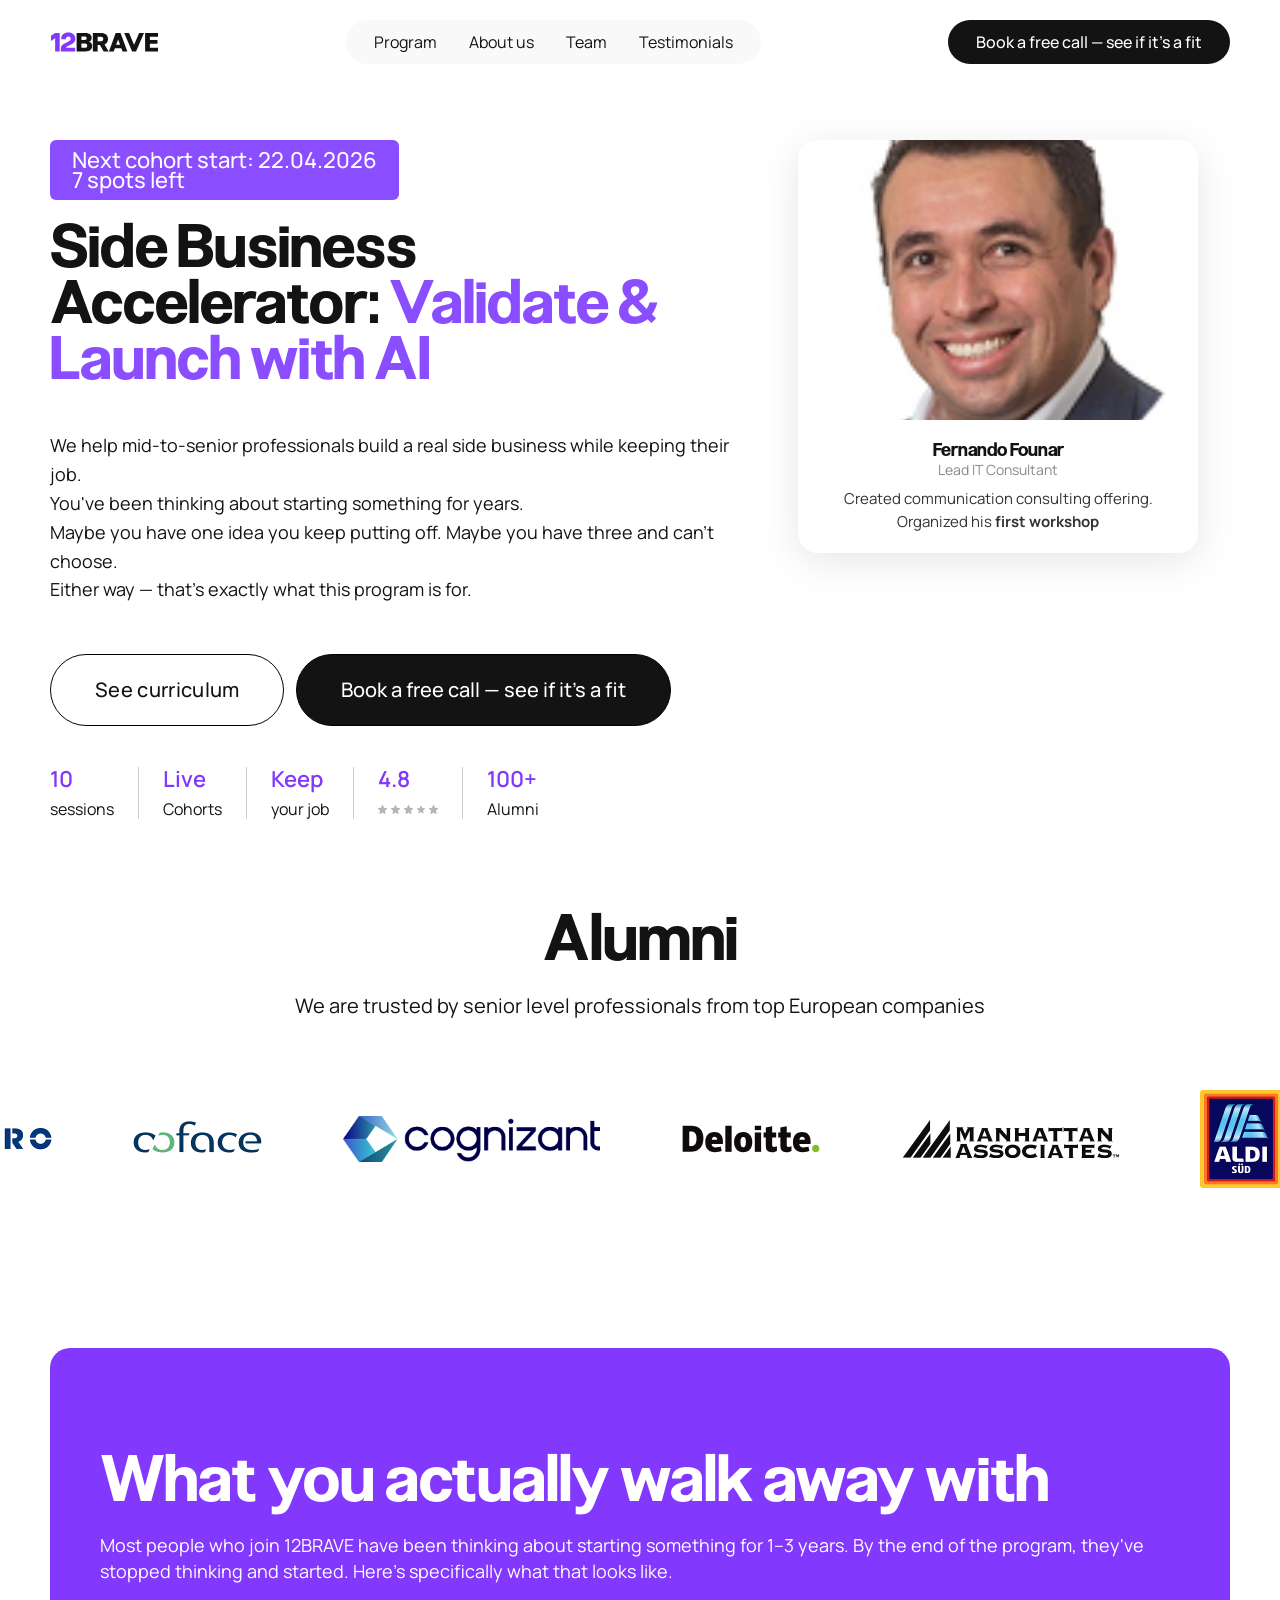
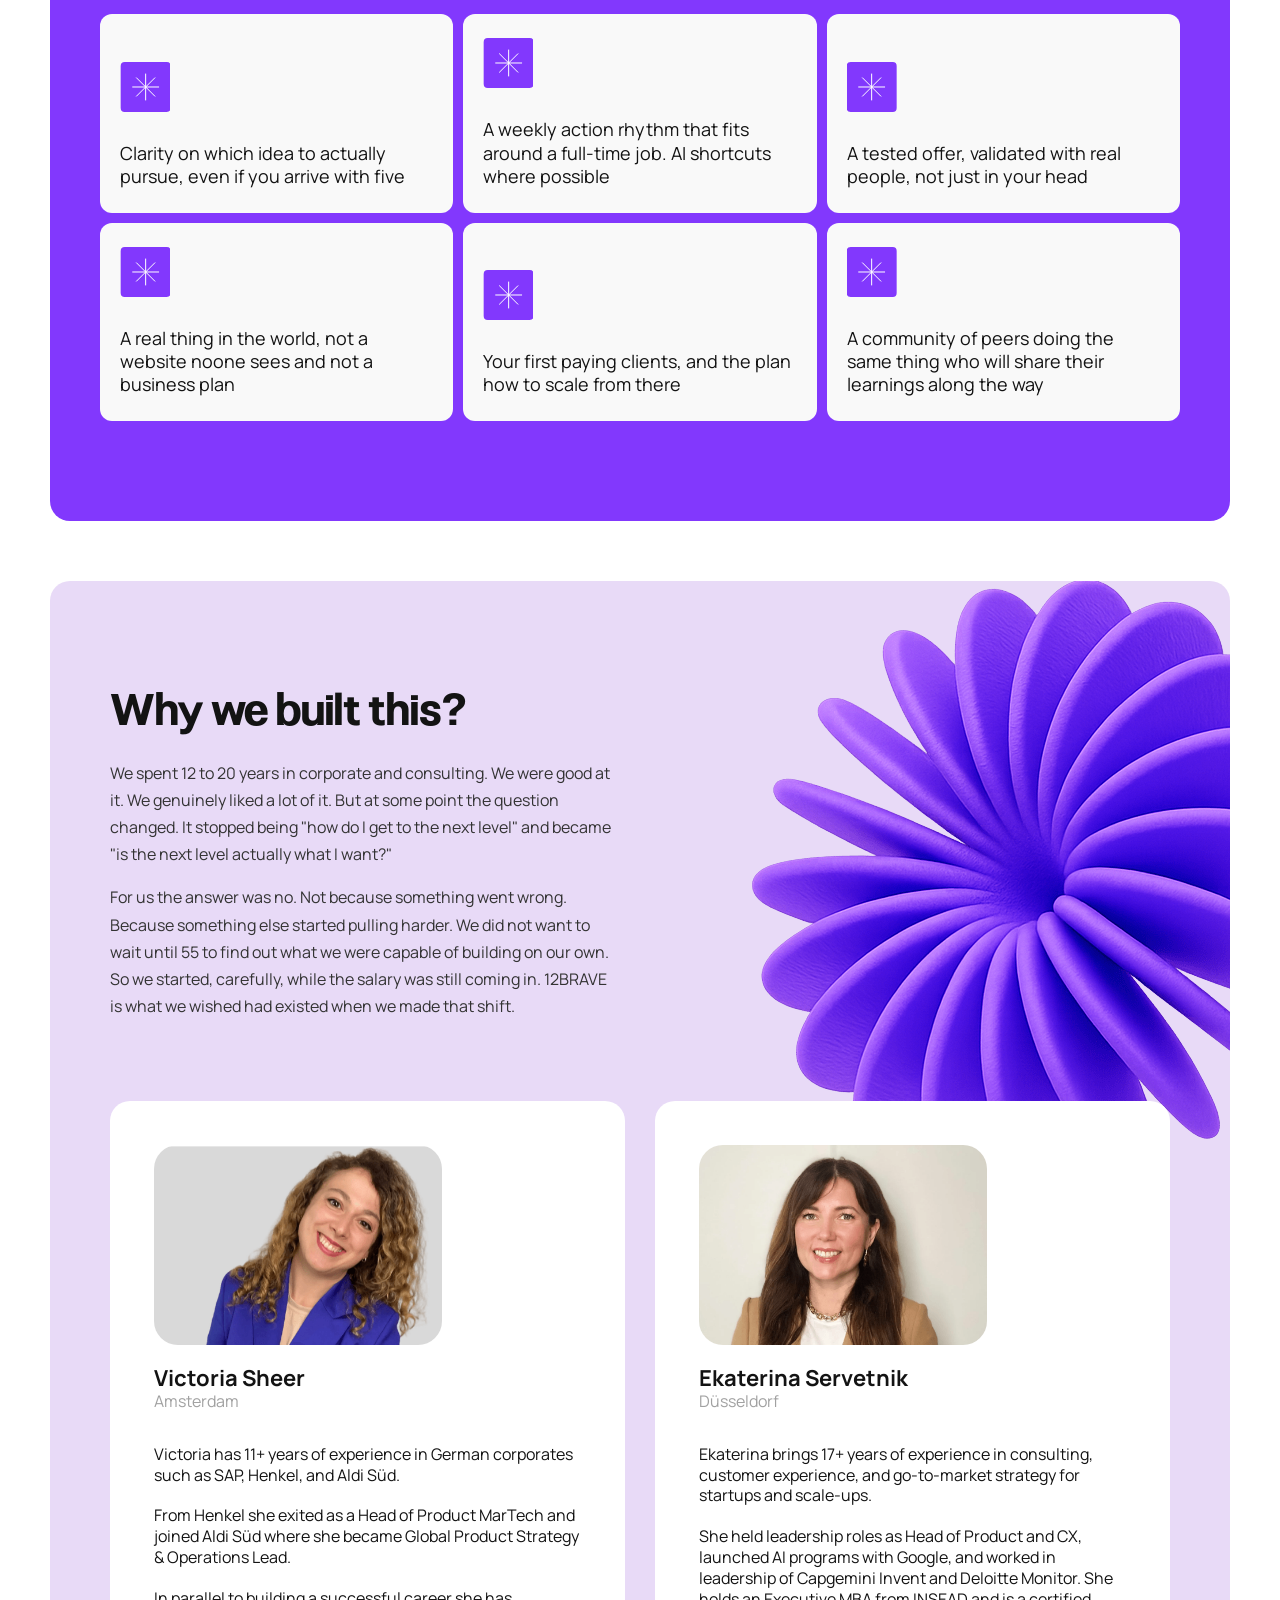
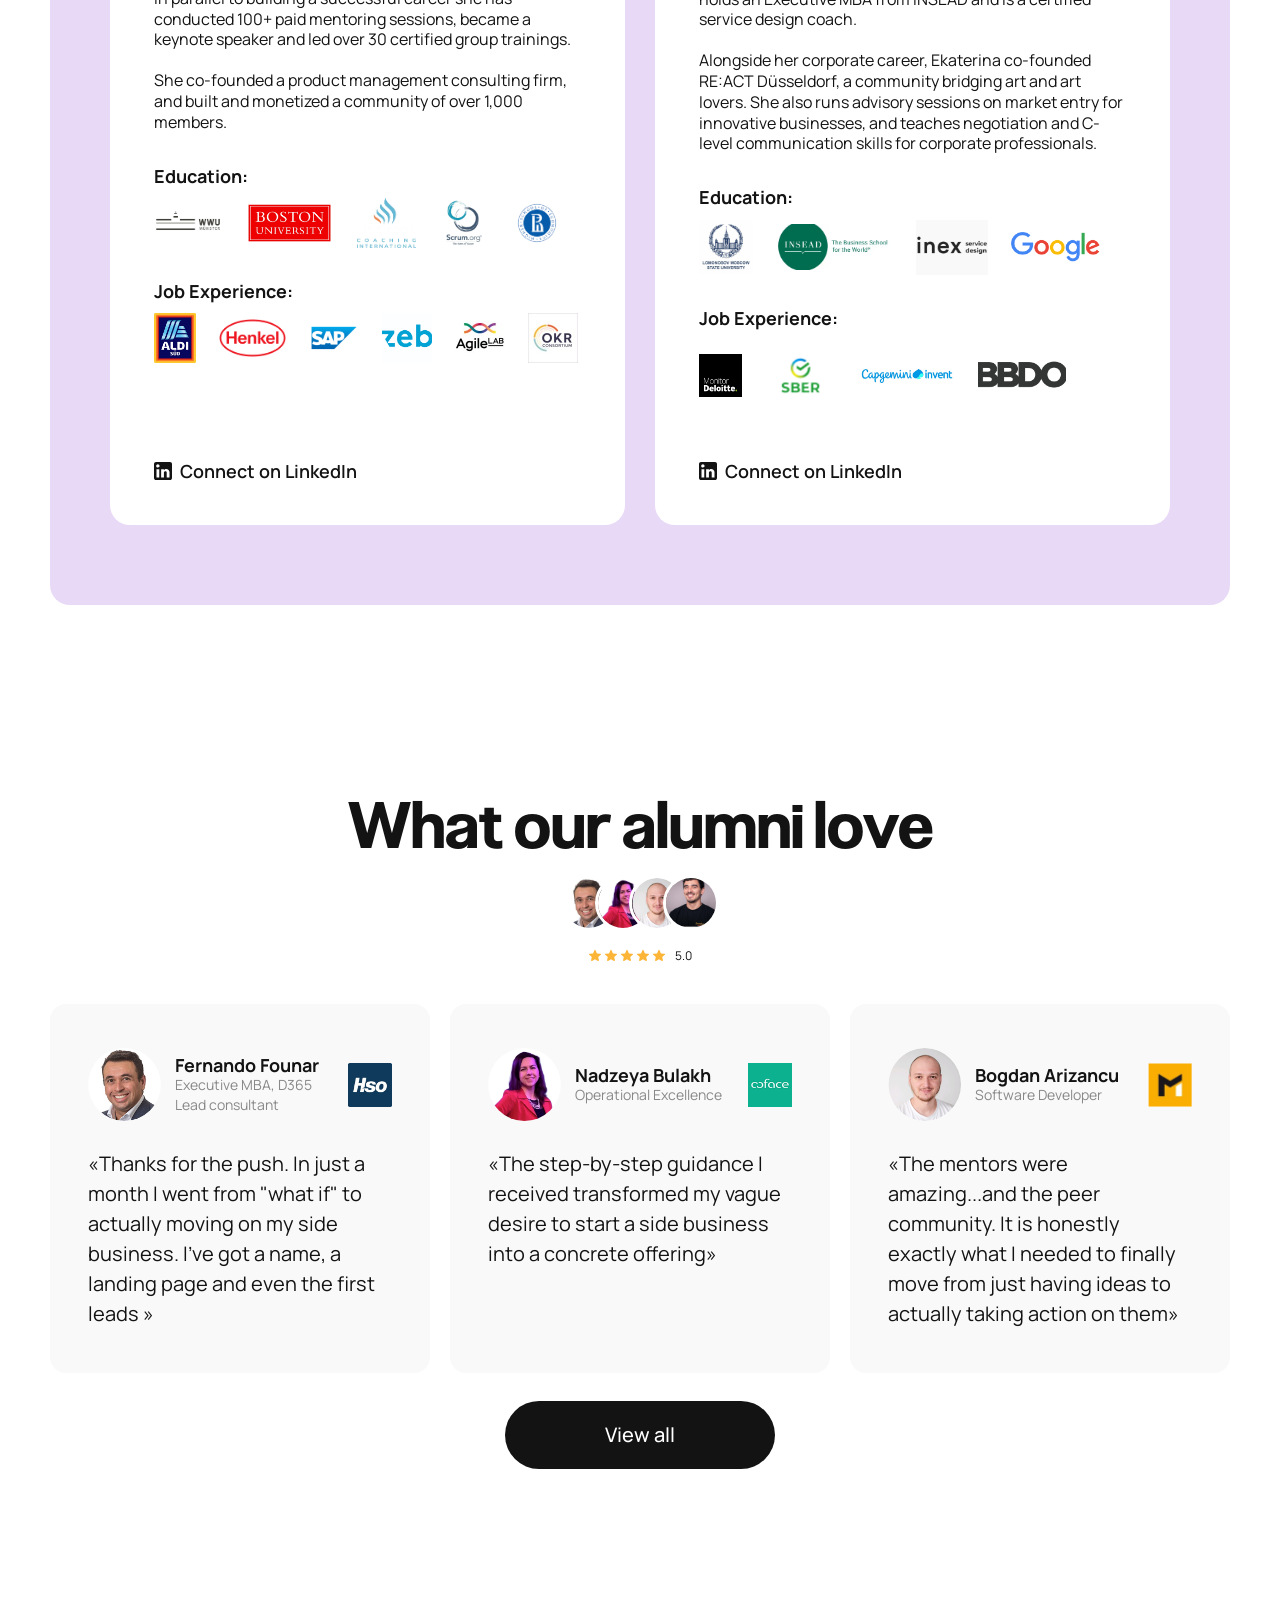
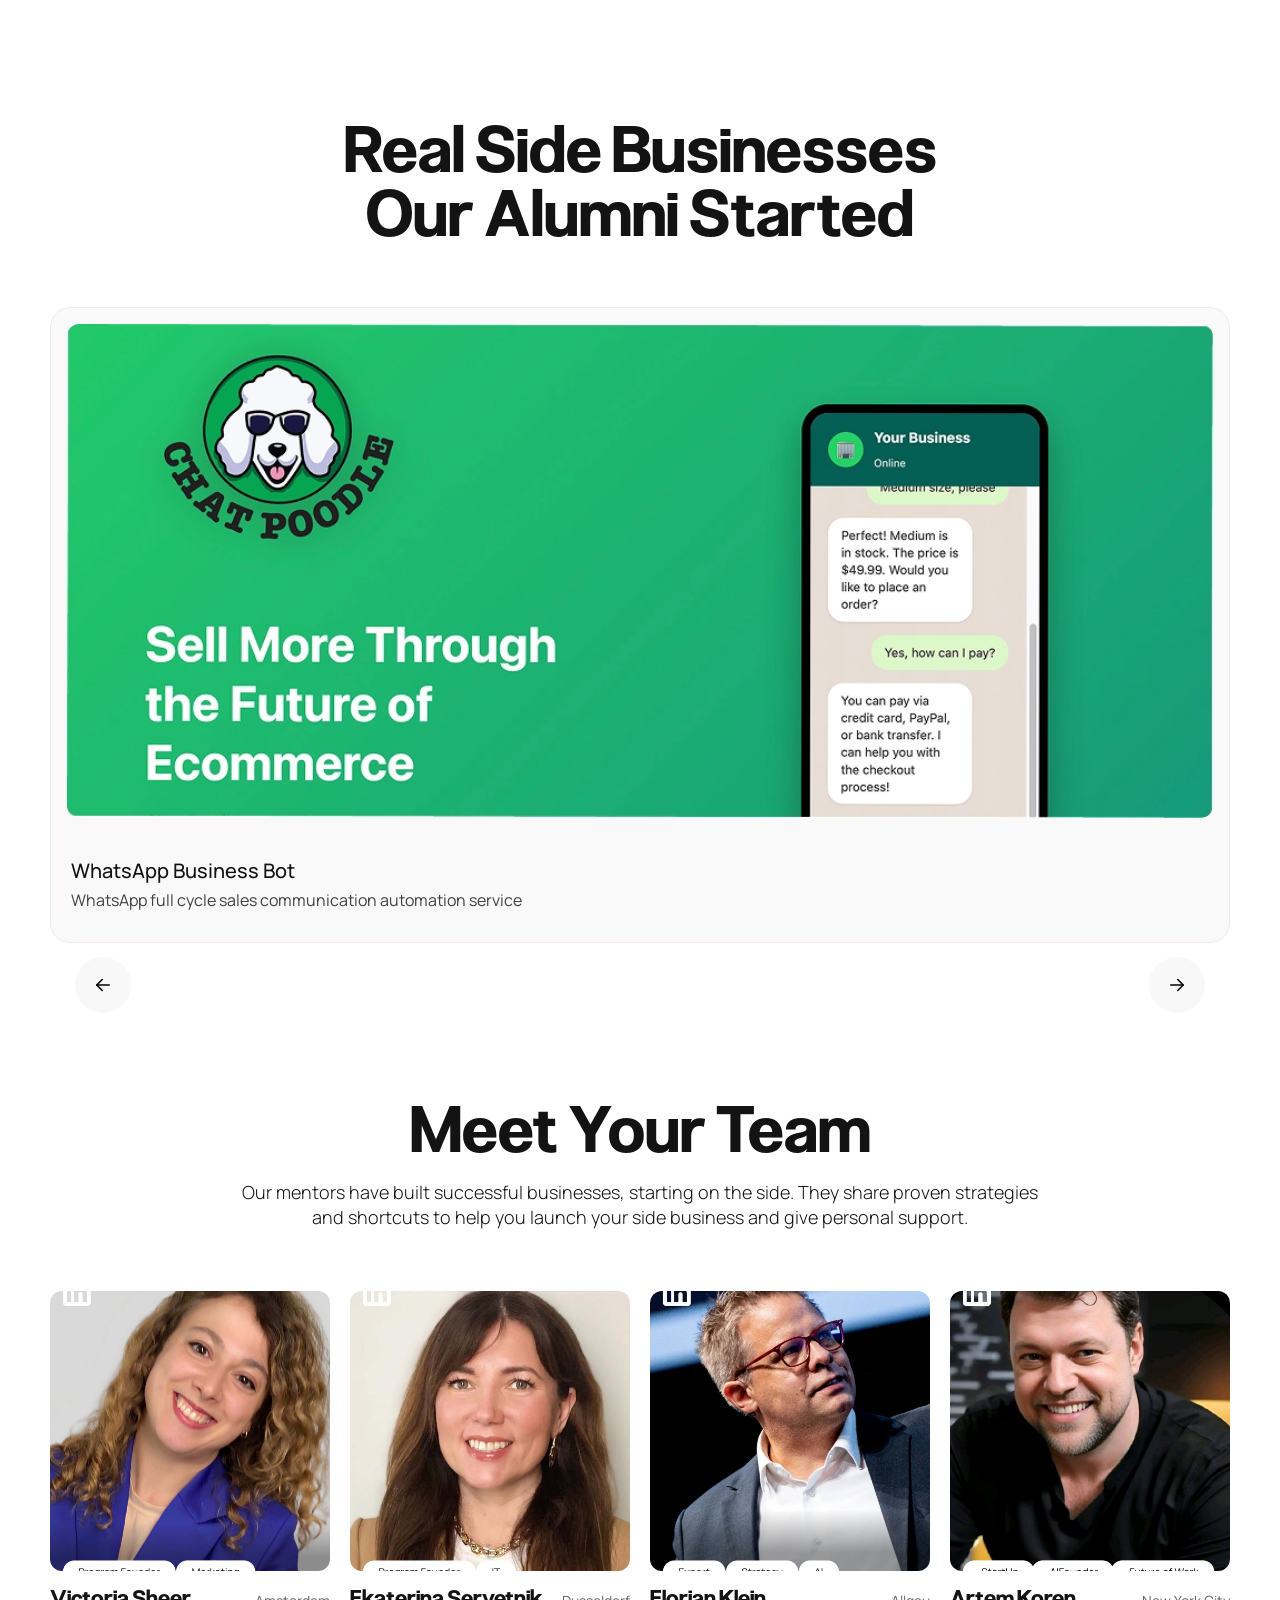
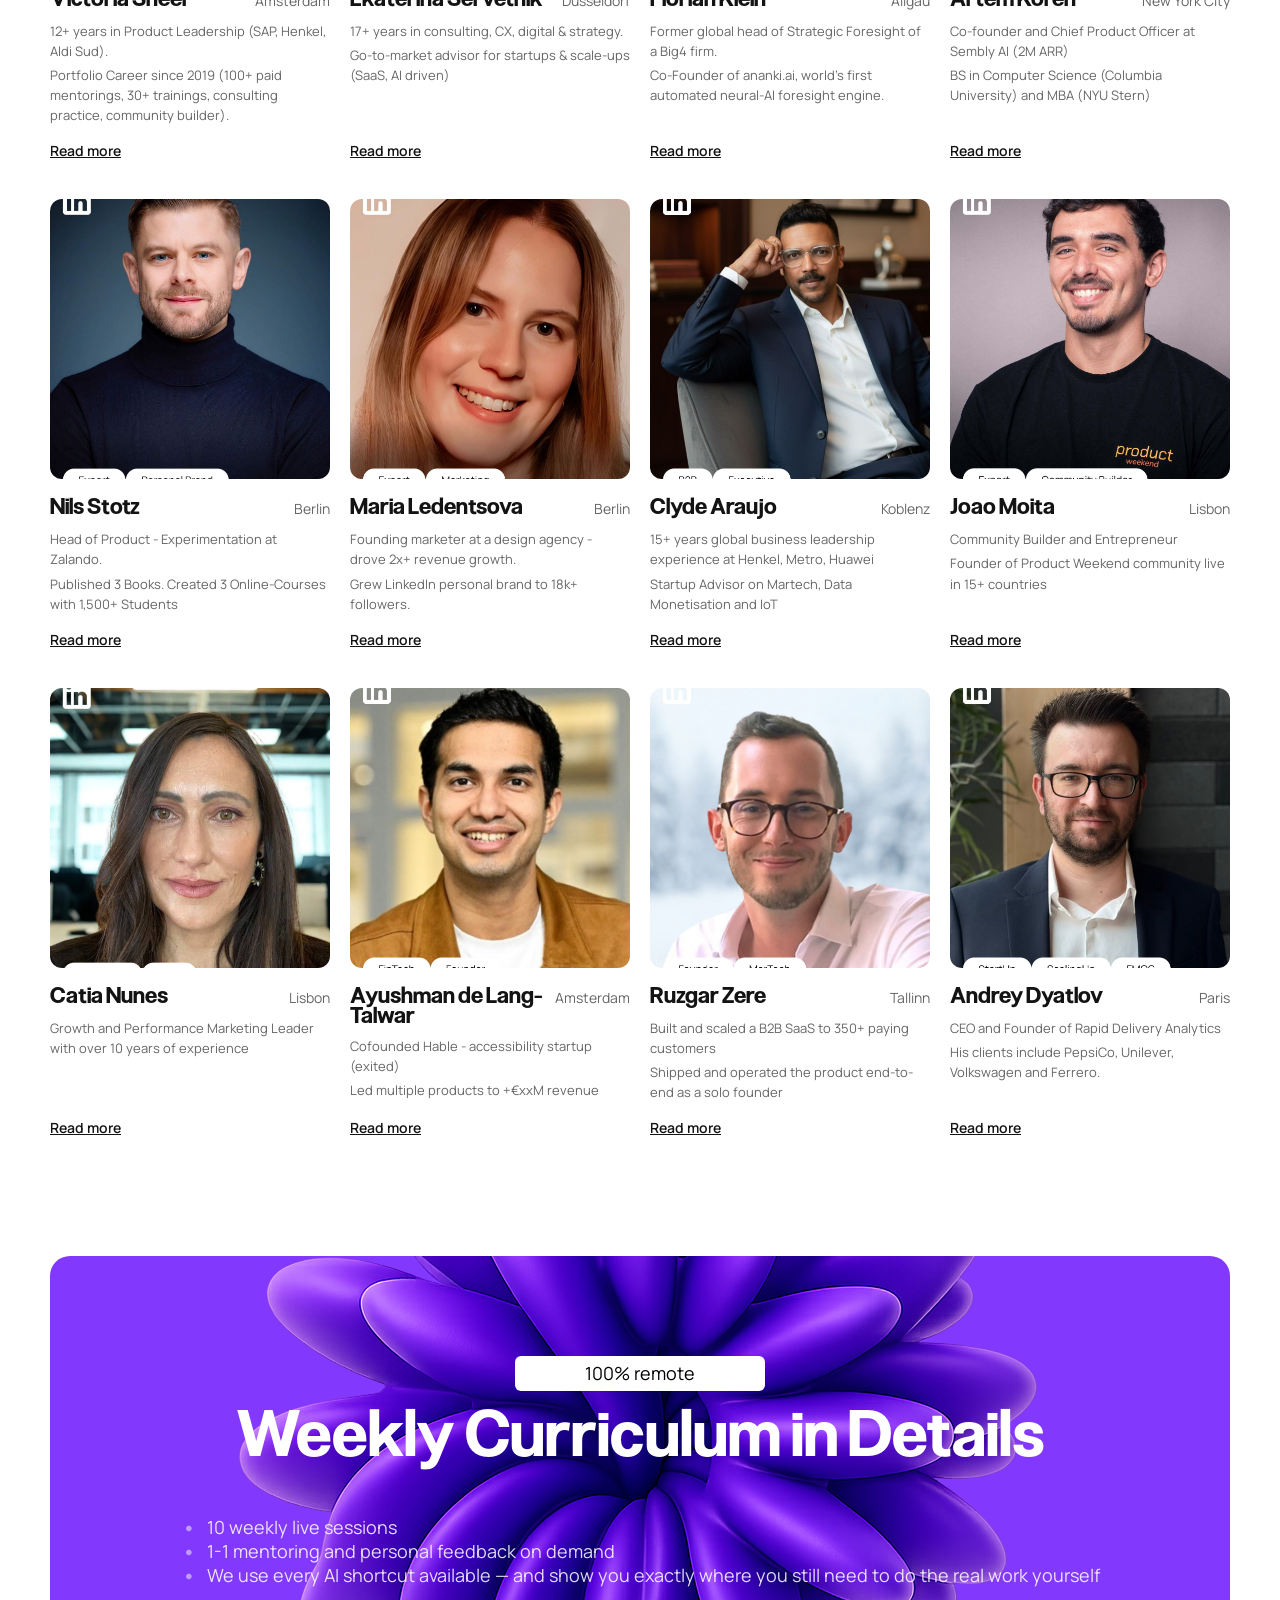
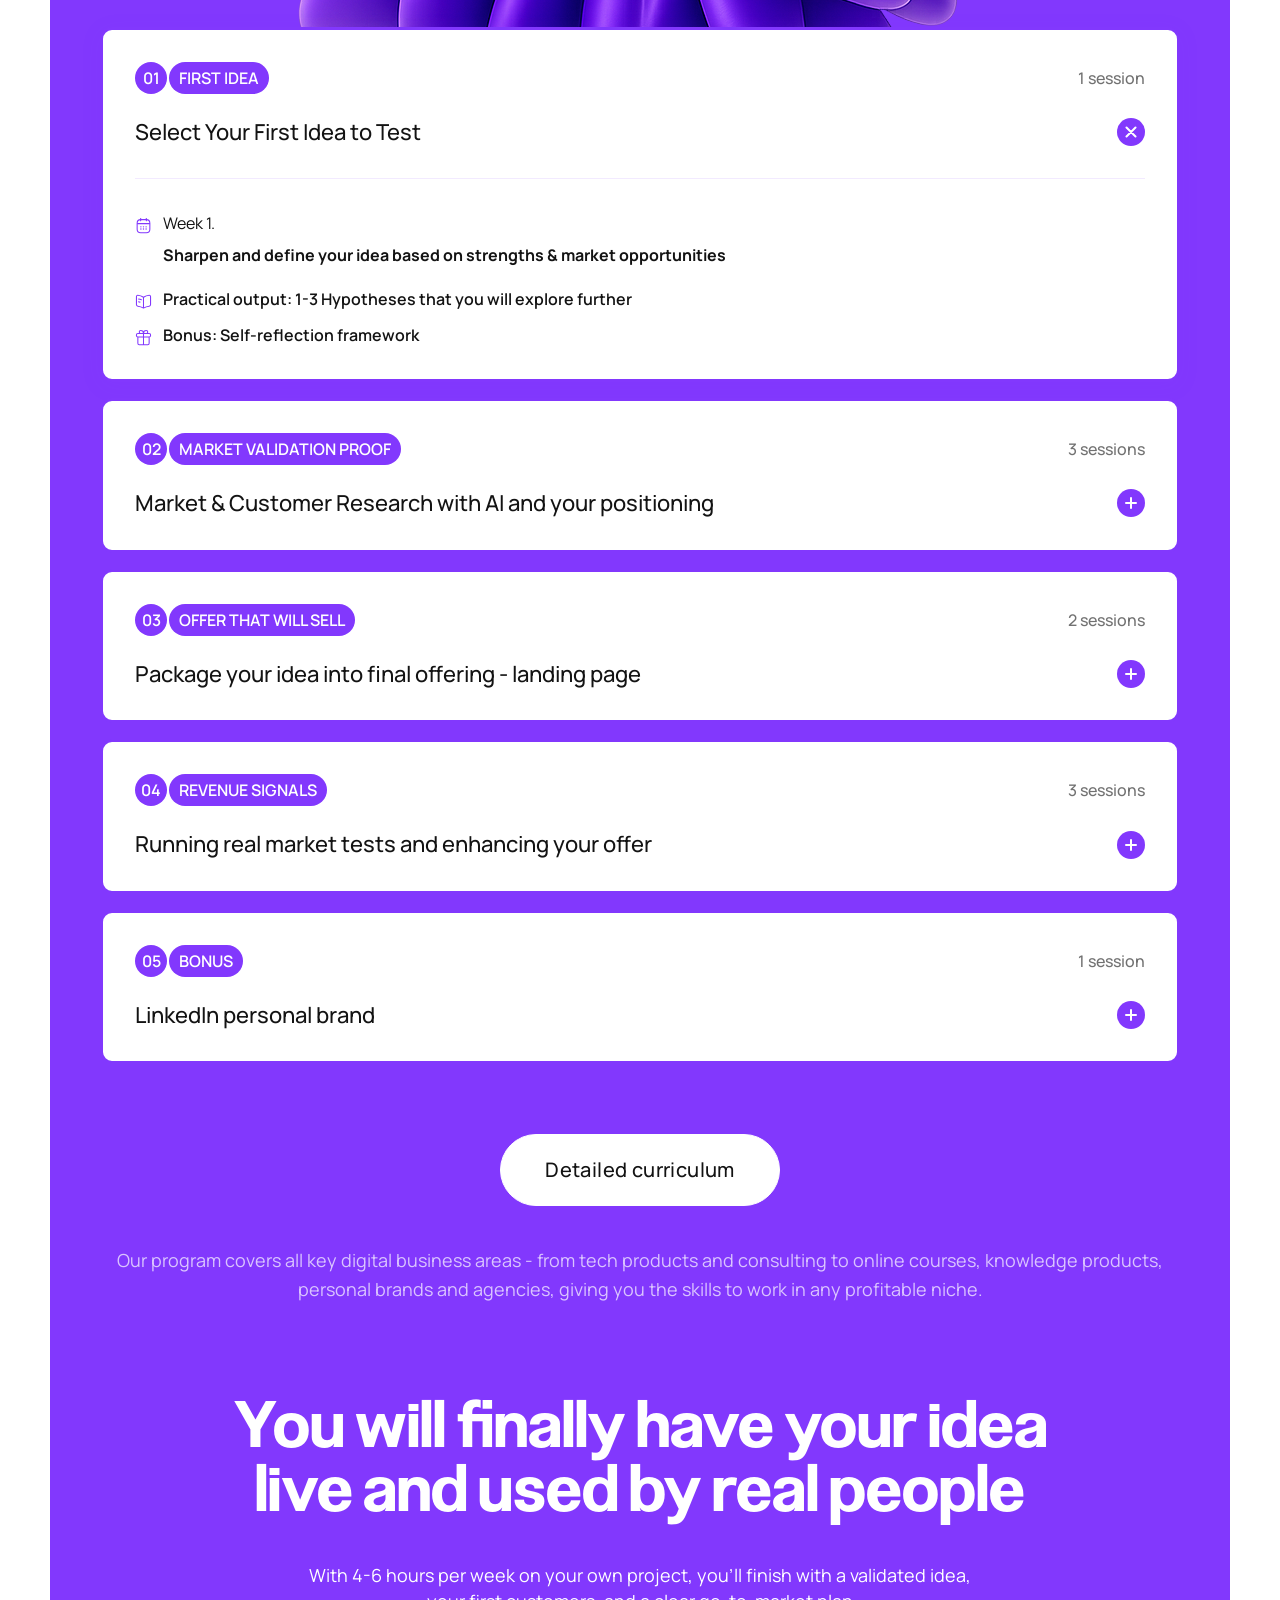
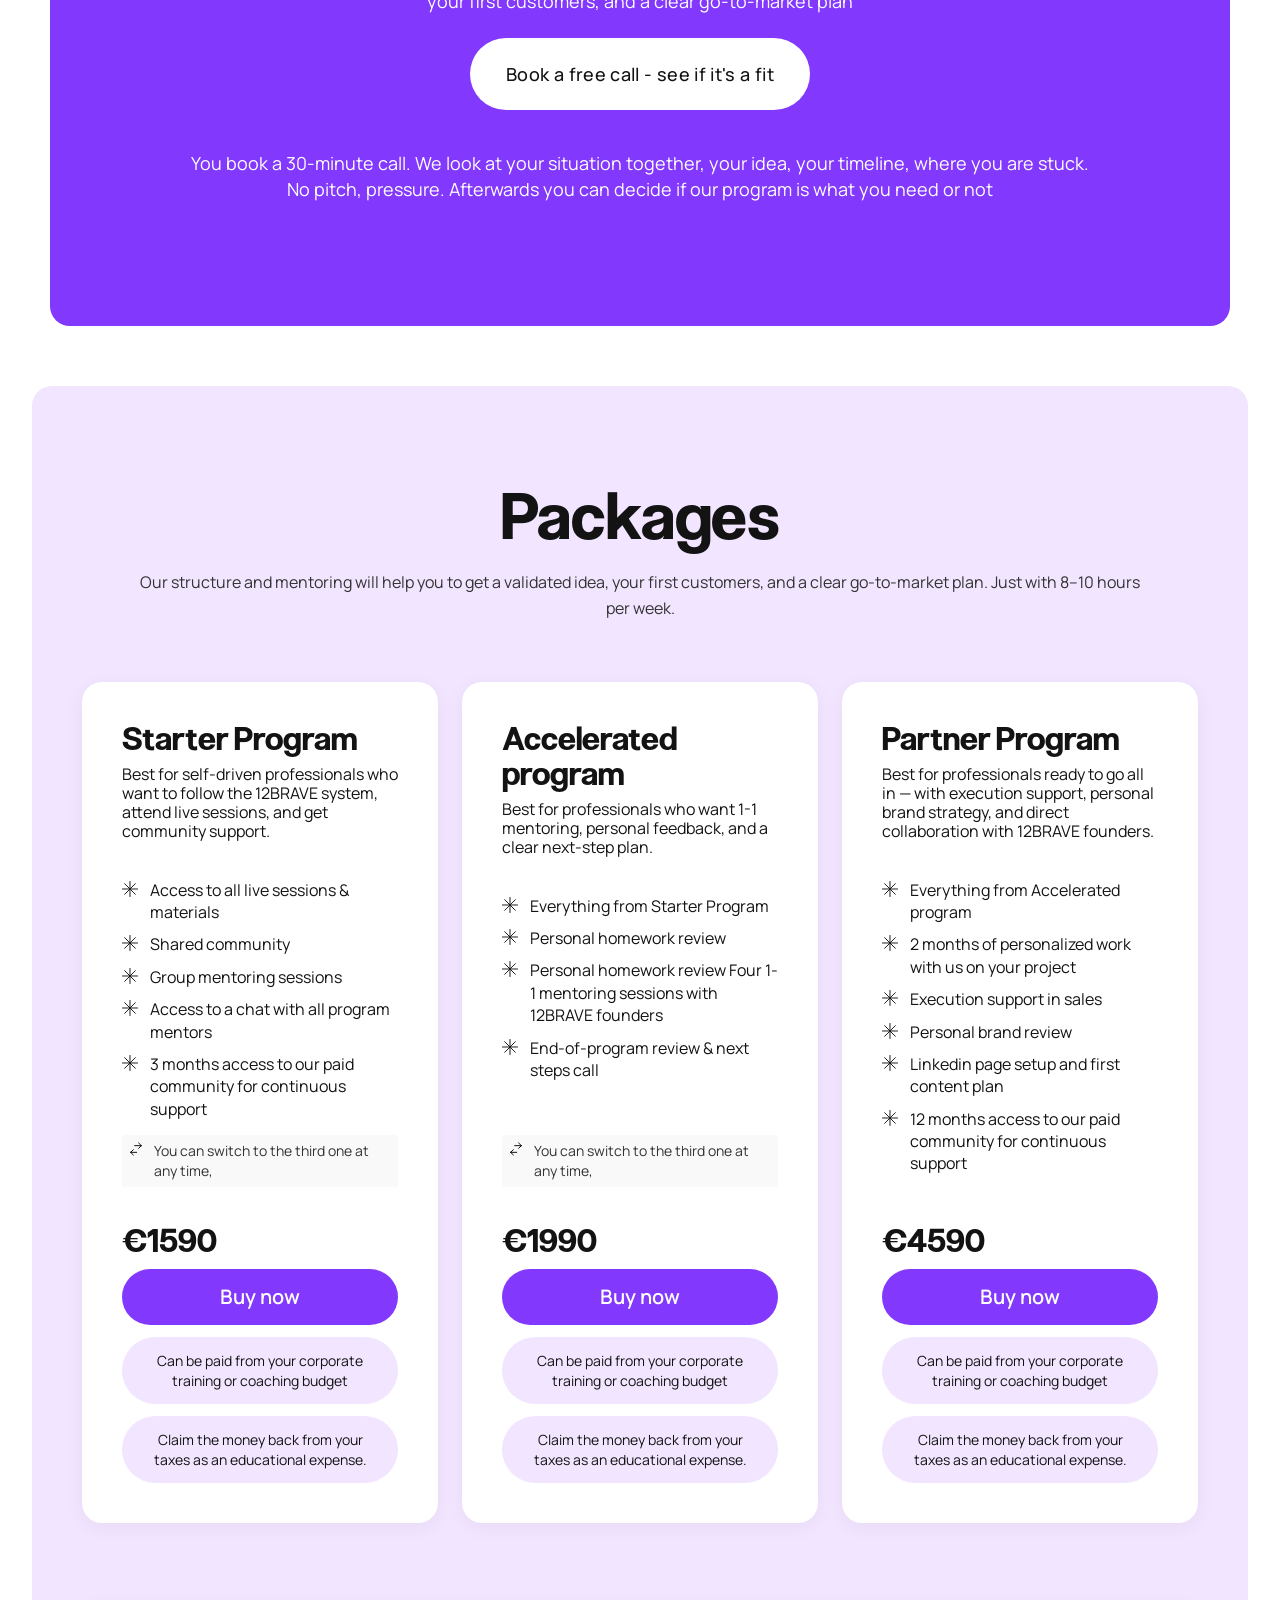
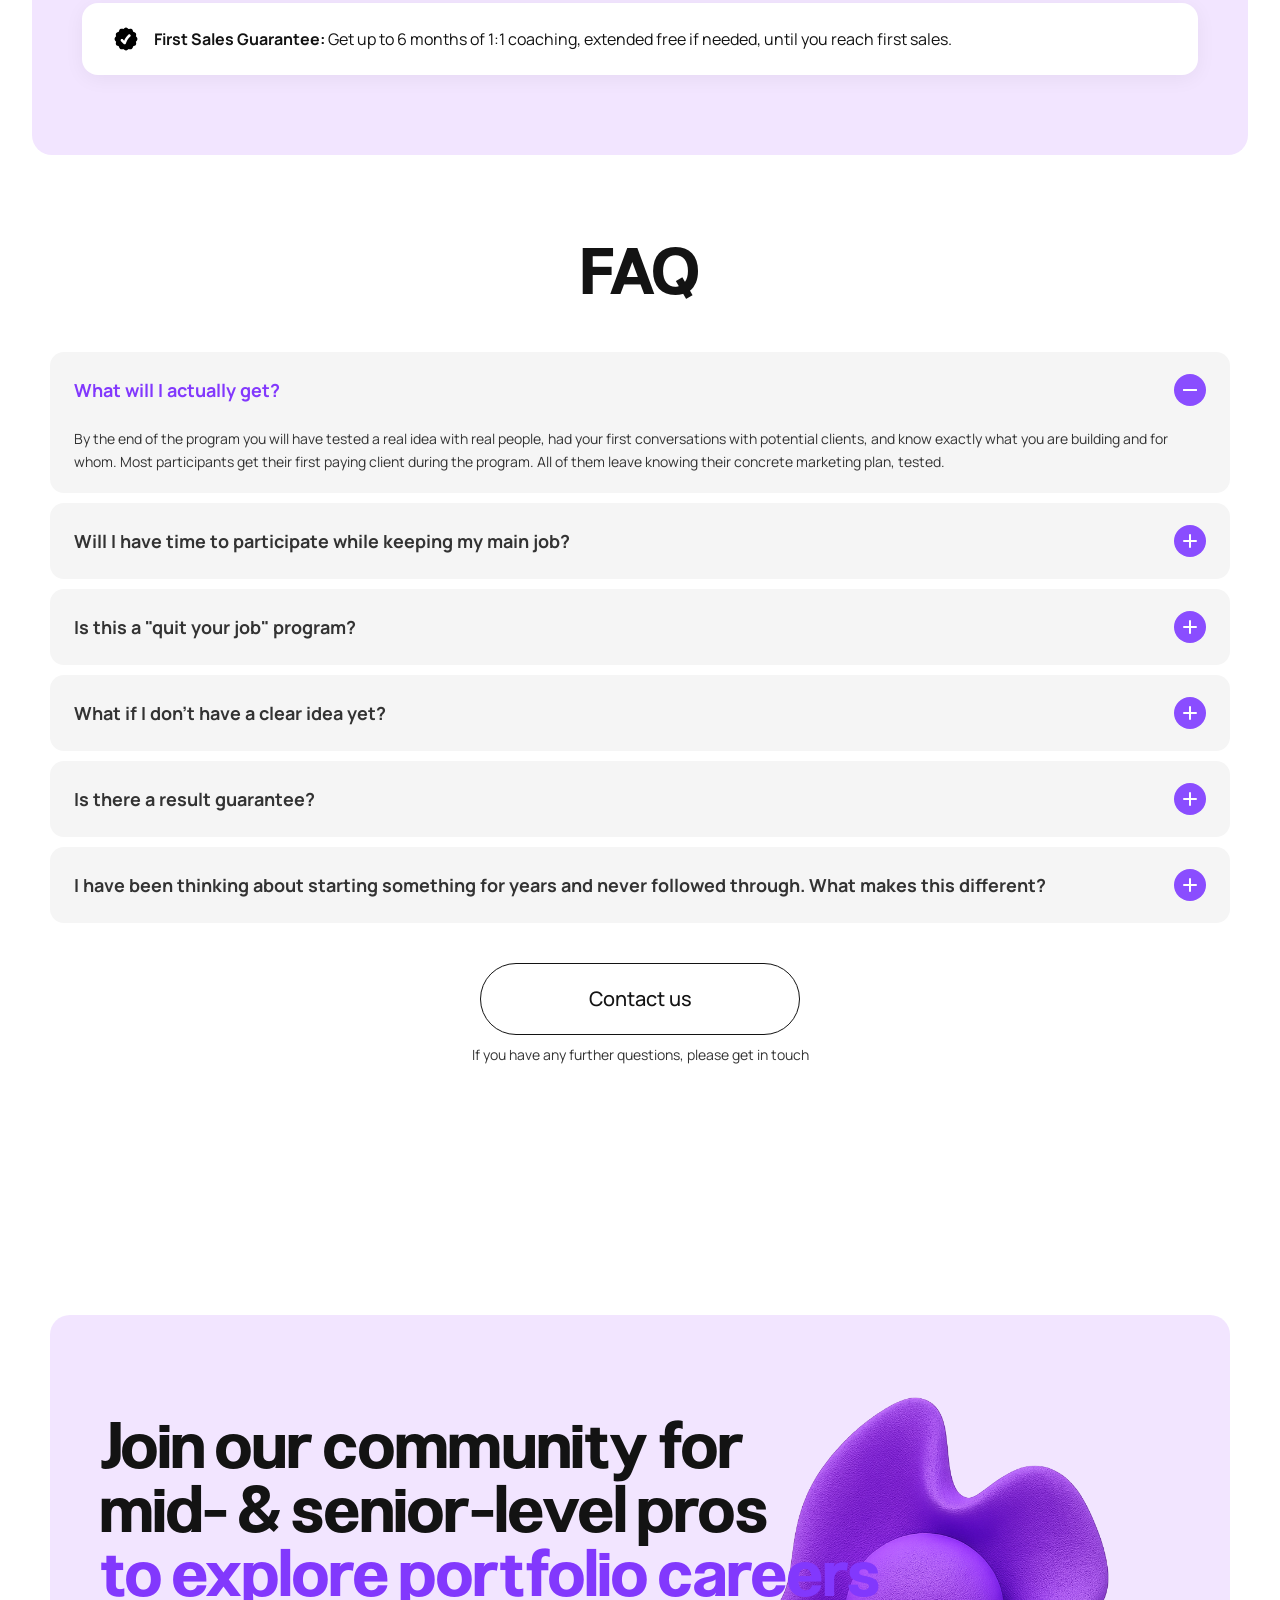
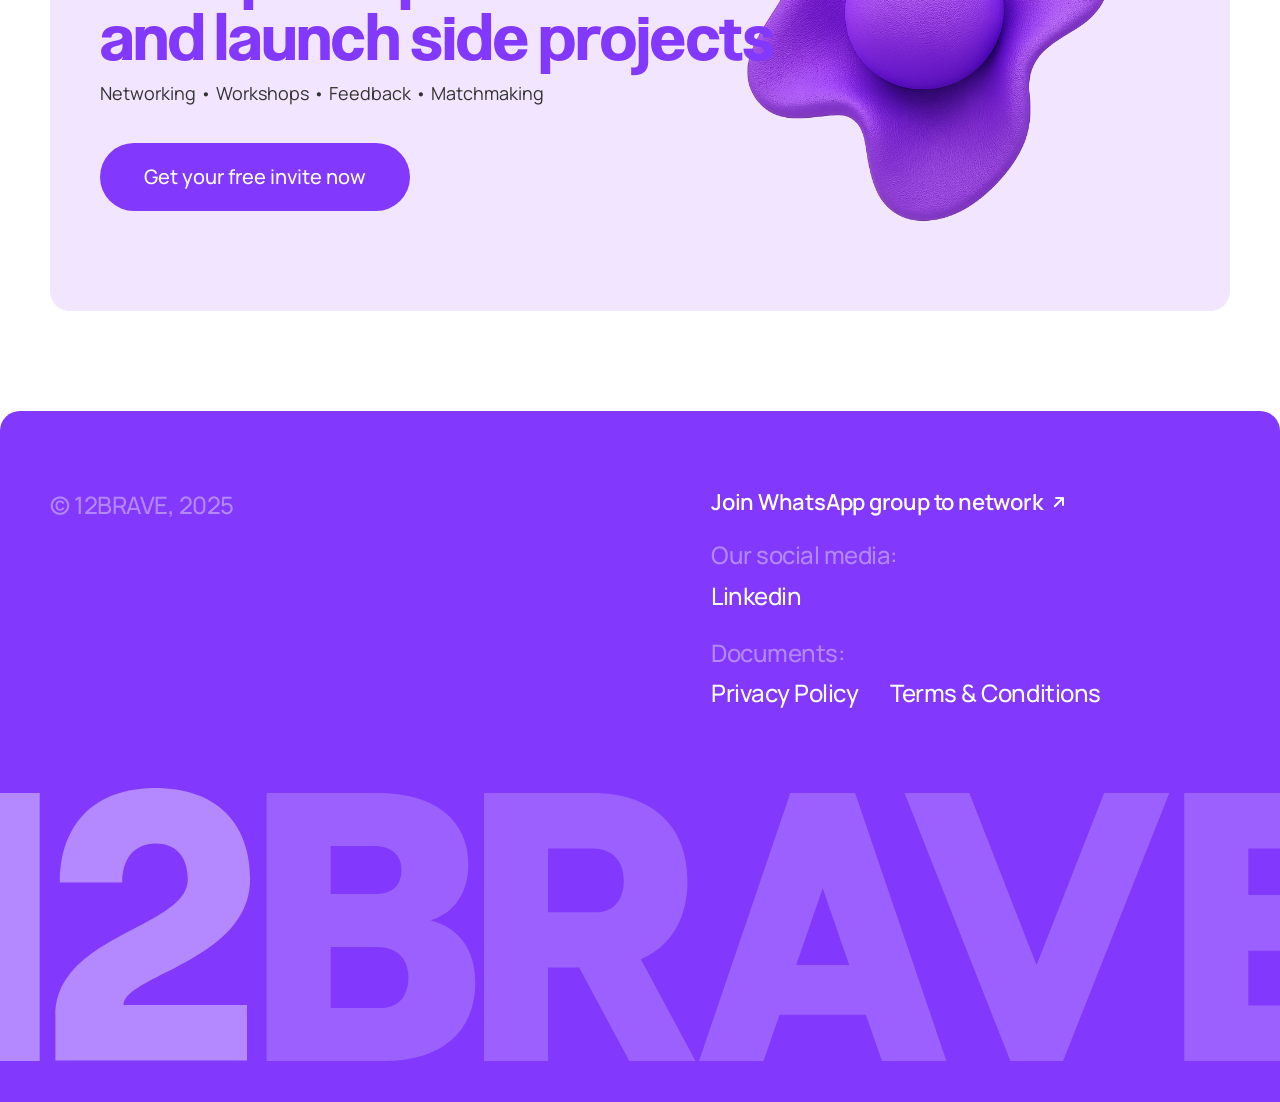
==== index.html @ cf568d36 "Completed: Footer" ====
<!doctype html>
<html lang="en">
  <head>
    <meta charset="UTF-8" />
    <meta name="viewport" content="width=device-width, initial-scale=1.0" />
    <title>Side Business Course for Professionals | 12BRAVE Program</title>
    <link rel="preconnect" href="https://fonts.googleapis.com" />
    <link
      href="https://fonts.googleapis.com/css2?family=Manrope:wght@300;400;500;600;700&display=swap"
      rel="stylesheet"
    />
    <link
      rel="stylesheet"
      href="https://cdn.jsdelivr.net/npm/swiper@10/swiper-bundle.min.css"
    />
    <link rel="stylesheet" href="styles.css?v=20" />
    <link rel="icon" type="image/svg+xml" href="assets/logo.svg" />
  </head>
  <body>
    <!-- ===== NAVBAR ===== -->
    <nav class="navbar" id="navbar">
      <div class="navbar-inner">
        <a href="/" class="nav-logo"
          ><img src="assets/logo.svg" alt="12BRAVE"
        /></a>
        <div class="nav-links">
          <a href="#program">Program</a>
          <a href="#why">About us</a>
          <a href="#team">Team</a>
          <a href="#testimonials">Testimonials</a>
        </div>
        <a href="#" class="nav-cta" data-popup="clarity"
          >Book a free call &mdash; see if it's a fit</a
        >
      </div>
    </nav>

    <!-- ===== HERO SECTION ===== -->
    <section class="hero-section">
      <div class="hero-wrapper">
        <div class="hero-left">
          <div class="hero-date">
            Next cohort start: 22.04.2026<br />7 spots left
          </div>
          <div class="hero-title-wrapper">
            <div class="text-wrapeer_flex">
              <div class="line-wrapper">
                <h1 class="hero-title">
                  <span class="line">Side Business Accelerator: </span
                  ><span class="text-purple"
                    >Validate &amp; Launch with AI</span
                  >
                </h1>
              </div>
              <div class="line-wrapper parag">
                <p class="paragraph">
                  We help mid-to-senior professionals build a real side business
                  while keeping their job.<br />You've been thinking about
                  starting something for years. <br />Maybe you have one idea
                  you keep putting off. Maybe you have three and can't
                  choose.<br />Either way &mdash; that's exactly what this
                  program is for. <br />
                </p>
              </div>
            </div>
            <div class="hero-buttons-wrap">
              <a href="#program" class="end-sprint">See curriculum</a>
              <a href="#" class="download-button" data-popup="clarity"
                >Book a free call &mdash; see if it's a fit</a
              >
            </div>
            <div class="prime-wrapper gap-24">
              <div>
                <div class="txt-22 text_semi-bold text-color_purple">10</div>
                <div class="pd-up-0-375"></div>
                <div class="txt-16 regular text-color_gray">sessions</div>
              </div>
              <div class="devider"></div>
              <div>
                <div class="txt-22 text_semi-bold text-color_purple">Live</div>
                <div class="pd-up-0-375"></div>
                <div class="txt-16 regular text-color_gray">Cohorts</div>
              </div>
              <div class="devider"></div>
              <div>
                <div class="txt-22 text_semi-bold text-color_purple">Keep</div>
                <div class="pd-up-0-375"></div>
                <div class="txt-16 regular text-color_gray">your job</div>
              </div>
              <div class="devider"></div>
              <div>
                <div class="txt-22 text_semi-bold text-color_purple">4.8</div>
                <div class="pd-up-0-475"></div>
                <img src="assets/icons/rating.svg" loading="lazy" alt="" />
              </div>
              <div class="devider"></div>
              <div>
                <div class="txt-22 text_semi-bold text-color_purple">100+</div>
                <div class="pd-up-0-375"></div>
                <div class="txt-16 regular text-color_gray">Alumni</div>
              </div>
            </div>
          </div>
        </div>
        <div class="hero-right">
          <div class="hero-testimonial-wrapper">
            <div class="hero-testimonial-card active">
              <img
                src="assets/images/testimonial-fernando.jpg"
                alt="Fernando Founar"
                class="hero-testimonial-photo"
              />
              <div class="hero-testimonial-info">
                <div class="hero-testimonial-name">Fernando Founar</div>
                <div class="hero-testimonial-role">Lead IT Consultant</div>
                <div class="hero-testimonial-desc">
                  Created communication consulting offering. Organized his
                  <strong>first workshop</strong>
                </div>
              </div>
            </div>
            <div class="hero-testimonial-card">
              <img
                src="assets/images/hero1.jpg"
                alt="Kobi Cohen"
                class="hero-testimonial-photo"
              />
              <div class="hero-testimonial-info">
                <div class="hero-testimonial-name">Kobi Cohen</div>
                <div class="hero-testimonial-role">Head of Brand</div>
                <div class="hero-testimonial-desc">
                  Decided to offer AI Content Factory as a service. Got 2
                  clients incl. a <strong>Head of a VC from Palo Alto</strong>
                </div>
              </div>
            </div>
            <div class="hero-testimonial-card">
              <img
                src="assets/images/hero-frame.jpg"
                alt="Ekaterina Vtornikova"
                class="hero-testimonial-photo"
              />
              <div class="hero-testimonial-info">
                <div class="hero-testimonial-name">Ekaterina Vtornikova</div>
                <div class="hero-testimonial-role">Leadership Coach</div>
                <div class="hero-testimonial-desc">
                  Redefined her original coaching offer and got
                  <strong>first test clients</strong>
                </div>
              </div>
            </div>
          </div>
        </div>
      </div>
    </section>

    <!-- ===== ALUMNI / PARTICIPANTS ===== -->
    <section class="participants-section">
      <div class="participants-section-wrapper">
        <h2 class="h2 mw-700 txt-al-cntr">Alumni</h2>
        <p class="participants-subtitle">
          We are trusted by senior level professionals from top European
          companies
        </p>
      </div>
      <div class="logo-marquee">
        <div class="logo-track">
          <img loading="eager" src="assets/logos/deloitte.svg" alt="Deloitte" />
          <img
            width="218"
            height="38"
            loading="eager"
            src="assets/logos/manhattan.jpg"
            alt="Manhattan"
          />
          <img
            width="82"
            height="98"
            loading="eager"
            src="assets/logos/aldi.jpg"
            alt="Aldi"
          />
          <img
            width="Auto"
            height="31"
            loading="eager"
            src="assets/logos/zalando.png"
            alt="Zalando"
          />
          <img
            width="77"
            height="78"
            loading="eager"
            src="assets/logos/hso.png"
            alt="HSO"
          />
          <img
            width="384"
            height="66"
            loading="eager"
            sizes="(max-width: 479px) 100vw, 384px"
            src="assets/logos/rsm.png"
            alt="RSM"
          />
          <img
            width="95"
            height="27"
            loading="eager"
            src="assets/logos/imbix.jpg"
            alt="Imbix"
          />
          <img
            width="128"
            height="22"
            alt="Brnad Logo"
            loading="eager"
            src="assets/logos/metro.jpg"
            alt="Metro"
          />
          <img
            width="131"
            height="46"
            loading="eager"
            src="assets/logos/coface.png"
            alt="Coface"
          />
          <img
            width="131"
            height="46"
            alt="Brnad Logo"
            loading="eager"
            src="assets/logos/cognizant.png"
            alt="Cognizant"
          />
          <!-- Duplicate -->
          <img loading="eager" src="assets/logos/deloitte.svg" alt="Deloitte" />
          <img
            width="218"
            height="38"
            loading="eager"
            src="assets/logos/manhattan.jpg"
            alt="Manhattan"
          />
          <img
            width="82"
            height="98"
            loading="eager"
            src="assets/logos/aldi.jpg"
            alt="Aldi"
          />
          <img
            width="Auto"
            height="31"
            loading="eager"
            src="assets/logos/zalando.png"
            alt="Zalando"
          />
          <img
            width="77"
            height="78"
            loading="eager"
            src="assets/logos/hso.png"
            alt="HSO"
          />
          <img
            width="384"
            height="66"
            loading="eager"
            sizes="(max-width: 479px) 100vw, 384px"
            src="assets/logos/rsm.png"
            alt="RSM"
          />
          <img
            width="95"
            height="27"
            loading="eager"
            src="assets/logos/imbix.jpg"
            alt="Imbix"
          />
          <img
            width="128"
            height="22"
            alt="Brnad Logo"
            loading="eager"
            src="assets/logos/metro.jpg"
            alt="Metro"
          />
          <img
            width="131"
            height="46"
            loading="eager"
            src="assets/logos/coface.png"
            alt="Coface"
          />
          <img
            width="131"
            height="46"
            alt="Brnad Logo"
            loading="eager"
            src="assets/logos/cognizant.png"
            alt="Cognizant"
          />
        </div>
      </div>
    </section>

    <!-- ===== WHAT YOU ACTUALLY WALK AWAY WITH ===== -->
    <section class="what-you-section">
      <div class="what-you-cont">
        <h2 class="what-you-title">What you actually walk away with</h2>
        <p class="what-you-subtitle">
          Most people who join 12BRAVE have been thinking about starting
          something for 1&ndash;3 years. By the end of the program, they've
          stopped thinking and started. Here's specifically what that looks
          like.
        </p>
        <div class="what-you-grid">
          <div class="what-you-row">
            <div class="what-you-card">
              <img src="assets/icons/checkmark.svg" alt="" />
              <span
                >Clarity on which idea to actually pursue, even if you arrive
                with five</span
              >
            </div>
            <div class="what-you-card">
              <img src="assets/icons/checkmark.svg" alt="" />
              <span
                >A weekly action rhythm that fits around a full-time job. AI
                shortcuts where possible</span
              >
            </div>
          </div>
          <div class="what-you-row">
            <div class="what-you-card">
              <img src="assets/icons/checkmark.svg" alt="" />
              <span
                >A tested offer, validated with real people, not just in your
                head</span
              >
            </div>
            <div class="what-you-card">
              <img src="assets/icons/checkmark.svg" alt="" />
              <span
                >A real thing in the world, not a website noone sees and not a
                business plan</span
              >
            </div>
          </div>
          <div class="what-you-row">
            <div class="what-you-card">
              <img src="assets/icons/checkmark.svg" alt="" />
              <span
                >Your first paying clients, and the plan how to scale from
                there</span
              >
            </div>
            <div class="what-you-card">
              <img src="assets/icons/checkmark.svg" alt="" />
              <span
                >A community of peers doing the same thing who will share their
                learnings along the way</span
              >
            </div>
          </div>
        </div>
      </div>
    </section>

    <!-- ===== WHY WE BUILT THIS ===== -->
    <section class="why-built-section" id="why">
      <div class="why-built-story">
        <div class="why-built-story-text">
          <h1 class="why-built-title">Why we built this?</h1>
          <div class="why-built-text">
            <p>
              We spent 12 to 20 years in corporate and consulting. We were good
              at it. We genuinely liked a lot of it. But at some point the
              question changed. It stopped being "how do I get to the next
              level" and became "is the next level actually what I want?"
            </p>
            <p>
              For us the answer was no. Not because something went wrong.
              Because something else started pulling harder. We did not want to
              wait until 55 to find out what we were capable of building on our
              own. So we started, carefully, while the salary was still coming
              in. 12BRAVE is what we wished had existed when we made that shift.
            </p>
          </div>
        </div>
        <div class="why-built-flower">
          <div class="flower-visual">
            <div class="flower-petal"></div>
            <div class="flower-petal"></div>
            <div class="flower-petal"></div>
            <div class="flower-petal"></div>
            <div class="flower-petal"></div>
            <div class="flower-petal"></div>
            <div class="flower-petal"></div>
            <div class="flower-petal"></div>
            <div class="flower-petal"></div>
            <div class="flower-petal"></div>
          </div>
        </div>
        <div class="founders-grid">
          <div class="founder-card">
            <div class="founder-photo">
              <img
                src="assets/team/founder-victoria.png"
                alt="Victoria Sheer"
              />
              <div class="founder-name-row">
                <div class="founder-name">Victoria Sheer</div>
                <div class="founder-location">Amsterdam</div>
              </div>
            </div>
            <div class="founder-info">
              <div class="founder-bio">
                <p>
                  Victoria has 11+ years of experience in German corporates such
                  as SAP, Henkel, and Aldi S&uuml;d.
                </p>
                <p>
                  From Henkel she exited as a Head of Product MarTech and joined
                  Aldi S&uuml;d where she became Global Product Strategy &amp;
                  Operations Lead.
                </p>
                <p>
                  In parallel to building a successful career she has conducted
                  100+ paid mentoring sessions, became a keynote speaker and led
                  over 30 certified group trainings.
                </p>
                <p>
                  She co-founded a product management consulting firm, and built
                  and monetized a community of over 1,000 members.
                </p>
              </div>
              <div class="founder-logos-section">
                <div class="founder-logos-title">Education:</div>
                <div class="logo-row">
                  <img
                    src="assets/founder/victoria/education/wwu.jpg"
                    alt="WWU"
                    class="founder-logo-img"
                    width="auto"
                    height="50"
                  />
                  <img
                    src="assets/founder/victoria/education/boston.jpg"
                    alt="Boston University"
                    class="founder-logo-img"
                    width="auto"
                    height="50"
                  />
                  <img
                    src="assets/founder/victoria/education/icagile.jpg"
                    alt="ICAgile"
                    class="founder-logo-img"
                    width="auto"
                    height="50"
                  />
                  <img
                    src="assets/founder/victoria/education/scrum.jpg"
                    alt="Scrum.org"
                    class="founder-logo-img"
                    width="50"
                    height="50"
                  />
                  <img
                    src="assets/founder/victoria/education/ireb.png"
                    alt="IREB"
                    class="founder-logo-img"
                    width="50"
                    height="50"
                  />
                </div>
              </div>
              <div class="founder-logos-section">
                <div class="founder-logos-title">Job Experience:</div>
                <div class="logo-row">
                  <img
                    src="assets/founder/victoria/job-experience/aldi.jpg"
                    alt="Aldi"
                    class="founder-logo-img"
                    width="auto"
                    height="50"
                  />
                  <img
                    src="assets/founder/victoria/job-experience/henkel.png"
                    alt="Henkel"
                    class="founder-logo-img"
                    width="auto"
                    height="38"
                  />
                  <img
                    src="assets/founder/victoria/job-experience/sap.png"
                    alt="SAP"
                    class="founder-logo-img"
                    width="50"
                    height="50"
                  />
                  <img
                    src="assets/founder/victoria/job-experience/zeb.png"
                    alt="zeb"
                    class="founder-logo-img"
                    width="50"
                    height="50"
                  />
                  <img
                    src="assets/founder/victoria/job-experience/agilelab.jpeg"
                    alt="AgileLAB"
                    class="founder-logo-img"
                    width="50"
                    height="50"
                  />
                  <img
                    src="assets/founder/victoria/job-experience/okr.jpeg"
                    alt="OKR"
                    class="founder-logo-img"
                    width="50"
                    height="50"
                  />
                </div>
              </div>
              <a
                href="https://www.linkedin.com/in/victoriasheer/"
                class="founder-linkedin"
                target="_blank"
                ><img src="assets/icons/linkedin.svg?v=2" alt="LinkedIn" />
                Connect on LinkedIn</a
              >
            </div>
          </div>
          <div class="founder-card">
            <div class="founder-photo">
              <img
                src="assets/team/founder-ekaterina.png"
                alt="Ekaterina Servetnik"
              />
              <div class="founder-name-row">
                <div class="founder-name">Ekaterina Servetnik</div>
                <div class="founder-location">D&uuml;sseldorf</div>
              </div>
            </div>
            <div class="founder-info">
              <div class="founder-bio">
                <p>
                  Ekaterina brings 17+ years of experience in consulting,
                  customer experience, and go-to-market strategy for startups
                  and scale-ups.
                </p>
                <p>
                  She held leadership roles as Head of Product and CX, launched
                  AI programs with Google, and worked in leadership of Capgemini
                  Invent and Deloitte Monitor. She holds an Executive MBA from
                  INSEAD and is a certified service design coach.
                </p>
                <p>
                  Alongside her corporate career, Ekaterina co-founded RE:ACT
                  D&uuml;sseldorf, a community bridging art and art lovers. She
                  also runs advisory sessions on market entry for innovative
                  businesses, and teaches negotiation and C-level communication
                  skills for corporate professionals.
                </p>
              </div>
              <div class="founder-logos-section">
                <div class="founder-logos-title">Education:</div>
                <div class="logo-row">
                  <img
                    src="assets/founder/ekaterina/education/mgu.jpg"
                    alt="MGU"
                    class="founder-logo-img"
                    width="54"
                    height="54"
                  />
                  <img
                    src="assets/founder/ekaterina/education/insead.avif"
                    alt="INSEAD"
                    class="founder-logo-img"
                    width="117"
                    height="46"
                  />
                  <img
                    src="assets/founder/ekaterina/education/servicedesign.jpg"
                    alt="Service Design"
                    class="founder-logo-img"
                    width="72"
                    height="55"
                  />
                  <img
                    src="assets/founder/ekaterina/education/google.webp"
                    alt="Google"
                    class="founder-logo-img"
                    width="auto"
                    height="30"
                  />
                </div>
              </div>
              <div class="founder-logos-section">
                <div class="founder-logos-title">Job Experience:</div>
                <div class="logo-row">
                  <img
                    src="assets/founder/ekaterina/job-experience/deloitte.png"
                    alt="Deloitte"
                    class="founder-logo-img"
                    width="43"
                    height="43"
                  />
                  <img
                    src="assets/founder/ekaterina/job-experience/sber.webp"
                    alt="SBER"
                    class="founder-logo-img"
                    width="auto"
                    height="71"
                  />
                  <img
                    src="assets/founder/ekaterina/job-experience/capgemini.jpg"
                    alt="Capgemini"
                    class="founder-logo-img"
                    height="34"
                    width="96"
                  />
                  <img
                    src="assets/founder/ekaterina/job-experience/bbdo.png"
                    alt="BBDO"
                    class="founder-logo-img"
                    height="47"
                    width="88"
                  />
                </div>
              </div>
              <a
                href="https://www.linkedin.com/in/ekaterina-servetnik/"
                class="founder-linkedin"
                target="_blank"
                ><img src="assets/icons/linkedin.svg?v=2" alt="LinkedIn" />
                Connect on LinkedIn</a
              >
            </div>
          </div>
        </div>
      </div>
    </section>

    <!-- ===== TESTIMONIALS ===== -->
    <section class="testimonials-section" id="testimonials">
      <div class="testimonials-header">
        <h2>What our alumni love</h2>
        <div class="testimonials-avatars">
          <img src="assets/images/testimonial-fernando.jpg" alt="" />
          <img src="assets/images/testimonial-nadzeya.jpg" alt="" />
          <img src="assets/images/testimonial-bogdan.jpg" alt="" />
          <img src="assets/team/joao.jpg" alt="" />
        </div>
        <div class="testimonials-rating">
          <img src="assets/team/rating.svg" alt="" />
          <!-- <span class="stars-gold">&#9733;&#9733;&#9733;&#9733;&#9733;</span> -->
          <span class="rating"> 5.0 </span>
        </div>
      </div>
      <div class="testimonials-grid">
        <div class="testimonial-card">
          <div class="testimonial-author">
            <img
              src="assets/images/testimonial-fernando.jpg"
              alt="Fernando"
              class="testimonial-avatar"
            />
            <div class="testimonial-author-info">
              <div class="testimonial-name">Fernando Founar</div>
              <div class="testimonial-role">
                Executive MBA, D365 Lead consultant
              </div>
            </div>
            <img
              src="assets/images/logo-hso.png"
              alt="HSO"
              class="testimonial-company-logo"
            />
          </div>
          <div class="testimonial-text">
            &laquo;Thanks for the push. In just a month I went from "what if" to
            actually moving on my side business. I've got a name, a landing page
            and even the first leads&nbsp;&raquo;
          </div>
        </div>
        <div class="testimonial-card">
          <div class="testimonial-author">
            <img
              src="assets/images/testimonial-nadzeya.jpg"
              alt="Nadzeya"
              class="testimonial-avatar"
            />
            <div class="testimonial-author-info">
              <div class="testimonial-name">Nadzeya Bulakh</div>
              <div class="testimonial-role">Operational Excellence</div>
            </div>
            <img
              src="assets/images/logo-coface.jpg"
              alt="Coface"
              class="testimonial-company-logo"
            />
          </div>
          <div class="testimonial-text">
            &laquo;The step-by-step guidance I received transformed my vague
            desire to start a side business into a concrete offering&raquo;
          </div>
        </div>
        <div class="testimonial-card">
          <div class="testimonial-author">
            <img
              src="assets/images/testimonial-bogdan.jpg"
              alt="Bogdan"
              class="testimonial-avatar"
            />
            <div class="testimonial-author-info">
              <div class="testimonial-name">Bogdan Arizancu</div>
              <div class="testimonial-role">Software Developer</div>
            </div>
            <img
              src="assets/images/logo-manhattan-m.png"
              alt="Manhattan"
              class="testimonial-company-logo"
            />
          </div>
          <div class="testimonial-text">
            &laquo;The mentors were amazing...and the peer community. It is
            honestly exactly what I needed to finally move from just having
            ideas to actually taking action on them&raquo;
          </div>
        </div>
      </div>
      <div style="text-align: center">
        <a href="#" class="view-all-btn" id="view-all-alumni">View all</a>
      </div>
    </section>

    <!-- ===== REAL SIDE BUSINESSES SLIDER ===== -->
    <section class="slider-section">
      <h2>Real Side Businesses<br />Our Alumni Started</h2>
      <div class="slider-container">
        <div class="swiper is-prime">
          <div class="swiper-wrapper">
            <div class="swiper-slide">
              <div class="swiper-slide-card">
                <img
                  src="assets/images/slides/whatsapp-bot.webp"
                  alt="WhatsApp Business Bot"
                  class="slide-card-img"
                />
                <div class="slide-card-text">
                  <div class="slide-card-title">WhatsApp Business Bot</div>
                  <div class="slide-card-desc">
                    WhatsApp full cycle sales communication automation service
                  </div>
                </div>
              </div>
            </div>
            <div class="swiper-slide">
              <div class="swiper-slide-card">
                <img
                  src="assets/images/slides/stagewise.webp"
                  alt="Stagewise 360"
                  class="slide-card-img"
                />
                <div class="slide-card-text">
                  <div class="slide-card-title">Stagewise 360</div>
                  <div class="slide-card-desc">
                    Personal Leadership coaching communication program for
                    middle managers to help them transform into influential
                    leaders
                  </div>
                </div>
              </div>
            </div>
            <div class="swiper-slide">
              <div class="swiper-slide-card">
                <img
                  src="assets/images/slides/lingolyft.webp"
                  alt="LingoLyft"
                  class="slide-card-img"
                />
                <div class="slide-card-text">
                  <div class="slide-card-title">LingoLyft</div>
                  <div class="slide-card-desc">
                    LingoLyft is a tool for YouTube content creators that
                    automates the metadata upload and translation to different
                    languages.
                  </div>
                </div>
              </div>
            </div>
            <div class="swiper-slide">
              <div class="swiper-slide-card">
                <img
                  src="assets/images/slides/needless.png"
                  alt="The Needless"
                  class="slide-card-img"
                />
                <div class="slide-card-text">
                  <div class="slide-card-title">The Needless</div>
                  <div class="slide-card-desc">
                    Personal finance and wealth management tracker
                  </div>
                </div>
              </div>
            </div>
          </div>
        </div>
      </div>
      <div class="slider-arrows">
        <button class="slider-arrow slider-prev">
          <img
            src="assets/68cc2f5159cb7c2807229194_Group%20(1).svg"
            alt="Previous"
          />
        </button>
        <button class="slider-arrow slider-next">
          <img
            src="assets/68cc2f5159cb7c2807229194_Group%20(1).svg"
            alt="Next"
          />
        </button>
      </div>
    </section>

    <!-- ===== MEET YOUR TEAM ===== -->
    <section class="speaker-section" id="team">
      <h2 class="speaker-section-title">Meet Your Team</h2>
      <p class="speaker-subtitle">
        Our mentors have built successful businesses, starting on the side. They
        share proven strategies
        <br />and shortcuts to help you launch your side business and give
        personal support.
      </p>
      <div class="speaker-grid">
        <div class="speaker-card">
          <div class="speaker-photo">
            <img src="assets/team/victoria.jpg" alt="Victoria Sheer" />
            <img
              src="assets/team/victoria-hover.jpg"
              alt=""
              class="hover-img"
            />
            <a
              href="https://www.linkedin.com/in/victoriasheer/"
              class="speaker-linkedin"
              target="_blank"
              ><img src="assets/icons/linkedin.svg?v=2" alt="LinkedIn"
            /></a>
          </div>
          <div class="speaker-info">
            <div class="speaker-name-row">
              <div class="speaker-name">Victoria Sheer</div>
              <div class="speaker-location">Amsterdam</div>
            </div>
            <div class="speaker-bio">
              <p>12+ years in Product Leadership (SAP, Henkel, Aldi Sud).</p>
              <p>
                Portfolio Career since 2019 (100+ paid mentorings, 30+
                trainings, consulting practice, community builder).
              </p>
            </div>
            <span class="speaker-readmore" data-speaker="Victoria Sheer"
              >Read more</span
            >
          </div>
        </div>
        <div class="speaker-card">
          <div class="speaker-photo">
            <img src="assets/team/ekaterina.jpg" alt="Ekaterina Servetnik" />
            <img
              src="assets/team/ekaterina-hover.jpg"
              alt=""
              class="hover-img"
            />
            <a
              href="https://www.linkedin.com/in/ekaterina-servetnik/"
              class="speaker-linkedin"
              target="_blank"
              ><img src="assets/icons/linkedin.svg?v=2" alt="LinkedIn"
            /></a>
          </div>
          <div class="speaker-info">
            <div class="speaker-name-row">
              <div class="speaker-name">Ekaterina Servetnik</div>
              <div class="speaker-location">Dusseldorf</div>
            </div>
            <div class="speaker-bio">
              <p>17+ years in consulting, CX, digital & strategy.</p>
              <p>
                Go-to-market advisor for startups & scale-ups (SaaS, AI driven)
              </p>
            </div>
            <span class="speaker-readmore" data-speaker="Ekaterina Servetnik"
              >Read more</span
            >
          </div>
        </div>
        <div class="speaker-card">
          <div class="speaker-photo">
            <img src="assets/team/florian.jpg" alt="Florian Klein" />
            <img src="assets/team/florian-hover.jpg" alt="" class="hover-img" />
            <a
              href="https://www.linkedin.com/in/florianklein"
              class="speaker-linkedin"
              target="_blank"
              ><img src="assets/icons/linkedin.svg?v=2" alt="LinkedIn"
            /></a>
          </div>
          <div class="speaker-info">
            <div class="speaker-name-row">
              <div class="speaker-name">Florian Klein</div>
              <div class="speaker-location">Allgau</div>
            </div>
            <div class="speaker-bio">
              <p>Former global head of Strategic Foresight of a Big4 firm.</p>
              <p>
                Co-Founder of ananki.ai, world's first automated neural-AI
                foresight engine.
              </p>
            </div>
            <span class="speaker-readmore" data-speaker="Florian Klein"
              >Read more</span
            >
          </div>
        </div>
        <div class="speaker-card">
          <div class="speaker-photo">
            <img src="assets/team/artem.jpg" alt="Artem Koren" />
            <img src="assets/team/artem-hover.jpg" alt="" class="hover-img" />
            <a
              href="https://www.linkedin.com/in/akoren/"
              class="speaker-linkedin"
              target="_blank"
              ><img src="assets/icons/linkedin.svg?v=2" alt="LinkedIn"
            /></a>
          </div>
          <div class="speaker-info">
            <div class="speaker-name-row">
              <div class="speaker-name">Artem Koren</div>
              <div class="speaker-location">New York City</div>
            </div>
            <div class="speaker-bio">
              <p>Co-founder and Chief Product Officer at Sembly AI (2M ARR)</p>
              <p>
                BS in Computer Science (Columbia University) and MBA (NYU Stern)
              </p>
            </div>
            <span class="speaker-readmore" data-speaker="Artem Koren"
              >Read more</span
            >
          </div>
        </div>
        <div class="speaker-card">
          <div class="speaker-photo">
            <img src="assets/team/nils.jpg" alt="Nils Stotz" />
            <img src="assets/team/nils-hover.jpg" alt="" class="hover-img" />
            <a
              href="https://www.linkedin.com/in/nilsstotz/"
              class="speaker-linkedin"
              target="_blank"
              ><img src="assets/icons/linkedin.svg?v=2" alt="LinkedIn"
            /></a>
          </div>
          <div class="speaker-info">
            <div class="speaker-name-row">
              <div class="speaker-name">Nils Stotz</div>
              <div class="speaker-location">Berlin</div>
            </div>
            <div class="speaker-bio">
              <p>Head of Product - Experimentation at Zalando.</p>
              <p>
                Published 3 Books. Created 3 Online-Courses with 1,500+ Students
              </p>
            </div>
            <span class="speaker-readmore" data-speaker="Nils Stotz"
              >Read more</span
            >
          </div>
        </div>
        <div class="speaker-card">
          <div class="speaker-photo">
            <img src="assets/team/maria.jpg" alt="Maria Ledentsova" />
            <img src="assets/team/maria-hover.jpg" alt="" class="hover-img" />
            <a
              href="https://www.linkedin.com/in/marialeden"
              class="speaker-linkedin"
              target="_blank"
              ><img src="assets/icons/linkedin.svg?v=2" alt="LinkedIn"
            /></a>
          </div>
          <div class="speaker-info">
            <div class="speaker-name-row">
              <div class="speaker-name">Maria Ledentsova</div>
              <div class="speaker-location">Berlin</div>
            </div>
            <div class="speaker-bio">
              <p>
                Founding marketer at a design agency - drove 2x+ revenue growth.
              </p>
              <p>Grew LinkedIn personal brand to 18k+ followers.</p>
            </div>
            <span class="speaker-readmore" data-speaker="Maria Ledentsova"
              >Read more</span
            >
          </div>
        </div>
        <div class="speaker-card">
          <div class="speaker-photo">
            <img src="assets/team/clyde.jpg" alt="Clyde Araujo" />
            <img src="assets/team/clyde-hover.jpg" alt="" class="hover-img" />
            <a
              href="https://www.linkedin.com/in/araujoclyde/"
              class="speaker-linkedin"
              target="_blank"
              ><img src="assets/icons/linkedin.svg?v=2" alt="LinkedIn"
            /></a>
          </div>
          <div class="speaker-info">
            <div class="speaker-name-row">
              <div class="speaker-name">Clyde Araujo</div>
              <div class="speaker-location">Koblenz</div>
            </div>
            <div class="speaker-bio">
              <p>
                15+ years global business leadership experience at Henkel,
                Metro, Huawei
              </p>
              <p>Startup Advisor on Martech, Data Monetisation and IoT</p>
            </div>
            <span class="speaker-readmore" data-speaker="Clyde Araujo"
              >Read more</span
            >
          </div>
        </div>
        <div class="speaker-card">
          <div class="speaker-photo">
            <img src="assets/team/joao.jpg" alt="Joao Moita" />
            <img src="assets/team/joao-hover.jpg" alt="" class="hover-img" />
            <a
              href="https://www.linkedin.com/in/joaomoita/"
              class="speaker-linkedin"
              target="_blank"
              ><img src="assets/icons/linkedin.svg?v=2" alt="LinkedIn"
            /></a>
          </div>
          <div class="speaker-info">
            <div class="speaker-name-row">
              <div class="speaker-name">Joao Moita</div>
              <div class="speaker-location">Lisbon</div>
            </div>
            <div class="speaker-bio">
              <p>Community Builder and Entrepreneur</p>
              <p>Founder of Product Weekend community live in 15+ countries</p>
            </div>
            <span class="speaker-readmore" data-speaker="Joao Moita"
              >Read more</span
            >
          </div>
        </div>
        <div class="speaker-card">
          <div class="speaker-photo">
            <img src="assets/team/catia.jpg" alt="Catia Nunes" />
            <img src="assets/team/catia-hover.jpg" alt="" class="hover-img" />
            <a
              href="https://www.linkedin.com/in/catiacnunes/"
              class="speaker-linkedin"
              target="_blank"
              ><img src="assets/icons/linkedin.svg?v=2" alt="LinkedIn"
            /></a>
          </div>
          <div class="speaker-info">
            <div class="speaker-name-row">
              <div class="speaker-name">Catia Nunes</div>
              <div class="speaker-location">Lisbon</div>
            </div>
            <div class="speaker-bio">
              <p>
                Growth and Performance Marketing Leader with over 10 years of
                experience
              </p>
            </div>
            <span class="speaker-readmore" data-speaker="Catia Nunes"
              >Read more</span
            >
          </div>
        </div>
        <div class="speaker-card">
          <div class="speaker-photo">
            <img src="assets/team/ayushman.jpg" alt="Ayushman de Lang-Talwar" />
            <img
              src="assets/team/ayushman-hover.jpg"
              alt=""
              class="hover-img"
            />
            <a
              href="https://www.linkedin.com/in/ayushmantalwar/"
              class="speaker-linkedin"
              target="_blank"
              ><img src="assets/icons/linkedin.svg?v=2" alt="LinkedIn"
            /></a>
          </div>
          <div class="speaker-info">
            <div class="speaker-name-row">
              <div class="speaker-name">Ayushman de Lang-Talwar</div>
              <div class="speaker-location">Amsterdam</div>
            </div>
            <div class="speaker-bio">
              <p>Cofounded Hable - accessibility startup (exited)</p>
              <p>Led multiple products to +&euro;xxM revenue</p>
            </div>
            <span
              class="speaker-readmore"
              data-speaker="Ayushman de Lang-Talwar"
              >Read more</span
            >
          </div>
        </div>
        <div class="speaker-card">
          <div class="speaker-photo">
            <img src="assets/team/ruzgar.jpg" alt="Ruzgar Zere" />
            <img src="assets/team/ruzgar-hover.jpg" alt="" class="hover-img" />
            <a
              href="https://www.linkedin.com/in/rzere/"
              class="speaker-linkedin"
              target="_blank"
              ><img src="assets/icons/linkedin.svg?v=2" alt="LinkedIn"
            /></a>
          </div>
          <div class="speaker-info">
            <div class="speaker-name-row">
              <div class="speaker-name">Ruzgar Zere</div>
              <div class="speaker-location">Tallinn</div>
            </div>
            <div class="speaker-bio">
              <p>Built and scaled a B2B SaaS to 350+ paying customers</p>
              <p>
                Shipped and operated the product end-to-end as a solo founder
              </p>
            </div>
            <span class="speaker-readmore" data-speaker="Ruzgar Zere"
              >Read more</span
            >
          </div>
        </div>
        <div class="speaker-card">
          <div class="speaker-photo">
            <img src="assets/team/andrey.jpg" alt="Andrey Dyatlov" />
            <img src="assets/team/andrey-hover.jpg" alt="" class="hover-img" />
            <a
              href="https://www.linkedin.com/in/thelacker/"
              class="speaker-linkedin"
              target="_blank"
              ><img src="assets/icons/linkedin.svg?v=2" alt="LinkedIn"
            /></a>
          </div>
          <div class="speaker-info">
            <div class="speaker-name-row">
              <div class="speaker-name">Andrey Dyatlov</div>
              <div class="speaker-location">Paris</div>
            </div>
            <div class="speaker-bio">
              <p>CEO and Founder of Rapid Delivery Analytics</p>
              <p>
                His clients include PepsiCo, Unilever, Volkswagen and Ferrero.
              </p>
            </div>
            <span class="speaker-readmore" data-speaker="Andrey Dyatlov"
              >Read more</span
            >
          </div>
        </div>
      </div>
    </section>

    <!-- ===== PROGRAM SECTION ===== -->
    <section class="program-section" id="program">
      <div class="program-tag-wrapper">
        <div class="program-tag">100% remote</div>
        <h2 class="program-title">Weekly Curriculum in Details</h2>
      </div>
      <ul class="program-bullets">
        <li>10 weekly live sessions</li>
        <li>1-1 mentoring and personal feedback on demand</li>
        <li>
          We use every AI shortcut available &mdash; and show you exactly where
          you still need to do the real work yourself
        </li>
      </ul>

      <div class="program-accordion">
        <div class="program-accord-item active">
          <div class="program-accord-header">
            <div class="accord-header-top">
              <div class="accord-left">
                <span class="accord-number">01</span>
                <span class="accord-phase">FIRST IDEA</span>
              </div>
              <span class="accord-duration">1 session</span>
            </div>
            <div class="accord-header-bottom">
              <h3 class="accord-title">Select Your First Idea to Test</h3>
              <button class="accord-button"></button>
            </div>
          </div>
          <div class="program-accord-body">
            <div class="program-accord-body-inner">
              <div class="accord-sessions-grid">
                <div class="accord-session-col">
                  <div class="accord-body-text">
                    <p class="session-label">Week 1.</p>
                    <p>
                      Sharpen and define your idea based on strengths &amp;
                      market opportunities
                    </p>
                    <p class="output-label">
                      Practical output: 1-3 Hypotheses that you will explore
                      further
                    </p>
                    <p class="bonus-label">Bonus: Self-reflection framework</p>
                  </div>
                </div>
              </div>
            </div>
          </div>
        </div>

        <div class="program-accord-item">
          <div class="program-accord-header">
            <div class="accord-header-top">
              <div class="accord-left">
                <span class="accord-number">02</span>
                <span class="accord-phase">MARKET VALIDATION PROOF</span>
              </div>
              <span class="accord-duration">3 sessions</span>
            </div>
            <div class="accord-header-bottom">
              <h3 class="accord-title">
                Market &amp; Customer Research with AI and your positioning
              </h3>
              <button class="accord-button"></button>
            </div>
          </div>
          <div class="program-accord-body">
            <div class="program-accord-body-inner">
              <div class="accord-sessions-grid cols-3">
                <div class="accord-session-col">
                  <div class="accord-body-text">
                    <p class="session-label">Session 2</p>
                    <p>Customer research with AI</p>
                    <p class="output-label">
                      Practical output: Defining your target customer &amp;
                      creating its AI synthetic user
                    </p>
                    <p class="bonus-label">
                      Bonus: Creating AI agent to extract customer insights from
                      the internet
                    </p>
                  </div>
                </div>
                <div class="accord-session-col">
                  <div class="accord-body-text">
                    <p class="session-label">Session 3</p>
                    <p>
                      Competitor research with AI - a goldmine of information
                    </p>
                    <p class="output-label">
                      Practical output: Competitor research summary and key
                      features of your idea identified
                    </p>
                    <p class="bonus-label">
                      Bonus: Creating a competitor analysis &amp; tracking AI
                      agent
                    </p>
                  </div>
                </div>
                <div class="accord-session-col">
                  <div class="accord-body-text">
                    <p class="session-label">Session 4</p>
                    <p>
                      Shape your idea using the right words - group coaching
                    </p>
                    <p class="output-label">
                      Practical output: Clear idea &amp; messaging
                    </p>
                    <p class="bonus-label">
                      Bonus: personal feedback on your idea
                    </p>
                  </div>
                </div>
              </div>
            </div>
          </div>
        </div>

        <div class="program-accord-item">
          <div class="program-accord-header">
            <div class="accord-header-top">
              <div class="accord-left">
                <span class="accord-number">03</span>
                <span class="accord-phase">OFFER THAT WILL SELL</span>
              </div>
              <span class="accord-duration">2 sessions</span>
            </div>
            <div class="accord-header-bottom">
              <h3 class="accord-title">
                Package your idea into final offering - landing page
              </h3>
              <button class="accord-button"></button>
            </div>
          </div>
          <div class="program-accord-body">
            <div class="program-accord-body-inner">
              <div class="accord-sessions-grid cols-2">
                <div class="accord-session-col">
                  <div class="accord-body-text">
                    <p class="session-label">Session 5</p>
                    <p>
                      Your business idea value proposition &amp; positioning
                    </p>
                    <p class="output-label">
                      Practical output: Your defined offering
                    </p>
                    <p class="bonus-label">
                      Bonus: Business Propositioning Framework
                    </p>
                  </div>
                </div>
                <div class="accord-session-col">
                  <div class="accord-body-text">
                    <p class="session-label">Session 6</p>
                    <p>Build a landing page for your offering</p>
                    <p class="output-label">
                      Practical output: Vibe-coded landing page
                    </p>
                    <p class="bonus-label">
                      Bonus: SEO &amp; GEO optimization checklist
                    </p>
                  </div>
                </div>
              </div>
            </div>
          </div>
        </div>

        <div class="program-accord-item">
          <div class="program-accord-header">
            <div class="accord-header-top">
              <div class="accord-left">
                <span class="accord-number">04</span>
                <span class="accord-phase">REVENUE SIGNALS</span>
              </div>
              <span class="accord-duration">3 sessions</span>
            </div>
            <div class="accord-header-bottom">
              <h3 class="accord-title">
                Running real market tests and enhancing your offer
              </h3>
              <button class="accord-button"></button>
            </div>
          </div>
          <div class="program-accord-body">
            <div class="program-accord-body-inner">
              <div class="accord-sessions-grid cols-3">
                <div class="accord-session-col">
                  <div class="accord-body-text">
                    <p class="session-label">Session 7</p>
                    <p>Interviews</p>
                    <p class="output-label">
                      Practical output: Interview plan &amp; AI results
                      evaluation framework
                    </p>
                    <p class="bonus-label">
                      Bonus: Interview invite template &amp; AI synthetic user
                      based on interview insights
                    </p>
                  </div>
                </div>
                <div class="accord-session-col">
                  <div class="accord-body-text">
                    <p class="session-label">Session 8</p>
                    <p>
                      Getting first customers - free sales techniques overview
                    </p>
                    <p class="output-label">
                      Practical output: Your GTM tactics report
                    </p>
                    <p class="bonus-label">
                      Bonus: 50+ free marketing channels
                    </p>
                  </div>
                </div>
                <div class="accord-session-col">
                  <div class="accord-body-text">
                    <p class="session-label">Session 9</p>
                    <p>
                      Evaluate your results and plan the next steps - office
                      hours
                    </p>
                    <p class="output-label">
                      Practical output: Your personal next steps defined
                    </p>
                    <p class="bonus-label">Bonus: Business Roadmap template</p>
                  </div>
                </div>
              </div>
            </div>
          </div>
        </div>

        <div class="program-accord-item">
          <div class="program-accord-header">
            <div class="accord-header-top">
              <div class="accord-left">
                <span class="accord-number">05</span>
                <span class="accord-phase">BONUS</span>
              </div>
              <span class="accord-duration">1 session</span>
            </div>
            <div class="accord-header-bottom">
              <h3 class="accord-title">LinkedIn personal brand</h3>
              <button class="accord-button"></button>
            </div>
          </div>
          <div class="program-accord-body">
            <div class="program-accord-body-inner">
              <div class="accord-sessions-grid">
                <div class="accord-session-col">
                  <div class="accord-body-text">
                    <p class="session-label">Session 10</p>
                    <p>
                      Build your personal brand &amp; position yourself as an
                      expert
                    </p>
                    <p class="output-label">
                      Practical output: Your personal brand formula
                    </p>
                    <p class="bonus-label">
                      Bonus: Personal brand content plan
                    </p>
                  </div>
                </div>
              </div>
            </div>
          </div>
        </div>
      </div>

      <a href="#" class="program-detail-btn" data-popup="curriculum"
        >Detailed curriculum</a
      >
      <p class="program-note">
        Our program covers all key digital business areas - from tech products
        and consulting to online courses, knowledge products, personal brands
        and agencies, giving you the skills to work in any profitable niche.
      </p>

      <div class="program-final">
        <h3>You will finally have your idea live and used by real people</h3>
        <p class="above_para">
          With 4-6 hours per week on your own project, you’ll finish with a
          validated idea, your first customers, and a clear go-to-market plan
        </p>
        <a href="#" class="btn-white" data-popup="clarity"
          >Book a free call - see if it's a fit</a
        >
        <p>
          You book a 30-minute call. We look at your situation together, your
          idea, your timeline, where you are stuck. No pitch, pressure.
          Afterwards you can decide if our program is what you need or not
        </p>
      </div>
    </section>

    <!-- ===== PACKAGES SECTION ===== -->
    <section class="packages-section" id="packages">
      <div class="packages-inner">
        <h2 class="packages-title">Packages</h2>
        <p class="packages-subtitle">
          Our structure and mentoring will help you to get a validated idea,
          your first customers, and a clear go-to-market plan. Just with
          8&ndash;10 hours per week.
        </p>
        <div class="packages-grid">
          <!-- Starter -->
          <div class="package-card">
            <div class="package-name">Starter Program</div>
            <p class="package-desc">
              Best for self-driven professionals who want to follow the 12BRAVE
              system, attend live sessions, and get community support.
            </p>
            <ul class="package-features">
              <li>
                <img
                  src="assets/690dec088ac0830bdbb88e02_Group_10.svg"
                  alt=""
                  class="feature-icon"
                />
                <span>Access to all live sessions &amp; materials</span>
              </li>
              <li>
                <img
                  src="assets/690dec088ac0830bdbb88e02_Group_10.svg"
                  alt=""
                  class="feature-icon"
                />
                <span>Shared community</span>
              </li>
              <li>
                <img
                  src="assets/690dec088ac0830bdbb88e02_Group_10.svg"
                  alt=""
                  class="feature-icon"
                />
                <span>Group mentoring sessions</span>
              </li>
              <li>
                <img
                  src="assets/690dec088ac0830bdbb88e02_Group_10.svg"
                  alt=""
                  class="feature-icon"
                />
                <span>Access to a chat with all program mentors</span>
              </li>
              <li>
                <img
                  src="assets/690dec088ac0830bdbb88e02_Group_10.svg"
                  alt=""
                  class="feature-icon"
                />
                <span
                  >3 months access to our paid community for continuous
                  support</span
                >
              </li>
            </ul>
            <div class="package-switch-note">
              <img
                src="assets/690df0de1a49cd1a88b24c49_tabler_switch-horizontal.svg"
                alt=""
                class="switch-icon"
              />
              <span>You can switch to the third one at any time,</span>
            </div>
            <div class="package-price">&euro;1590</div>
            <a href="#" class="package-cta" data-popup="clarity">Buy now</a>
            <div class="package-notes">
              <div class="note-item">
                Can be paid from your corporate training or coaching budget
              </div>
              <div class="note-item">
                Claim the money back from your taxes as an educational expense.
              </div>
            </div>
          </div>
          <!-- Accelerated (highlighted) -->
          <div class="package-card">
            <div class="package-name">Accelerated program</div>
            <p class="package-desc">
              Best for professionals who want 1-1 mentoring, personal feedback,
              and a clear next-step plan.
            </p>
            <ul class="package-features">
              <li>
                <img
                  src="assets/690dec088ac0830bdbb88e02_Group_10.svg"
                  alt=""
                  class="feature-icon"
                />
                <span>Everything from Starter Program</span>
              </li>
              <li>
                <img
                  src="assets/690dec088ac0830bdbb88e02_Group_10.svg"
                  alt=""
                  class="feature-icon"
                />
                <span>Personal homework review</span>
              </li>
              <li>
                <img
                  src="assets/690dec088ac0830bdbb88e02_Group_10.svg"
                  alt=""
                  class="feature-icon"
                />
                <span
                  >Personal homework review Four 1-1 mentoring sessions with
                  12BRAVE founders</span
                >
              </li>
              <li>
                <img
                  src="assets/690dec088ac0830bdbb88e02_Group_10.svg"
                  alt=""
                  class="feature-icon"
                />
                <span>End-of-program review &amp; next steps call</span>
              </li>
            </ul>
            <div class="package-switch-note">
              <img
                src="assets/690df0de1a49cd1a88b24c49_tabler_switch-horizontal.svg"
                alt=""
                class="switch-icon"
              />
              <span>You can switch to the third one at any time,</span>
            </div>
            <div class="package-price">&euro;1990</div>
            <a href="#" class="package-cta" data-popup="clarity">Buy now</a>
            <div class="package-notes">
              <div class="note-item">
                Can be paid from your corporate training or coaching budget
              </div>
              <div class="note-item">
                Claim the money back from your taxes as an educational expense.
              </div>
            </div>
          </div>
          <!-- Partner -->
          <div class="package-card">
            <div class="package-name">Partner Program</div>
            <p class="package-desc">
              Best for professionals ready to go all in &mdash; with execution
              support, personal brand strategy, and direct collaboration with
              12BRAVE founders.
            </p>
            <ul class="package-features">
              <li>
                <img
                  src="assets/690dec088ac0830bdbb88e02_Group_10.svg"
                  alt=""
                  class="feature-icon"
                />
                <span>Everything from Accelerated program</span>
              </li>
              <li>
                <img
                  src="assets/690dec088ac0830bdbb88e02_Group_10.svg"
                  alt=""
                  class="feature-icon"
                />
                <span
                  >2 months of personalized work with us on your project</span
                >
              </li>
              <li>
                <img
                  src="assets/690dec088ac0830bdbb88e02_Group_10.svg"
                  alt=""
                  class="feature-icon"
                />
                <span>Execution support in sales</span>
              </li>
              <li>
                <img
                  src="assets/690dec088ac0830bdbb88e02_Group_10.svg"
                  alt=""
                  class="feature-icon"
                />
                <span>Personal brand review</span>
              </li>
              <li>
                <img
                  src="assets/690dec088ac0830bdbb88e02_Group_10.svg"
                  alt=""
                  class="feature-icon"
                />
                <span>Linkedin page setup and first content plan</span>
              </li>
              <li>
                <img
                  src="assets/690dec088ac0830bdbb88e02_Group_10.svg"
                  alt=""
                  class="feature-icon"
                />
                <span
                  >12 months access to our paid community for continuous
                  support</span
                >
              </li>
            </ul>
            <div class="package-price">&euro;4590</div>
            <a href="#" class="package-cta" data-popup="clarity">Buy now</a>
            <div class="package-notes">
              <div class="note-item">
                Can be paid from your corporate training or coaching budget
              </div>
              <div class="note-item">
                Claim the money back from your taxes as an educational expense.
              </div>
            </div>
          </div>
        </div>
        <div class="packages-guarantee">
          <img
            src="assets/690e1da2f6cd2275f4a32c3f_123123.svg"
            alt=""
            class="guarantee-icon"
          />
          <div class="guarantee-text">
            <strong>First Sales Guarantee:</strong> Get up to 6 months of 1:1
            coaching, extended free if needed, until you reach first sales.
          </div>
        </div>
      </div>
    </section>

    <!-- ===== FAQ ===== -->
    <section class="faq-section">
      <h2>FAQ</h2>
      <div class="faq-list">
        <div class="faq-item active">
          <div class="faq-question">
            <span>What will I actually get?</span>
            <span class="faq-icon"></span>
          </div>
          <div class="faq-answer">
            <p>
              By the end of the program you will have tested a real idea with
              real people, had your first conversations with potential clients,
              and know exactly what you are building and for whom. Most
              participants get their first paying client during the program. All
              of them leave knowing their concrete marketing plan, tested.
            </p>
          </div>
        </div>
        <div class="faq-item">
          <div class="faq-question">
            <span
              >Will I have time to participate while keeping my main job?</span
            >
            <span class="faq-icon"></span>
          </div>
          <div class="faq-answer">
            <p>
              Yes, the program is specifically designed for full-time working
              professionals. You would need 4 to 6 hours a week to work on your
              business idea with us. If you have spent the last two years
              reading about starting a business without actually starting, you
              are already spending this time. You are just not getting results
              from it yet.
            </p>
          </div>
        </div>
        <div class="faq-item">
          <div class="faq-question">
            <span>Is this a "quit your job" program?</span>
            <span class="faq-icon"></span>
          </div>
          <div class="faq-answer">
            <p>
              No. You keep your job the entire time. The program is built
              specifically for people who are not ready to quit and should not
              have to. You build something real alongside the salary. If at some
              point you want to make a bigger change, you do it from a position
              of strength, not a leap of faith.
            </p>
          </div>
        </div>
        <div class="faq-item">
          <div class="faq-question">
            <span>What if I don't have a clear idea yet?</span>
            <span class="faq-icon"></span>
          </div>
          <div class="faq-answer">
            <p>
              Most people who join do not. Some have one idea they have been
              sitting on for two years. Some arrive with four ideas and no idea
              which to pursue. Both are completely normal and exactly what the
              first weeks of the program are designed to resolve. Clarity is
              something you build inside 12BRAVE, not something you need to
              arrive with.
            </p>
          </div>
        </div>
        <div class="faq-item">
          <div class="faq-question">
            <span>Is there a result guarantee?</span>
            <span class="faq-icon"></span>
          </div>
          <div class="faq-answer">
            <p>
              If you show up and do the work, you will make progress. That is
              not a marketing line, it is what the structure is built for. If
              you ever feel stuck, we offer additional 1-1 coaching at no extra
              cost until you get your first clients. We only accept people we
              genuinely believe we can help. That is what the 30-minute call is
              for.
            </p>
          </div>
        </div>
        <div class="faq-item">
          <div class="faq-question">
            <span
              >I have been thinking about starting something for years and never
              followed through. What makes this different?</span
            >
            <span class="faq-icon"></span>
          </div>
          <div class="faq-answer">
            <p>
              The structure. Every week has one specific thing to do, a
              deadline, and a group of people who will notice if you do not do
              it. The reason most people stay stuck is not lack of ideas or
              talent. It is lack of a forcing function. That is what 12BRAVE is
              built to be.
            </p>
          </div>
        </div>
      </div>
      <div class="faq-contact">
        <a href="#" data-popup="contact">Contact us</a>
        <p>If you have any further questions, please get in touch</p>
      </div>
    </section>

    <!-- ===== COMMUNITY ===== -->
    <section class="community-section">
      <div class="community-inner">
        <div class="community-title">
          Join our community for<br />mid- & senior-level pros<br /><span
            >to explore portfolio careers<br />and launch side projects</span
          >
        </div>
        <div class="community-subtitle">
          Networking &bull; Workshops &bull; Feedback &bull; Matchmaking
        </div>
        <a href="#" class="community-cta">Get your free invite now</a>
      </div>
    </section>

    <!-- ===== FOOTER ===== -->
    <footer class="footer" id="contact">
      <div class="footer-container">
        <div class="footer-left">
          <div class="footer-copy">© 12BRAVE, 2025</div>
        </div>
        <div class="footer-right">
          <div class="footer-whatsapp-row">
            <a href="#" class="footer-whatsapp-link"
              >Join WhatsApp group to network</a
            >
            <img
              src="assets/icons/link-arrow.svg"
              alt=""
              class="footer-link-icon"
            />
          </div>
          <div class="footer-col">
            <div class="footer-col-title">Our social media:</div>
            <div class="footer-links-row">
              <a
                href="https://www.linkedin.com/company/12brave/"
                target="_blank"
                class="footer-link"
                >Linkedin</a
              >
            </div>
          </div>
          <div class="footer-col">
            <div class="footer-col-title">Documents:</div>
            <div class="footer-links-row">
              <a href="/privacy-policy" class="footer-link">Privacy Policy</a>
              <a href="/terms" class="footer-link">Terms & Conditions</a>
            </div>
          </div>
        </div>
      </div>
      <div class="footer-bg-text">
        <img
          src="assets/footer-12brave.svg"
          alt="12BRAVE"
          class="footer-large-logo"
        />
      </div>
    </footer>

    <!-- ===== ALUMNI REVIEWS POPUP ===== -->
    <div class="popup-overlay" id="popup-alumni" style="display: none">
      <div class="alumni-popup-card">
        <button
          class="popup-close alumni-close"
          id="alumni-close"
          aria-label="Close"
        >
          <img src="assets/alumni/close.svg" alt="Close" />
        </button>
        <div class="alumni-slider-container">
          <div class="swiper alumni-swiper">
            <div class="swiper-wrapper">
              <div class="swiper-slide">
                <img
                  src="assets/alumni/review-1.jpg"
                  alt="Alumni Review 1"
                  class="alumni-review-img"
                />
              </div>
              <div class="swiper-slide">
                <img
                  src="assets/alumni/review-2.jpg"
                  alt="Alumni Review 2"
                  class="alumni-review-img"
                />
              </div>
              <div class="swiper-slide">
                <img
                  src="assets/alumni/review-3.jpg"
                  alt="Alumni Review 3"
                  class="alumni-review-img"
                />
              </div>
              <div class="swiper-slide">
                <img
                  src="assets/alumni/review-4.jpg"
                  alt="Alumni Review 4"
                  class="alumni-review-img"
                />
              </div>
              <div class="swiper-slide">
                <img
                  src="assets/alumni/review-5.jpg"
                  alt="Alumni Review 5"
                  class="alumni-review-img"
                />
              </div>
            </div>
          </div>
          <!-- Navigation Arrows -->
          <button class="alumni-slider-arrow alumni-prev">
            <svg
              width="24"
              height="24"
              viewBox="0 0 24 24"
              fill="none"
              xmlns="http://www.w3.org/2000/svg"
            >
              <path
                d="M15 18L9 12L15 6"
                stroke="currentColor"
                stroke-width="2"
                stroke-linecap="round"
                stroke-linejoin="round"
              />
            </svg>
          </button>
          <button class="alumni-slider-arrow alumni-next">
            <svg
              width="24"
              height="24"
              viewBox="0 0 24 24"
              fill="none"
              xmlns="http://www.w3.org/2000/svg"
            >
              <path
                d="M9 18L15 12L9 6"
                stroke="currentColor"
                stroke-width="2"
                stroke-linecap="round"
                stroke-linejoin="round"
              />
            </svg>
          </button>
        </div>
      </div>
    </div>

    <!-- ===== BOOK A CALL POPUP ===== -->
    <div class="popup-overlay" id="popup-clarity" style="display: none">
      <div class="popup-card">
        <div class="popup-content">
          <img src="assets/logo.svg" alt="12BRAVE" class="popup-logo" />
          <div class="popup-title">
            BOOK A FREE IDEA CLARITY CALL WITH 12BRAVE FOUNDERS
          </div>
          <div class="popup-desc">
            This is a call where we will tell you more about the program and
            discuss if your case is a good fit. The call is free and a mandatory
            step before joining the program
          </div>
          <div class="calendly-embed">
            <iframe
              data-src="https://calendly.com/12brave/new-meeting?hide_event_type_details=1&amp;hide_gdpr_banner=1&amp;primary_color=8238fd"
              width="100%"
              height="100%"
              frameborder="0"
              title="Select a Date &amp; Time - Calendly"
            ></iframe>
          </div>
        </div>
        <button class="popup-close" id="popup-close" aria-label="Close">
          &times;
        </button>
      </div>
    </div>

    <!-- ===== SPEAKER POPUP ===== -->
    <div class="popup-overlay" id="popup-speaker" style="display: none">
      <div class="speaker-popup-card">
        <button
          class="popup-close speaker-close"
          id="speaker-close"
          aria-label="Close"
        >
          <img src="assets/alumni/close.svg" alt="Close" />
        </button>
        <div class="speaker-popup-content">
          <div class="speaker-popup-left">
            <div class="speaker-popup-photo-wrap">
              <img
                src=""
                alt=""
                class="speaker-popup-photo"
                id="speaker-popup-img"
              />
              <div class="speaker-popup-tags" id="speaker-popup-tags">
                <!-- Tags will be injected here -->
              </div>
            </div>
          </div>
          <div class="speaker-popup-right">
            <div class="speaker-popup-header">
              <h2 class="speaker-popup-name" id="speaker-popup-name"></h2>
              <div class="speaker-popup-location">
                <span class="pin-icon">📍</span>
                <span id="speaker-popup-loc"></span>
              </div>
            </div>
            <div class="speaker-popup-tagline" id="speaker-popup-tagline"></div>
            <ul class="speaker-popup-bio" id="speaker-popup-bio">
              <!-- Bio points will be injected here -->
            </ul>
            <a
              href=""
              target="_blank"
              class="speaker-popup-linkedin"
              id="speaker-popup-linkedin"
            >
              <img src="assets/icons/linkedin.svg?v=2" alt="LinkedIn" />
              <span>Connect on LinkedIn</span>
            </a>
          </div>
        </div>
      </div>
    </div>

    <!-- ===== CURRICULUM POPUP ===== -->
    <div class="popup-overlay" id="popup-curriculum" style="display: none">
      <div class="popup-card curriculum-popup">
        <button class="popup-close" id="curriculum-close" aria-label="Close">
          &times;
        </button>
        <div class="popup-content">
          <h2 class="curriculum-popup-title">
            Download 12BRAVE program curriculum
          </h2>
          <form class="curriculum-form">
            <input type="text" placeholder="Full Name" required />
            <input type="email" placeholder="Email" required />
            <input type="tel" placeholder="Phone" />
            <input type="text" placeholder="LinkedIn" />
            <div class="curriculum-checkbox-group">
              <label>
                <input type="checkbox" />
                I agree to be invited to the private WhatsApp community for
                program participants.
              </label>
              <label>
                <input type="checkbox" />
                I agree to the processing of my personal data in accordance with
                the <a href="/privacy-policy">Privacy Policy</a>
              </label>
            </div>
            <button type="submit" class="curriculum-submit-btn">
              Send a request
            </button>
          </form>
        </div>
      </div>
    </div>

    <!-- ===== CONTACT POPUP ===== -->
    <div class="popup-overlay" id="popup-contact" style="display: none">
      <div class="popup-card contact-popup">
        <button class="popup-close" id="contact-close" aria-label="Close">
          &times;
        </button>
        <div class="popup-content">
          <h2 class="contact-popup-title">Contact us</h2>
          <form class="contact-form">
            <input type="text" placeholder="Full Name" required />
            <input type="email" placeholder="Email" required />
            <input type="text" placeholder="Your WhatsApp number" />
            <textarea placeholder="Your message" rows="4"></textarea>
            <div class="contact-checkbox-group">
              <label>
                <input type="checkbox" required />
                I agree to the processing of my personal data in accordance with
                the <a href="/privacy-policy">Privacy Policy</a>
              </label>
            </div>
            <button type="submit" class="contact-submit-btn">
              Send a request
            </button>
          </form>
        </div>
      </div>
    </div>

    <!-- ===== SCRIPTS ===== -->
    <script src="https://cdnjs.cloudflare.com/ajax/libs/gsap/3.12.2/gsap.min.js"></script>
    <script src="https://cdnjs.cloudflare.com/ajax/libs/gsap/3.12.2/ScrollTrigger.min.js"></script>
    <script src="https://cdn.jsdelivr.net/npm/swiper@10/swiper-bundle.min.js"></script>
    <script src="scripts.js?v=4"></script>
  </body>
</html>
---- styles.css ----
/* ================================================================
   12BRAVE – Replica Stylesheet
   Font: Manrope | Primary: #8a4dff | Dark: #131313
   ================================================================ */

/* === FONTS === */
@font-face {
  font-family: 'Nonbureau';
  src: url('assets/fonts/NonBureau-SemiBold.woff2') format('woff2');
  font-weight: 600;
  font-style: normal;
  font-display: swap;
}

/* === RESET === */
*,
*::before,
*::after {
  margin: 0;
  padding: 0;
  box-sizing: border-box;
}

html {
  scroll-behavior: smooth;
  scroll-padding-top: 100px;
}

body {
  font-family: 'Manrope', sans-serif;
  color: #333;
  background: #fff;
  font-size: 14px;
  line-height: 20px;
  overflow-x: hidden;
  -webkit-font-smoothing: antialiased;
}

a {
  text-decoration: none;
  color: inherit;
  cursor: pointer;
}

ul,
ol {
  list-style: none;
}

img {
  max-width: 100%;
  display: block;
}

h1,
h2,
h3,
h4 {
  font-family: 'Nonbureau', Arial, sans-serif;
  color: #131313;
  font-weight: 600;
  line-height: 1.2;
}

button {
  font-family: inherit;
  cursor: pointer;
}

/* === UTILITY === */
.container {
  max-width: 100%;
  margin: 0 auto;
  padding: 0 50px;
}

.text-purple {
  color: #8a4dff;
}

/* ================================================================
   NAVBAR
   ================================================================ */
.navbar {
  position: fixed;
  top: 0;
  left: 0;
  right: 0;
  z-index: 9999;
  transition: background 0.3s, backdrop-filter 0.3s;
}

.navbar.scrolled {
  background: rgba(255, 255, 255, 0.92);
  backdrop-filter: blur(12px);
  -webkit-backdrop-filter: blur(12px);
}

.navbar-inner {
  max-width: 100%;
  /* margin: 0 auto; */
  /* display: flex; */
  /* align-items: center; */
  /* justify-content: space-between; */
  /* padding: 1.25rem 3.125rem; */
  height: 84px;
  justify-content: space-between;
  align-items: center;
  padding-left: 3.125rem;
  padding-right: 3.125rem;
  display: flex;

}

.nav-links {
  grid-column-gap: 2rem;
  grid-row-gap: 2rem;
  background-color: #f9f9f9;
  border-radius: 1.75rem;
  padding: .75rem 1.75rem;
  display: flex;
  float: right;
  position: relative;
}

.nav-links a {
  font-size: 16px;
  font-weight: 400;
  color: #131313;
  transition: opacity 0.4s;
}

.nav-links a:hover {
  color: #8238fd;
}

.nav-cta {
  display: inline-flex;
  align-items: center;
  background: #131313;
  color: #fff;
  border-radius: 27px;
  padding: 12px 28px;
  font-size: 16px;
  font-weight: 500;
  transition: opacity 0.2s;
  border: none;

}

.nav-cta:hover {
  background-color: #8238fd;
  border-color: #8238fd;
}

/* ================================================================
   HERO SECTION
   ================================================================ */
.hero-section {
  border-radius: 11px;
  padding: 140px 50px 88px;
  display: flex;
  overflow: hidden;
}

.hero-wrapper {
  grid-column-gap: 30px;
  grid-row-gap: 30px;
  flex-wrap: wrap;
  grid-template-rows: auto;
  grid-template-columns: 1.5fr 1fr;
  grid-auto-columns: 1fr;
  grid-auto-flow: row;
  justify-content: space-between;
  place-items: flex-end;
  gap: 20px;
  width: 100%;
  display: grid;
}

.hero-left {
  flex: 1;
  padding-left: 0;
}

.hero-date {
  color: #fff;
  background-color: #8a4dff;
  border-radius: 6px;
  margin-bottom: 20px;
  padding: 10px 22px;
  font-size: 22px;
  font-weight: 500;
  display: inline-block;
}

.hero-title-wrapper {
  display: flex;
  flex-direction: column;
  row-gap: 40px;
}

.text-wrapeer_flex {
  display: flex;
  flex-direction: column;
  row-gap: 44px;
}

.line-wrapper {
  display: block;
}

.hero-title {
  color: #131313;
  flex-flow: wrap;
  margin-top: 0;
  margin-bottom: 0;
  font-family: 'Nonbureau', Arial, sans-serif;
  font-size: clamp(30px, 5vw, 60px);
  font-weight: 600;
  line-height: 93%;
  display: inline-block;
}

.paragraph {
  color: #131313;
  margin-bottom: 10px;
  width: 100%;
  max-width: none;
  font-size: clamp(18px, 1.3vw, 20px);
  line-height: 1.6;
}

.hero-buttons-wrap {
  grid-column-gap: 12px;
  grid-row-gap: 12px;
  z-index: 1;
  flex-direction: row;
  flex: 0 auto;
  justify-content: flex-start;
  align-items: center;
  text-decoration: none;
  display: flex;
  position: relative;
}

.end-sprint {
  grid-column-gap: 32px;
  color: #131313;
  text-align: center;
  letter-spacing: .02rem;
  -webkit-text-stroke-color: #131313;
  cursor: pointer;
  background-color: #fff;
  border: 1px solid #000;
  border-radius: 100px;
  flex: 0 auto;
  justify-content: center;
  align-items: center;
  height: 72px;
  padding: 24px 44px;
  font-size: 20px;
  font-weight: 500;
  line-height: 100%;
  text-decoration: none;
  transition-property: all;
  transition-duration: .2s;
  transition-timing-function: ease;
  display: flex;
}

.end-sprint:hover {
  color: #fff;
  background-color: #000;
}

.download-button {
  grid-column-gap: 32px;
  color: #fff;
  -webkit-text-stroke-color: white;
  cursor: pointer;
  background-color: #131313;
  border: 1px solid #000;
  border-radius: 100px;
  flex: 0 auto;
  justify-content: center;
  align-items: center;
  height: 72px;
  padding: 24px 44px;
  font-size: 20px;
  font-weight: 500;
  line-height: 100%;
  transition-property: all;
  transition-duration: .2s;
  transition-timing-function: ease;
  display: flex;
}

.download-button:hover {
  color: #fff;
  background-color: #8238fd;
  border-color: #8238fd;
}

.prime-wrapper {
  justify-content: flex-start;
  align-items: center;
  display: flex;
}

.prime-wrapper.gap-24 {
  grid-column-gap: 24px;
  grid-row-gap: 24px;
}

.pd-up-0-375 {
  padding-top: .375rem;
}

.pd-up-0-475 {
  padding-top: .475rem;
}

.txt-22 {
  font-size: 22px;
  line-height: 120%;
}

.txt-22.text_semi-bold {
  font-weight: 600;
}

.txt-22.text_semi-bold.text-color_purple {
  color: #8237fd;
}

.txt-16 {
  color: #131313;
  font-size: 1rem;
  font-weight: 600;
}

.txt-16.regular {
  font-weight: 400;
}

.txt-16.regular.text-color_gray {
  color: #131313;
}

.devider {
  background-color: #13131333;
  width: 1px;
  height: 52px;
}

/* Hero right / testimonial card rotation */
.hero-right {
  grid-column-gap: 16px;
  grid-row-gap: 16px;
  color: #fff;
  text-align: center;
  justify-content: center;
  align-items: flex-start;
  width: 100%;
  height: 100%;
  display: flex;
  position: static;
}

.hero-testimonial-wrapper {
  position: relative;
  width: 400px;
  height: 440px;
}

.hero-testimonial-card {
  position: absolute;
  top: 0;
  left: 0;
  width: 100%;
  background: #fff;
  border-radius: 20px;
  overflow: hidden;
  box-shadow: 0 8px 40px rgba(0, 0, 0, 0.1);
  opacity: 0;
  transform: scale(0.95);
  transition: opacity 0.6s ease, transform 0.6s ease;
  pointer-events: none;
}

.hero-testimonial-card.active {
  opacity: 1;
  transform: scale(1);
  pointer-events: auto;
}

.hero-testimonial-photo {
  width: 100%;
  height: 280px;
  object-fit: cover;
  display: block;
}

.hero-testimonial-info {
  padding: 20px 24px;
}

.hero-testimonial-name {
  font-family: 'Nonbureau', Arial, sans-serif;
  font-size: 18px;
  font-weight: 700;
  color: #131313;
}

.hero-testimonial-role {
  font-size: 14px;
  color: #888;
  margin-bottom: 8px;
}

.hero-testimonial-desc {
  font-size: 15px;
  color: #333;
  line-height: 1.5;
}

/* ================================================================
   BENEFITS MARQUEE
   ================================================================ */
.benefits-bar {
  padding: 40px 0;
  overflow: hidden;
}

.marquee-wrapper {
  overflow: hidden;
}

.marquee-track {
  display: flex;
  gap: 0;
  animation: marquee 35s linear infinite;
  white-space: nowrap;
}

.marquee-item {
  display: flex;
  align-items: center;
  gap: 14px;
  padding: 0 28px;
  flex-shrink: 0;
}

.marquee-item img {
  width: 20px;
  height: 20px;
  flex-shrink: 0;
}

.marquee-item span {
  font-size: 16px;
  font-weight: 500;
  color: #333;
}

@keyframes marquee {
  0% {
    transform: translateX(0);
  }

  100% {
    transform: translateX(-50%);
  }
}

/* ================================================================
   WHAT YOU SECTION – "Get your first customers"
   ================================================================ */
.what-you-section {
  padding: 150px 50px 0;
  max-width: 100%;
  margin: 0 auto;
  background: #fff;
  border-radius: 20px 20px 0 0;
  margin-bottom: 60px;
}

.what-you-cont {
  background: #8238fd;
  border-radius: 20px;
  padding: 100px 50px;
  display: flex;
  flex-direction: column;
  gap: 20px;
}

.what-you-title {
  font-size: 64px;
  font-weight: 600;
  line-height: 1;
  color: #fff;
  margin-bottom: 0;
}

.what-you-subtitle {
  font-size: 18px;
  color: #fff;
  line-height: 1.45;
  margin-bottom: 10px;
}

.what-you-grid {
  display: grid;
  grid-template-columns: repeat(3, 1fr);
  gap: 10px;
}

.what-you-row {
  display: contents;
}

.what-you-card {
  grid-row-gap: 30px;
  background-color: #f9f9f9;
  border-radius: 12px;
  flex-direction: column;
  justify-content: flex-end;
  align-items: flex-start;
  width: 100%;
  padding: 24px 20px;
  text-decoration: none;
  display: flex;
}

.what-you-card img {
  /* width: 22px;
  flex-shrink: 0; */
  object-fit: cover;
  justify-content: center;
  align-items: center;
  width: 50px;
  height: 50px;
  text-decoration: none;
  display: flex;
  vertical-align: middle;
  max-width: 100%;
  border: 0;
}

.what-you-card span {
  color: #131313;
  margin-top: 0;
  margin-bottom: 0;
  font-family: Manrope, sans-serif;
  font-size: 18px;
  font-weight: 400;
  line-height: 130%;
  text-decoration: none;
}

/* ================================================================
   ALUMNI / PARTICIPANTS
   ================================================================ */
.participants-section {
  grid-row-gap: 60px;
  border-top-left-radius: 20px;
  border-top-right-radius: 20px;
  flex-direction: column;
  justify-content: flex-start;
  align-items: center;
  width: 100%;
  padding-bottom: 0px;
  text-decoration: none;
  display: flex;
}

.participants-section-wrapper {
  grid-row-gap: 20px;
  flex-direction: column;
  justify-content: flex-start;
  align-items: center;
  text-decoration: none;
  display: flex;
}

/* .participants-section-wrapper h2 {
  font-size: 42px;
  font-weight: 600;
  margin-bottom: 8px;
} */

.h2 {
  color: #131313;
  margin-top: 0;
  margin-bottom: 0;
  font-family: Nonbureau, Arial, sans-serif;
  font-size: 64px;
  font-weight: 600;
  line-height: 100%;
  text-decoration: none;
}

.participants-subtitle {
  color: #131313;
  margin-top: 0;
  margin-bottom: 0;
  font-family: Manrope, sans-serif;
  font-size: 20px;
  font-weight: 400;
  line-height: 145%;
  text-decoration: none;
}

.logo-marquee {
  overflow: hidden;
  padding: 10px 0;
  position: relative;
}

.logo-marquee::before,
.logo-marquee::after {
  content: '';
  position: absolute;
  top: 0;
  bottom: 0;
  width: 120px;
  z-index: 2;
  pointer-events: none;
}

.logo-marquee::before {
  left: 0;
  background: linear-gradient(to right, #fff, transparent);
}

.logo-marquee::after {
  right: 0;
  background: linear-gradient(to left, #fff, transparent);
}

.logo-track {
  /* display: flex; */
  /* gap: 50px; */
  /* align-items: center; */
  animation: logoScroll 25s linear infinite;
  grid-column-gap: 80px;
  grid-row-gap: 80px;
  flex-flow: row;
  flex: none;
  justify-content: center;
  align-items: center;
  width: auto;
  height: 98px;
  display: flex;
}

.logo-track img {
  /* height: 32px; */
  width: auto;
  object-fit: contain;
  transition: all 0.3s;
}

.logo-track img:hover {
  filter: grayscale(0%);
  opacity: 1;
}

@keyframes logoScroll {
  0% {
    transform: translateX(0);
  }

  100% {
    transform: translateX(-50%);
  }
}

/* ================================================================
   TESTIMONIALS
   ================================================================ */
.testimonials-section {
  padding: 150px 50px;
  max-width: 100%;
  margin: 0 auto;
  background: #fff;
  border-radius: 20px 20px 0 0;
}

.testimonials-header {
  display: flex;
  flex-direction: column;
  align-items: center;
  margin-bottom: 40px;
  gap: 16px;
}

.testimonials-header h2 {
  font-family: 'Nonbureau', Arial, sans-serif;
  font-size: 64px;
  font-weight: 600;
  text-align: center;
  line-height: 1;
  font-style: normal;
}

.testimonials-avatars {
  display: flex;
  justify-content: center;
}

.testimonials-avatars img {
  width: 56px;
  height: 56px;
  border-radius: 50%;
  object-fit: cover;
  border: 3px solid #fff;
  margin-left: -22px;
  position: relative;
  transition: transform 0.2s ease;
}

.testimonials-avatars img:nth-child(1) {
  z-index: 1;
}

.testimonials-avatars img:nth-child(2) {
  z-index: 2;
}

.testimonials-avatars img:nth-child(3) {
  z-index: 3;
}

.testimonials-avatars img:nth-child(4) {
  z-index: 4;
}

.testimonials-avatars img:hover {
  transform: scale(1.1);
  z-index: 10;
}

.testimonials-avatars img:first-child {
  margin-left: 0;
}

.testimonials-rating {
  grid-column-gap: 10px;
  flex: 0 auto;
  justify-content: flex-start;
  align-items: center;
  text-decoration: none;
  display: flex;

}

.testimonials-rating img {
  grid-column-gap: 4px;
  object-fit: cover;
  flex: 0 auto;
  justify-content: flex-start;
  align-items: center;
  text-decoration: none;
  display: flex;
}


.testimonials-rating .rating {
  color: #131313;
  margin-top: 0;
  margin-bottom: 0;
  font-family: Manrope, sans-serif;
  font-size: 12px;
  font-weight: 400;
  line-height: 145%;
  text-decoration: none;
}

.stars-gold {
  color: #f5a623;
  font-size: 18px;
  letter-spacing: 2px;
}

.testimonials-grid {
  display: grid;
  grid-template-columns: repeat(3, 1fr);
  gap: 20px;
}

.testimonial-card {
  background: #f9f9f9;
  border-radius: 16px;
  padding: 44px 38px;
}

.testimonial-author {
  display: flex;
  align-items: center;
  gap: 14px;
  margin-bottom: 28px;
}

.testimonial-avatar {
  width: 73px;
  height: 73px;
  border-radius: 50%;
  object-fit: cover;
  flex-shrink: 0;
}

.testimonial-author-info {
  flex: 1;
  min-width: 0;
}

.testimonial-name {
  font-family: Manrope, sans-serif;
  font-size: 18px;
  font-weight: 700;
  color: #131313;
}

.testimonial-role {
  font-size: 14px;
  color: #888;
}

.testimonial-company-logo {
  width: 44px;
  height: 44px;
  object-fit: contain;
  flex-shrink: 0;
}

.testimonial-text {
  color: #131313;
  width: 100%;
  margin-top: 0;
  margin-bottom: 0;
  font-family: Manrope, sans-serif;
  font-size: 20px;
  font-weight: 400;
  line-height: 150%;
  text-decoration: none;
}

.view-all-btn {
  display: inline-block;
  margin-top: 28px;
  background: #131313;
  color: #fff;
  border-radius: 100px;
  padding: 24px 100px;
  font-size: 20px;
  font-weight: 500;
  cursor: pointer;
  transition: opacity 0.2s;
}

.view-all-btn:hover {
  background-color: #8238fd;
}

/* ================================================================
   WHAT YOU GET
   ================================================================ */
.what-you-get-section {
  padding: 80px 50px 0;
  max-width: 100%;
  margin: 0 auto;
  background: #f2e5ff;
  border-radius: 20px;
}

.wyg-cont {
  padding: 100px 50px 40px;
  display: flex;
  flex-direction: column;
  align-items: center;
  gap: 20px;
}

.wyg-title {
  font-size: 64px;
  font-weight: 600;
  text-align: center;
  line-height: 1.1;
}

.wyg-badge {
  display: inline-block;
  background: #8a4dff;
  color: #fff;
  border-radius: 8px;
  padding: 8px 20px;
  font-size: 16px;
  font-weight: 500;
  margin-bottom: 10px;
}

.wyg-grid {
  display: flex;
  flex-direction: column;
  gap: 10px;
  width: 100%;
}

.wyg-row {
  display: flex;
  gap: 10px;
}

.wyg-brick {
  background: #fff;
  border-radius: 12px;
  padding: 24px 20px;
  display: flex;
  flex-direction: column;
  gap: 10px;
  flex: 1;
}

.wyg-brick img {
  width: 22px;
  flex-shrink: 0;
}

.wyg-brick span {
  font-size: 16px;
  line-height: 1.5;
  color: #333;
}

.wyg-cta-text {
  text-align: center;
  font-size: 64px;
  line-height: 1;
  font-family: 'Nonbureau', Arial, sans-serif;
  font-weight: 600;
  color: #333;
  padding: 60px 50px 40px;
}

.wyg-cta-text .text-purple {
  font-weight: 600;
}

.cta-banner-inner {
  position: relative;
  padding: 0 50px 100px;
  text-align: center;
  display: flex;
  flex-direction: column;
  align-items: center;
}

.cta-banner-inner::before {
  content: '';
  display: block;
  width: 480px;
  height: 480px;
  border: 40px solid rgba(183, 148, 246, 0.35);
  border-radius: 50%;
  border-bottom-color: transparent;
  position: absolute;
  top: 0;
  left: 50%;
  transform: translateX(-50%) rotate(25deg);
  pointer-events: none;
}

.cta-banner-inner h2 {
  font-family: 'Nonbureau', Arial, sans-serif;
  font-size: 44px;
  font-weight: 600;
  margin-bottom: 24px;
  position: relative;
  z-index: 1;
  margin-top: 120px;
}

.cta-banner-inner .btn-dark {
  position: relative;
  z-index: 1;
}

/* ================================================================
   SLIDER – "Real Side Businesses"
   ================================================================ */
.slider-section {
  padding: 100px 50px 150px;
  position: relative;
}

.slider-section h2 {
  font-family: 'Nonbureau', Arial, sans-serif;
  font-size: 64px;
  font-weight: 600;
  text-align: center;
  margin-bottom: 60px;
  max-width: 1000px;
  margin-left: auto;
  margin-right: auto;
  line-height: 1;
}

.slider-container {
  margin: 0 auto;
  /* overflow: visible; */
}

.swiper-slide {
  height: auto;
}

.swiper-slide-card {
  grid-column-gap: 1rem;
  grid-row-gap: 1rem;
  box-shadow: none;
  background-color: #f9f9f9;
  border: 1px solid #f2e5ff;
  border-radius: 1.25rem;
  flex-flow: column;
  flex: 1;
  justify-content: flex-start;
  align-items: center;
  height: 100%;
  padding: 1rem 1rem 2rem;
  display: flex;
}

.slide-card-text {
  padding: 0 4px;
  width: 100%;
  flex: 1;
  display: flex;
  flex-direction: column;
}

.slide-card-img {
  width: 100%;
  height: auto;
  display: block;
  border-radius: 12px;
  margin-bottom: 24px;
  object-fit: cover;
}

.slide-card-text {
  padding: 0 4px;
}

.slide-card-title {
  font-family: 'Manrope', sans-serif;
  font-size: 20px;
  font-weight: 500;
  color: #131313;
  margin-bottom: 6px;
  line-height: 26px;
}

.slide-card-desc {
  font-family: 'Manrope', sans-serif;
  font-size: 16px;
  color: #131313cc;
  line-height: 20px;
}

.slider-arrows {
  position: absolute;
  bottom: 40px;
  left: 50%;
  transform: translateX(-50%);
  display: flex;
  justify-content: center;
  gap: 20px;
  width: 100%;
  padding: 0 5px;
  z-index: 10;
}

@media (min-width: 1024px) {
  .slider-arrows {
    bottom: 80px;
    justify-content: space-between;
    left: 70px;
    right: 70px;
    transform: none;
    width: auto;
  }
}

@media (max-width: 768px) {
  .slider-section {
    padding: 60px 20px 100px;
  }

  .slider-arrows {
    bottom: 30px;
    padding: 0 20px;
  }
}

.slider-arrow {
  width: 56px;
  height: 56px;
  border-radius: 50%;
  border: none;
  background: #f8f8f8;
  display: flex;
  align-items: center;
  justify-content: center;
  cursor: pointer;
  transition: background 0.2s;
  flex-shrink: 0;
}

.slider-arrow:hover {
  background: #f0f0f0;
}

.slider-arrow img {
  width: 14px;
  height: 14px;
  display: block;
}

.slider-prev img {
  transform: rotate(0deg);
}

.slider-next img {
  transform: rotate(180deg);
}

/* ================================================================
   SPEAKER / TEAM SECTION
   ================================================================ */
.speaker-section {
  padding: 0px 50px 100px;
  max-width: 100%;
  margin: 0 auto;
}

.speaker-section-title {
  font-family: 'Nonbureau', Arial, sans-serif;
  font-size: 64px;
  font-weight: 600;
  text-align: center;
  margin-bottom: 10px;
}

.speaker-subtitle {
  text-align: center;
  font-size: 18px;
  color: #131313;
  margin: 0 auto 60px;
  line-height: 1.4;
  font-weight: 300;
}

.speaker-grid {
  grid-template-columns: repeat(auto-fit, minmax(280px, 1fr));
  gap: 20px;
  display: grid;
}

.speaker-card {
  background: transparent;
  transition: transform 0.3s;
  height: 100%;
  display: flex;
  flex-direction: column;
}

.speaker-card:hover {
  transform: translateY(-4px);
}

.speaker-photo {
  position: relative;
  width: 100%;
  aspect-ratio: 1;
  overflow: hidden;
  border-radius: 12px;
}

.speaker-photo img {
  width: 100%;
  height: 100%;
  object-fit: cover;
  transition: opacity 0.4s;
}

.speaker-photo .hover-img {
  position: absolute;
  top: 0;
  left: 0;
  opacity: 0;

}

.speaker-card:hover .hover-img {
  opacity: 1;
}

.speaker-linkedin {
  position: absolute;
  top: 0;
  left: 0;
  width: 100%;
  height: 100%;
  z-index: 2;
  cursor: pointer;
}

.speaker-linkedin img {
  display: none;
}

.speaker-info {
  padding: 18px 0;
  flex: 1;
  display: flex;
  flex-direction: column;
}

.speaker-name-row {
  display: flex;
  justify-content: space-between;
  align-items: baseline;
  margin-bottom: 10px;
}

.speaker-name {
  font-family: 'Nonbureau', Arial, sans-serif;
  font-size: 22px;
  font-weight: 400;
  color: #131313;
}

.speaker-location {
  font-size: 14px;
  color: #666;
  font-weight: 400;
}

.speaker-bio {
  font-size: 13px;
  color: #666;
  line-height: 1.55;
}

.speaker-bio p {
  margin-bottom: 4px;
}

.speaker-readmore {
  display: inline-block;
  margin-top: auto;
  padding-top: 12px;
  font-size: 14px;
  font-weight: 600;
  color: #131313;
  cursor: pointer;
  transition: opacity 0.2s;
  text-decoration: underline;
}

.speaker-readmore:hover {
  opacity: 0.7;
}

/* ================================================================
   PROGRAM SECTION
   ================================================================ */
.program-section {
  grid-column-gap: 40px;
  grid-row-gap: 40px;
  background-color: #8238fd;
  background-image: url('assets/6889f7b15053d2488c0ed746_1-block.png');
  background-position: 50% -310px;
  background-repeat: no-repeat;
  background-size: auto;
  border-radius: 20px;
  flex-flow: column;
  justify-content: center;
  align-items: center;
  padding: 100px 50px;
  display: flex;
  margin: 0 50px 60px;
}

.program-tag-wrapper {
  display: flex;
  flex-direction: column;
  align-items: center;
  gap: 12px;
}

.program-tag {
  background-color: #fff;
  border-radius: 6px;
  padding: 4px 70px;
  color: #000;
  text-align: center;
  margin-top: 0;
  margin-bottom: 0;
  font-family: Manrope, sans-serif;
  font-size: 18px;
  font-weight: 400;
  line-height: 145%;
  text-decoration: none;

}

.program-title {
  font-size: 64px;
  font-weight: 600;
  color: #fff;
  margin-bottom: 8px;
  line-height: 100%;
}

.program-bullets {
  display: flex;
  flex-direction: column;
  align-items: start;
}

.program-bullets li {
  font-size: 18px;
  color: rgba(255, 255, 255, 0.85);
  padding: 0;
  display: flex;
  align-items: center;
  gap: 10px;
}

.program-bullets li::before {
  content: '\2022';
  color: rgba(255, 255, 255, 0.5);
  font-size: 24px;
  line-height: 1;
}

/* Accordion */
/* Accordion */
.program-accordion {
  width: 100%;
  margin-bottom: 30px;
  display: flex;
  flex-direction: column;
  gap: 16px;
}

.program-accord-item {
  background: #fff;
  border: 3px solid #8238fd;
  border-radius: 12px;
  overflow: hidden;
  transition: all 0.3s ease;
}

.program-accord-item.active {
  box-shadow: 0 4px 20px rgba(130, 56, 253, 0.1);
}

.program-accord-header {
  padding: 32px;
  cursor: pointer;
  display: flex;
  flex-direction: column;
  gap: 24px;
}

.accord-header-top {
  display: flex;
  justify-content: space-between;
  align-items: center;
}

.accord-header-bottom {
  display: flex;
  justify-content: space-between;
  align-items: center;
  gap: 20px;
}

.accord-left {
  display: flex;
  align-items: center;
  gap: 2px;
}

.accord-number {
  background-color: #8238fd;
  border-radius: 999px;
  justify-content: center;
  align-items: center;
  width: 2rem;
  height: 2rem;
  display: flex;
  color: white;
  font-size: 1rem;
  font-weight: 600;
}

.accord-phase {
  width: auto;
  height: auto;
  padding: .375rem .625rem;
  background-color: #8238fd;
  border-radius: 999px;
  justify-content: center;
  align-items: center;
  display: flex;
  font-size: 1rem;
  font-weight: 600;
  color: white;
}

.accord-title {
  font-family: 'Manrope', sans-serif;
  font-size: 22px;
  font-weight: 500;
  color: #131313;
  margin: 0;
  line-height: 1.3;
}

.accord-duration {
  font-size: 16px;
  color: #131313;
  font-weight: 500;
  opacity: 0.6;
  white-space: nowrap;
}

.accord-button {
  width: 28px;
  height: 28px;
  border-radius: 50%;
  background-color: #8238fd;
  border: none;
  position: relative;
  transition: all 0.3s ease;
  flex-shrink: 0;
  cursor: pointer;
  background-image: url("data:image/svg+xml,%3Csvg width='12' height='12' viewBox='0 0 12 12' fill='none' xmlns='http://www.w3.org/2000/svg'%3E%3Cpath d='M6 1V11M1 6H11' stroke='white' stroke-width='2' stroke-linecap='round' stroke-linejoin='round'/%3E%3C/svg%3E");
  background-repeat: no-repeat;
  background-position: center;
}

.accord-button::before,
.accord-button::after {
  display: none;
}

.program-accord-item.active .accord-button {
  background-image: url("data:image/svg+xml,%3Csvg width='12' height='12' viewBox='0 0 12 12' fill='none' xmlns='http://www.w3.org/2000/svg'%3E%3Cpath d='M1.5 1.5L10.5 10.5M10.5 1.5L1.5 10.5' stroke='white' stroke-width='2' stroke-linecap='round' stroke-linejoin='round'/%3E%3C/svg%3E");
}

.program-accord-body {
  max-height: 0;
  overflow: hidden;
  transition: max-height 0.4s cubic-bezier(0.4, 0, 0.2, 1);
}

.program-accord-item.active .program-accord-body {
  max-height: 1000px;
}

.program-accord-body-inner {
  padding: 0 32px 32px;
}

.accord-sessions-grid {
  display: grid;
  grid-template-columns: 1fr;
  gap: 32px;
  border-top: 1px solid rgba(130, 56, 253, 0.1);
  padding-top: 32px;
}

.accord-sessions-grid.cols-2 {
  grid-template-columns: repeat(2, 1fr);
}

.accord-sessions-grid.cols-3 {
  grid-template-columns: repeat(3, 1fr);
}

.accord-body-text {
  font-size: 16px;
  color: #131313;
  line-height: 1.5;
  font-weight: 400;
  display: flex;
  flex-direction: column;
  gap: 12px;
}

.accord-body-text p {
  margin: 0;
  display: flex;
  align-items: flex-end;
  gap: 10px;
  font-size: 16px;
}

.session-label::before,
.output-label::before,
.bonus-label::before {
  content: '';
  width: 18px;
  height: 18px;
  display: inline-flex;
  align-items: center;
  justify-content: center;
  flex-shrink: 0;
  background-size: contain;
  background-repeat: no-repeat;
}

.session-label::before {
  background-image: url('assets/68cc223033fe6f727765456e_23424.svg');
}

.output-label::before {
  background-image: url('assets/68cc2230a97d21ae2f10585c_23424-1.svg');
}

.bonus-label::before {
  background-image: url('assets/68cc223037876bc16ec71e0b_23424-2.svg');
}

.session-label {
  font-weight: 400;
  font-size: 16px;
}

.output-label,
.bonus-label {
  font-weight: 600;
}

.accord-body-text p:not([class]) {
  padding-left: 28px;
  font-weight: 500;
  margin-top: -4px;
  margin-bottom: 8px;
  font-weight: 700;
}


.program-detail-btn,
.btn-white {
  grid-column-gap: 32px;
  color: #131313;
  letter-spacing: .02em;
  text-align: center;
  cursor: pointer;
  background-color: #fff;
  border: 1px solid #fff;
  border-radius: 100px;
  flex: 0 auto;
  justify-content: center;
  align-items: center;
  height: 72px;
  margin-top: 0;
  margin-bottom: 0;
  padding: 24px 44px;
  font-size: 20px;
  font-weight: 500;
  line-height: 100%;
  text-decoration: none;
  transition-property: all;
  transition-duration: .2s;
  transition-timing-function: ease;
  display: flex;
}

.program-detail-btn:hover,
.btn-white:hover {
  color: #fff;
  background-color: #0000;
  border-style: solid;
  border-color: #fff;
  border: 1px solid #fff;
}

.program-note {
  font-size: 18px;
  color: rgba(255, 255, 255, 0.7);
  line-height: 1.6;
  text-align: center;
}

.program-final {
  background: transparent;
  border-radius: 20px;
  padding: 50px 50px 0 50px;
  text-align: center;
  max-width: 1004px;
}

.program-final .above_para {
  max-width: 680px;
}


.program-final h3 {
  font-size: 64px;
  font-weight: 600;
  color: #fff;
  margin-bottom: 24px;
  line-height: 1;
}

.program-final p {
  font-size: 18px;
  color: rgba(255, 255, 255, 0.8);
  line-height: 1.6;
  margin-bottom: 24px;
  margin-top: 24px;
  margin-left: auto;
  margin-right: auto;
  color: #fff;
  text-align: center;
  margin-top: 0;
  font-family: Manrope, sans-serif;
  font-size: 18px;
  font-weight: 400;
  line-height: 145%;
  text-decoration: none;
  margin-top: 40px;
}

.btn-white {
  display: inline-flex;
  justify-content: center;
  align-items: center;
  background: #fff;
  color: #131313;
  border-radius: 100px;
  padding: 18px 36px;
  font-size: 18px;
  font-weight: 500;
  border: none;
  cursor: pointer;
  transition: opacity 0.2s;
}

.btn-white:hover {
  opacity: 0.9;
}

/* ================================================================
   WHY WE BUILT THIS
   ================================================================ */
.why-built-section {
  padding: 0 50px;
  max-width: 100%;
  margin: 0 auto;
}

.why-built-story {
  background: #e8daf7;
  border-radius: 20px;
  padding: 80px 60px;
  display: grid;
  grid-template-columns: 1fr 1fr;
  gap: 40px;
  align-items: center;
  position: relative;
  overflow: hidden;
  margin-bottom: 40px;

  /* grid-row-gap: 60px; */
  /* background-color: #f2e5ff; */
  background-image: url('assets/images/build-bg.png');
  background-position: 40vw -20vh;
  background-repeat: no-repeat;
}

.why-built-story-text {
  position: relative;
  z-index: 1;
  max-width: 720px;

}

.why-built-title {
  font-size: 44px;
  font-weight: 700;
  margin-bottom: 24px;
  text-align: left;
  color: #131313;
  line-height: 1.15;

}

.why-built-text {
  font-size: 16px;
  color: #333;
  line-height: 1.7;
}

.why-built-text p {
  margin-bottom: 16px;
}

.why-built-flower {
  display: flex;
  align-items: center;
  justify-content: center;
  position: relative;
  z-index: 1;
  visibility: hidden;
}

.why-built-flower img {
  width: 100%;
  max-width: 450px;
  height: auto;
}

/* CSS-only 3D flower fallback */
.flower-visual {
  width: 400px;
  height: 400px;
  position: relative;
}

.flower-petal {
  position: absolute;
  width: 120px;
  height: 200px;
  background: linear-gradient(135deg, #8a4dff 0%, #6e35d8 50%, #5a28b8 100%);
  border-radius: 50% 50% 50% 50% / 60% 60% 40% 40%;
  top: 50%;
  left: 50%;
  transform-origin: 50% 100%;
}

.flower-petal:nth-child(1) {
  transform: translate(-50%, -100%) rotate(0deg);
}

.flower-petal:nth-child(2) {
  transform: translate(-50%, -100%) rotate(36deg);
}

.flower-petal:nth-child(3) {
  transform: translate(-50%, -100%) rotate(72deg);
}

.flower-petal:nth-child(4) {
  transform: translate(-50%, -100%) rotate(108deg);
}

.flower-petal:nth-child(5) {
  transform: translate(-50%, -100%) rotate(144deg);
}

.flower-petal:nth-child(6) {
  transform: translate(-50%, -100%) rotate(180deg);
}

.flower-petal:nth-child(7) {
  transform: translate(-50%, -100%) rotate(216deg);
}

.flower-petal:nth-child(8) {
  transform: translate(-50%, -100%) rotate(252deg);
}

.flower-petal:nth-child(9) {
  transform: translate(-50%, -100%) rotate(288deg);
}

.flower-petal:nth-child(10) {
  transform: translate(-50%, -100%) rotate(324deg);
}

.founders-grid {
  display: grid;
  grid-template-columns: 1fr 1fr;
  gap: 30px;
  grid-column: 1 / -1;
}

.founder-card {
  grid-row-gap: 32px;
  background-color: #fff;
  border-radius: 20px;
  flex-direction: column;
  justify-content: space-between;
  align-items: flex-start;
  width: 100%;
  padding: 44px;
  text-decoration: none;
  display: flex;
}

.founder-photo {
  grid-row-gap: 20px;
  justify-content: center;
  align-items: flex-start;
  width: 100%;
  text-decoration: none;
  display: flex;
  flex-direction: column;

}

.founder-photo img {
  width: auto;
  max-width: 100%;
  height: 200px;
  object-fit: cover;
  display: block;
  border-radius: 24px;
}

.founder-info {
  flex-grow: 1;
  display: flex;
  flex-direction: column;
  row-gap: 32px;
}

.founder-name-row {
  display: flex;
  flex-direction: column;
}

.founder-name {
  font-family: Manrope, sans-serif;
  font-size: 22px;
  font-weight: 700;
  color: #131313;
  line-height: 1.2;
}

.founder-location {
  color: #13131366;
  width: 100%;
  margin-top: 0;
  margin-bottom: 0;
  font-family: Manrope, sans-serif;
  font-size: 16px;
  font-weight: 400;
  line-height: 130%;
  text-decoration: none;
}

.founder-bio {
  font-size: 15px;
  color: #333;
  line-height: 1.6;
  display: flex;
  flex-direction: column;
  gap: 20px;
}

.founder-bio p {
  font-family: Manrope, sans-serif;
  font-size: 16px;
  font-weight: 400;
  line-height: 130%;
  color: #131313;

}

.founder-logos-section {
  display: flex;
  flex-direction: column;
  gap: 10px;
}

.founder-logos-title {
  color: #131313;
  width: 100%;
  margin-top: 0;
  margin-bottom: 0;
  font-family: Manrope, sans-serif;
  font-size: 18px;
  font-weight: 700;
  line-height: 130%;
  text-decoration: none;
}

.logo-row {
  grid-column-gap: 23px;
  grid-row-gap: 23px;
  flex-flow: wrap;
  justify-content: flex-start;
  align-items: center;
  display: flex;
}

.founder-logo-img {
  object-fit: contain;
  vertical-align: middle;
  max-width: 100%;
  display: inline-block;
  object-fit: cover;

}

.founder-linkedin {
  margin-top: auto;
  display: inline-flex;
  align-items: center;
  gap: 8px;
  font-size: 18px;
  font-weight: 600;
  color: #131313;
  text-decoration: none;
  transition: color 0.2s;
  padding-top: 18px;
}

.founder-linkedin img {
  width: 18px;
  height: 18px;
}

.founder-linkedin:hover {
  color: #8238fd;
}

/* ================================================================
   PACKAGES
   ================================================================ */
.packages-section {

  max-width: 95%;
  margin: 0 auto;

}

.packages-inner {
  background-color: #f2e5ff;
  border-radius: 20px;
  flex-direction: column;
  justify-content: flex-start;
  align-items: center;
  width: 100%;
  padding: 100px 50px 80px;
  display: flex;
}

.packages-title {
  font-size: 64px;
  line-height: 64px;
  font-weight: 600;
  text-align: center;
  margin-bottom: 20px;
}

.packages-subtitle {
  font-size: 16px;
  text-align: center;
  line-height: 1.6;
  margin: 0 auto 60px;
  max-width: 1020px
}

.packages-grid {
  display: grid;
  grid-template-columns: repeat(3, 1fr);
  gap: 24px;
  width: 100%;
  margin-bottom: 40px;
}

.package-card {
  display: flex;
  flex-direction: column;
  background-color: #fff;
  box-shadow: 0 4px 20px rgba(0, 0, 0, 0.05);
  height: 100%;
  background-color: #fff;
  border-radius: 20px;
  padding: 2.5rem;
}

.package-name {
  font-family: 'Nonbureau', Arial, sans-serif;
  font-size: 32px;
  font-weight: 600;
  color: #131313;
  margin-bottom: 8px;
  line-height: 1.1;
}

.package-desc {
  font-size: 16px;
  color: #131313;
  line-height: 1.2;
  margin-bottom: 32px;
}

.package-features {
  list-style: none;
  padding: 0;
  margin: 0 0 10px;
  flex: 1;
}

.package-features li {
  font-size: 16px;
  color: #131313;
  line-height: 1.4;
  padding: 5px 0;
  display: flex;
  align-items: flex-start;
  gap: 12px;
}

.feature-icon {
  width: 16px;
  height: 16px;
  flex-shrink: 0;
  margin-top: 2px;
}

.package-features li::before {
  display: none;
}

.package-switch-note {
  grid-column-gap: 10px;
  grid-row-gap: 10px;
  background-color: #f9f9f9;
  border-radius: 4px;
  padding: 6px 6px 6px 6px;
  display: flex;
  margin-bottom: 12px;
}

.package-switch-note .switch-icon {
  width: 16px;
  height: 16px;
  flex-shrink: 0;
}

.package-price {
  font-family: 'Nonbureau', Arial, sans-serif;
  font-size: 32px;
  font-weight: 600;
  color: #131313;
  margin-bottom: 18px;
  margin-top: 32px;
}

.package-cta {
  display: flex;
  justify-content: center;
  align-items: center;
  background: #8238fd;
  color: #fff;
  border-radius: 100px;
  padding: 18px 32px;
  font-size: 20px;
  font-weight: 600;
  transition: background 0.2s, transform 0.2s;
  margin-bottom: 12px;
  width: 100%;
  text-decoration: none;
}

.package-cta:hover {
  background: #6f2ed6;
  transform: translateY(-2px);
}

.package-notes {
  display: flex;
  flex-direction: column;
  gap: 12px;
}

.note-item {
  background: #f2e5ff;
  color: #131313;
  border-radius: 100px;
  padding: 14px 20px;
  font-size: 14px;
  line-height: 1.4;
  text-align: center;
}

.packages-guarantee {
  width: 100%;
  display: flex;
  align-items: center;
  gap: 16px;
  background: #fff;
  border-radius: 16px;
  padding: 24px 32px;
  box-shadow: 0 4px 20px rgba(0, 0, 0, 0.05);
  margin-top: 40px;
}

.guarantee-icon {
  width: 24px;
  height: 24px;
  flex-shrink: 0;
}

.guarantee-text {
  font-size: 16px;
  color: #131313;
  line-height: 1.5;
}

.guarantee-text strong {
  font-weight: 700;
}

/* ================================================================
   FAQ
   ================================================================ */
.faq-section {
  padding: 0px 50px 150px;
  max-width: 100%;
  margin: 0 auto;
  background: #fff;
  border-radius: 20px 20px 0 0;
}

.faq-section h2 {
  font-size: 64px;
  font-weight: 600;
  text-align: center;
  margin-bottom: 40px;
  padding-top: 80px;
}

.faq-list {
  max-width: 100%;
  margin: 0 auto;
}

.faq-item {
  background: #f5f5f5;
  border-radius: 14px;
  margin-bottom: 10px;
  overflow: hidden;
}

.faq-question {
  padding: 22px 24px;
  cursor: pointer;
  display: flex;
  justify-content: space-between;
  align-items: center;
  font-family: Manrope, sans-serif;
  font-size: 18px;
  font-weight: 700;
  color: #333;

}

.faq-icon {
  width: 32px;
  height: 32px;
  border-radius: 50%;
  background: #8a4dff;
  position: relative;
  flex-shrink: 0;
}

.faq-icon::before,
.faq-icon::after {
  content: '';
  position: absolute;
  background: #fff;
  top: 50%;
  left: 50%;
  transform: translate(-50%, -50%);
  border-radius: 1px;
}

.faq-icon::before {
  width: 14px;
  height: 2px;
}

.faq-icon::after {
  width: 2px;
  height: 14px;
  transition: transform 0.3s;
}

.faq-item.active .faq-question {
  color: #8238fd;
}

.faq-item.active .faq-icon::after {
  transform: translate(-50%, -50%) rotate(90deg);
}

.faq-answer {
  max-height: 0;
  overflow: hidden;
  transition: max-height 0.4s ease;
}

.faq-item.active .faq-answer {
  max-height: 400px;
}

.faq-answer p {
  padding: 0 24px 20px;
  font-size: 14px;
  color: #333;
  line-height: 1.6;
}

.faq-contact {
  text-align: center;
  margin-top: 40px;
  max-width: 800px;
  margin-left: auto;
  margin-right: auto;
}

.faq-contact a {
  display: inline-flex;
  justify-content: center;
  align-items: center;
  background: #fff;
  color: #131313;
  border: 1px solid #131313;
  border-radius: 100px;
  padding: 24px 44px;
  font-size: 20px;
  font-weight: 500;
  height: 72px;
  transition: all 0.2s ease;
  width: 40%;

}

.faq-contact a:hover {
  background: #131313;
  color: #fff;
}

.faq-contact p {
  font-size: 14px;
  color: #333;
  margin-top: 10px;
  font-size: 14px;
  line-height: 20px;
}

/* ================================================================
   COMMUNITY
   ================================================================ */
.community-section {
  max-width: 100%;
  margin: 0 auto;
  padding: 100px 50px;
  background: #fff;
  border-radius: 20px 20px 0 0;
}

.community-inner {
  background-color: #f2e5ff;
  background-image: url('assets/68983a38ba0beecdb71f52b3_Frame-31.png'), linear-gradient(#f2e5ff, #f2e5ff);
  background-position: 100% 50%, 0 0;
  background-repeat: no-repeat, repeat;
  background-size: contain, auto;
  background-attachment: scroll, scroll;
  border-radius: 20px;
  justify-content: center;
  align-items: flex-start;
  width: 100%;
  min-height: 508px;
  padding: 100px 50px;
  text-decoration: none;
  display: flex;
  flex-direction: column;
  position: relative;
  overflow: hidden;
}

.community-title {
  font-family: 'Nonbureau', Arial, sans-serif;
  font-size: 64px;
  font-weight: 600;
  color: #131313;
  line-height: 1;
  margin-bottom: 12px;
  position: relative;
  z-index: 1;
  text-align: left;
  max-width: 800px;
}

.community-title span {
  color: #8238fd;
}

.community-subtitle {
  font-size: 18px;
  color: #333;
  margin-bottom: 40px;
  position: relative;
  z-index: 1;
  text-align: left;
}

.community-cta {
  display: inline-flex;
  align-items: center;
  justify-content: center;
  background: #8238fd;
  color: #fff;
  border-radius: 100px;
  padding: 24px 44px;
  font-size: 20px;
  font-weight: 500;
  cursor: pointer;
  position: relative;
  z-index: 1;
  transition: opacity 0.2s;
  border: none;
}

.community-cta:hover {
  opacity: 0.9;
}

/* ================================================================
   FOOTER
   ================================================================ */
.footer {
  background-color: #8238fd;
  border-top-left-radius: 20px;
  border-top-right-radius: 20px;
  flex-direction: column;
  justify-content: flex-start;
  align-items: flex-start;
  width: 100%;
  padding-top: 80px;
  padding-bottom: 40px;
  text-decoration: none;
  display: flex;
  overflow: hidden;
  position: relative;
  gap: 80px;
}

.footer-container {
  display: flex;
  grid-column-gap: 60px;
  justify-content: center;
  align-items: flex-start;
  width: 100%;
  text-decoration: none;
  z-index: 1;
}

.footer-left {
  display: flex;
  flex-direction: column;
  justify-content: flex-start;
  align-items: flex-start;
  width: 100%;
  padding-left: 50px;
  padding-right: 50px;
  text-decoration: none;
}

.footer-copy {
  color: rgba(255, 255, 255, 0.4);
  text-align: center;
  letter-spacing: -0.02em;
  margin-top: 0;
  margin-bottom: 0;
  font-family: 'Manrope', sans-serif;
  font-size: 24px;
  font-weight: 500;
  line-height: 120%;
  text-decoration: none;
}

.footer-right {
  display: flex;
  flex-direction: column;
  justify-content: flex-start;
  align-items: flex-start;
  width: 100%;
  max-width: 569px;
  text-decoration: none;
  grid-row-gap: 28px;
}

.footer-whatsapp-row {
  display: flex;
  grid-column-gap: 6px;
  cursor: pointer;
  flex: 0 auto;
  justify-content: flex-start;
  align-items: center;
  text-decoration: none;
  transition: all 0.2s ease;
}

.footer-whatsapp-row:hover {
  opacity: 0.63;
}

.footer-whatsapp-link {
  color: #fff;
  text-align: center;
  letter-spacing: -0.01em;
  margin-top: 0;
  margin-bottom: 0;
  font-family: 'Manrope', sans-serif;
  font-size: 22px;
  font-weight: 600;
  line-height: 100%;
  text-decoration: none;
}

.footer-link-icon {
  width: 20px;
  height: 20px;
  object-fit: cover;
}

.footer-col {
  display: flex;
  flex-direction: column;
  grid-row-gap: 12px;
  justify-content: flex-start;
  align-items: flex-start;
  width: 100%;
  text-decoration: none;
}

.footer-col-title {
  color: rgba(255, 255, 255, 0.4);
  text-align: center;
  letter-spacing: -0.02em;
  margin-top: 0;
  margin-bottom: 0;
  font-family: 'Manrope', sans-serif;
  font-size: 24px;
  font-weight: 500;
  line-height: 120%;
  text-decoration: none;
}

.footer-links-row {
  display: flex;
  grid-column-gap: 32px;
  flex: 0 auto;
  justify-content: flex-start;
  align-items: flex-start;
  text-decoration: none;
}

.footer-link {
  color: #fff;
  text-align: center;
  letter-spacing: -0.02em;
  cursor: pointer;
  margin-top: 0;
  margin-bottom: 0;
  font-family: 'Manrope', sans-serif;
  font-size: 24px;
  font-weight: 500;
  line-height: 120%;
  text-decoration: none;
  transition: opacity 0.2s;
}

.footer-link:hover {
  opacity: 0.63;
}

.footer-bg-text {
  display: flex;
  justify-content: center;
  align-items: center;
  width: 100%;
  max-width: 1440px;
  margin: 0 auto;
  pointer-events: none;
}

.footer-large-logo {
  width: 100%;
  height: 274px;
  object-fit: cover;
}

/* ================================================================
   BOOK A CALL POPUP
   ================================================================ */
.popup-overlay {
  position: fixed;
  top: 0;
  left: 0;
  right: 0;
  bottom: 0;
  z-index: 99999;
  background: rgba(0, 0, 0, 0.5);
  display: flex;
  overflow-y: auto;
  padding: 40px 20px;
  justify-content: center;
  align-items: center;
}

.popup-card {
  position: relative;
  width: 100%;
  max-width: 600px;
  background: #fff;
  border-radius: 20px;
  padding: 44px;
  display: flex;
  flex-direction: column;
}

.popup-logo {
  height: 28px;
  width: auto;
  margin-bottom: 24px;
}

.popup-title {
  font-family: 'Nonbureau', Arial, sans-serif;
  font-size: 18px;
  font-weight: 700;
  color: #131313;
  line-height: 1.4;
  margin-bottom: 16px;
  letter-spacing: 0.5px;
}

.popup-desc {
  font-size: 14px;
  color: #888;
  line-height: 1.6;
  margin-bottom: 20px;
}

.calendly-embed {
  width: 100%;
  height: 660px;
  min-width: 320px;
}

.calendly-embed iframe {
  width: 100%;
  height: 100%;
  border: none;
}

.popup-close {
  position: absolute;
  top: 20px;
  right: 20px;
  width: 44px;
  height: 44px;
  background: none;
  border: 1px solid #e0e0e0;
  border-radius: 50%;
  font-size: 24px;
  color: #333;
  display: flex;
  align-items: center;
  justify-content: center;
  cursor: pointer;
  transition: background 0.2s;
}

.popup-close:hover {
  background: #f5f5f5;
}

body.popup-open {
  overflow: hidden;
}

/* ================================================================
   ALUMNI REVIEWS POPUP
   ================================================================ */
.alumni-popup-card {
  position: relative;
  width: 100%;
  max-width: 700px;
  background: #fff;
  border-radius: 30px;
  padding: 40px;
  display: flex;
  flex-direction: column;
  margin: auto;
  box-shadow: 0 20px 50px rgba(0, 0, 0, 0.2);
}

.alumni-slider-container {
  position: relative;
  width: 100%;
  margin-top: 30px;
}

.alumni-swiper {
  width: 100%;
}

.alumni-review-img {
  width: 100%;
  height: auto;
  display: block;
  border-radius: 12px;
}

.alumni-close {
  position: absolute;
  top: 15px;
  right: 15px;
  border: none;
  background: transparent;
  width: auto;
  height: auto;
  padding: 0;
  z-index: 100;
  cursor: pointer;
}

.alumni-close img {
  width: 44px;
  height: 44px;
  display: block;
}

.alumni-close:hover {
  background: transparent;
  opacity: 0.8;
  transform: scale(1.1);
}

.alumni-slider-arrow {
  position: absolute;
  top: 50%;
  transform: translateY(-50%);
  width: 54px;
  height: 54px;
  background: #8238fd;
  border: none;
  border-radius: 50%;
  color: #fff;
  display: flex;
  align-items: center;
  justify-content: center;
  cursor: pointer;
  z-index: 10;
  transition: background 0.2s, opacity 0.2s, transform 0.2s;
  box-shadow: 0 4px 12px rgba(130, 56, 253, 0.3);
}

.alumni-slider-arrow:hover {
  background: #6a2cd4;
  transform: translateY(-50%) scale(1.05);
}

.alumni-slider-arrow:active {
  transform: translateY(-50%) scale(0.95);
}

.alumni-prev {
  left: -27px;
}

.alumni-next {
  right: -27px;
}

@media (max-width: 768px) {
  .alumni-popup-card {
    padding: 30px 15px;
    border-radius: 20px;
    max-width: 95%;
  }

  .alumni-slider-container {
    padding: 0;
  }

  .alumni-slider-arrow {
    width: 44px;
    height: 44px;
  }

  .alumni-prev {
    left: 10px;
  }

  .alumni-next {
    right: 10px;
  }
}

/* ================================================================
   RESPONSIVE
   ================================================================ */
@media (max-width: 960px) {
  .container {
    padding: 0 20px;
  }

  .navbar-inner {
    padding: 16px 20px;
  }

  .hero-wrapper {
    grid-template-columns: 1fr;
  }

  .hero-right {
    display: none;
  }

  .hero-title {
    font-size: 46px;
  }

  .hero-stats {
    flex-wrap: wrap;
    gap: 16px;
  }

  .testimonials-grid {
    grid-template-columns: 1fr;
  }

  .testimonials-header {
    flex-direction: column;
    gap: 12px;
    align-items: flex-start;
  }

  .wyg-row {
    flex-direction: column;
  }

  .wyg-cont {
    padding: 60px 30px;
  }

  .wyg-title {
    font-size: 36px;
  }

  .what-you-row {
    flex-direction: column;
  }

  .what-you-cont {
    padding: 60px 30px;
  }

  .what-you-title {
    font-size: 36px;
  }

  .speaker-grid {
    grid-template-columns: repeat(2, 1fr);
  }

  .program-section {
    border-radius: 0;
    padding: 60px 20px;
    margin: 0;
  }

  .program-final {
    padding: 30px 20px;
  }

  .founders-grid {
    grid-template-columns: 1fr;
  }

  .packages-grid {
    grid-template-columns: 1fr;
  }

  .why-built-story {
    grid-template-columns: 1fr;
    padding: 50px 30px;
  }

  .why-built-flower {
    display: none;
  }

  .why-built-title {
    font-size: 36px;
  }

  .packages-title {
    font-size: 36px;
  }

  .what-you-grid {
    grid-template-columns: 1fr;
  }
}

@media (max-width: 640px) {
  .nav-links {
    display: none;
  }

  .hero-section {
    padding: 100px 20px 40px;
  }

  .hero-title {
    font-size: 36px;
  }

  .hero-date {
    font-size: 18px;
  }

  .hero-testimonial-wrapper {
    display: none;
  }

  .founders-grid {
    grid-template-columns: 1fr;
  }

  .packages-grid {
    grid-template-columns: 1fr;
  }

  .btn-dark,
  .btn-outline {
    padding: 18px 30px;
    font-size: 18px;
  }

  .hero-buttons {
    flex-direction: column;
    align-items: flex-start;
  }

  .hero-stats {
    gap: 12px;
  }

  .hero-stat .stat-value {
    font-size: 18px;
  }

  .popup-overlay {
    padding: 20px 10px;
  }

  .popup-card {
    padding: 24px;
  }

  h2,
  .what-you-title,
  .participants-section h2,
  .testimonials-header h2,
  .slider-section h2,
  .faq-section h2,
  .community-title,
  .speaker-section-title {
    font-size: 30px;
  }

  .speaker-grid {
    grid-template-columns: 1fr;
  }

  .cta-banner-inner {
    padding: 40px 20px;
  }

  .cta-banner-inner h2 {
    font-size: 28px;
  }

  .footer-container {
    flex-flow: column;
    padding-left: 12px;
    padding-right: 12px;
  }

  .footer-left {
    padding-left: 0;
    padding-right: 0;
  }

  .footer-copy {
    font-size: 18px;
  }

  .footer-right {
    grid-row-gap: 34px;
    margin-top: 60px;
  }

  .footer-whatsapp-link,
  .footer-col-title,
  .footer-link {
    font-size: 18px;
  }

  .footer-large-logo {
    height: auto;
  }
}

/* ================================================================
   SPEAKER POPUP
   ================================================================ */
.speaker-popup-card {
  position: relative;
  width: 100%;
  max-width: 900px;
  background: #fff;
  border-radius: 20px;
  padding: 40px;
  display: flex;
  flex-direction: column;
  margin: auto;
  box-shadow: 0 20px 50px rgba(0, 0, 0, 0.15);
}

.speaker-popup-content {
  display: grid;
  grid-template-columns: 320px 1fr;
  gap: 40px;
  align-items: start;
}

.speaker-popup-photo-wrap {
  position: relative;
  width: 100%;
  border-radius: 16px;
  overflow: hidden;
  aspect-ratio: 1 / 1;
}

.speaker-popup-photo {
  width: 100%;
  height: 100%;
  object-fit: cover;
}

.speaker-popup-tags {
  position: absolute;
  bottom: 12px;
  left: 12px;
  display: flex;
  flex-wrap: wrap;
  gap: 6px;
  max-width: calc(100% - 24px);
}

.speaker-popup-tag {
  background: rgba(255, 255, 255, 0.9);
  color: #131313;
  padding: 4px 10px;
  border-radius: 100px;
  font-size: 11px;
  font-weight: 500;
  border: 1px solid #e0e0e0;
}

.speaker-popup-right {
  display: flex;
  flex-direction: column;
  gap: 20px;
}

.speaker-popup-header {
  display: flex;
  flex-direction: column;
  gap: 4px;
}

.speaker-popup-name {
  font-family: 'Nonbureau', Arial, sans-serif;
  font-size: 32px;
  font-weight: 600;
  color: #131313;
  margin: 0;
}

.speaker-popup-location {
  display: flex;
  align-items: center;
  gap: 6px;
  font-size: 14px;
  color: #666;
}

.pin-icon {
  font-size: 14px;
}

.speaker-popup-tagline {
  font-size: 18px;
  font-weight: 700;
  color: #131313;
  line-height: 1.4;
}

.speaker-popup-bio {
  list-style: none;
  padding: 0;
  margin: 0;
  display: flex;
  flex-direction: column;
  gap: 10px;
}

.speaker-popup-bio li {
  font-size: 15px;
  color: #333;
  line-height: 1.5;
  padding-left: 18px;
  position: relative;
}

.speaker-popup-bio li::before {
  content: '•';
  position: absolute;
  left: 0;
  color: #131313;
  font-weight: bold;
}

.speaker-popup-linkedin {
  display: inline-flex;
  align-items: center;
  gap: 8px;
  margin-top: 20px;
  font-size: 18px;
  font-weight: 600;
  color: #131313;
  text-decoration: none;
  transition: color 0.2s;
  width: fit-content;
}

.speaker-popup-linkedin img {
  width: 18px;
  height: 18px;
}

.speaker-popup-linkedin:hover {
  color: #8238fd;
}

.speaker-close {
  z-index: 10;
}

@media (max-width: 850px) {
  .speaker-popup-card {
    padding: 30px 20px;
    max-width: 95%;
  }

  .speaker-popup-content {
    grid-template-columns: 1fr;
    gap: 24px;
  }

  .speaker-popup-photo-wrap {
    max-width: 300px;
    margin: 0 auto;
  }

  .speaker-popup-name {
    font-size: 28px;
  }
}

/* ================================================================
   CURRICULUM POPUP
   ================================================================ */
.curriculum-popup {
  max-width: 620px;
  border-radius: 24px;
  padding: 50px;
  box-shadow: 0 10px 40px rgba(0, 0, 0, 0.1);
}

.curriculum-popup-title {
  font-family: 'Nonbureau', Arial, sans-serif;
  font-size: 38px;
  font-weight: 700;
  color: #131313;
  margin-bottom: 32px;
  text-align: left;
  line-height: 1.1;
  max-width: 400px;
}

.curriculum-form {
  display: flex;
  flex-direction: column;
  gap: 12px;
}

.curriculum-form input[type="text"],
.curriculum-form input[type="email"],
.curriculum-form input[type="tel"] {
  width: 100%;
  padding: 16px 20px;
  border: none;
  background-color: #f8f8f8;
  border-radius: 10px;
  font-size: 16px;
  font-family: 'Manrope', sans-serif;
  color: #131313;
}

.curriculum-form input::placeholder {
  color: #a0a0a0;
  font-weight: 400;
}

.curriculum-checkbox-group {
  display: flex;
  flex-direction: column;
  gap: 10px;
  margin-top: 10px;
}

.curriculum-checkbox-group label {
  display: flex;
  align-items: flex-start;
  gap: 12px;
  font-size: 12px;
  color: #666;
  line-height: 1.4;
  cursor: pointer;
}

.curriculum-checkbox-group input[type="checkbox"] {
  width: 16px;
  height: 16px;
  margin-top: 2px;
  flex-shrink: 0;
  accent-color: #8238fd;
}

.curriculum-checkbox-group label a {
  color: #8238fd;
  text-decoration: underline;
}

.curriculum-submit-btn {
  background-color: #8238fd;
  color: #fff;
  border: none;
  border-radius: 100px;
  padding: 18px;
  font-size: 18px;
  font-weight: 600;
  cursor: pointer;
  transition: all 0.3s ease;
  margin-top: 20px;
  box-shadow: 0 4px 15px rgba(130, 56, 253, 0.2);
}

.curriculum-submit-btn:hover {
  background-color: #6a2cd4;
  transform: translateY(-2px);
  box-shadow: 0 6px 20px rgba(130, 56, 253, 0.3);
}

#curriculum-close {
  top: 30px;
  right: 30px;
  width: 36px;
  height: 36px;
  font-size: 20px;
}

/* ================================================================
   CONTACT POPUP
   ================================================================ */
.contact-popup {
  max-width: 620px;
  border-radius: 24px;
  padding: 50px;
  box-shadow: 0 10px 40px rgba(0, 0, 0, 0.1);
}

.contact-popup-title {
  font-family: 'Nonbureau', Arial, sans-serif;
  font-size: 38px;
  font-weight: 700;
  color: #131313;
  margin-bottom: 32px;
  text-align: left;
  line-height: 1.1;
  max-width: 400px;
}

.contact-form {
  display: flex;
  flex-direction: column;
  gap: 12px;
}

.contact-form input[type="text"],
.contact-form input[type="email"],
.contact-form textarea {
  width: 100%;
  padding: 16px 20px;
  border: none;
  background-color: #f8f8f8;
  border-radius: 10px;
  font-size: 16px;
  font-family: 'Manrope', sans-serif;
  color: #131313;
  resize: none;
}

.contact-form input::placeholder,
.contact-form textarea::placeholder {
  color: #a0a0a0;
  font-weight: 400;
}

.contact-checkbox-group {
  display: flex;
  flex-direction: column;
  gap: 10px;
  margin-top: 10px;
}

.contact-checkbox-group label {
  display: flex;
  align-items: flex-start;
  gap: 12px;
  font-size: 12px;
  color: #666;
  line-height: 1.4;
  cursor: pointer;
}

.contact-checkbox-group input[type="checkbox"] {
  width: 16px;
  height: 16px;
  margin-top: 2px;
  flex-shrink: 0;
  accent-color: #8238fd;
}

.contact-checkbox-group label a {
  color: #8238fd;
  text-decoration: underline;
}

.contact-submit-btn {
  background-color: #8238fd;
  color: #fff;
  border: none;
  border-radius: 100px;
  padding: 18px;
  font-size: 18px;
  font-weight: 600;
  cursor: pointer;
  transition: all 0.3s ease;
  margin-top: 20px;
  box-shadow: 0 4px 15px rgba(130, 56, 253, 0.2);
}

.contact-submit-btn:hover {
  background-color: #6a2cd4;
  transform: translateY(-2px);
  box-shadow: 0 6px 20px rgba(130, 56, 253, 0.3);
}

#contact-close {
  top: 30px;
  right: 30px;
  width: 36px;
  height: 36px;
  font-size: 20px;
}

@media (max-width: 640px) {
  .contact-popup {
    padding: 30px 20px;
  }

  .contact-popup-title {
    font-size: 28px;
  }
}
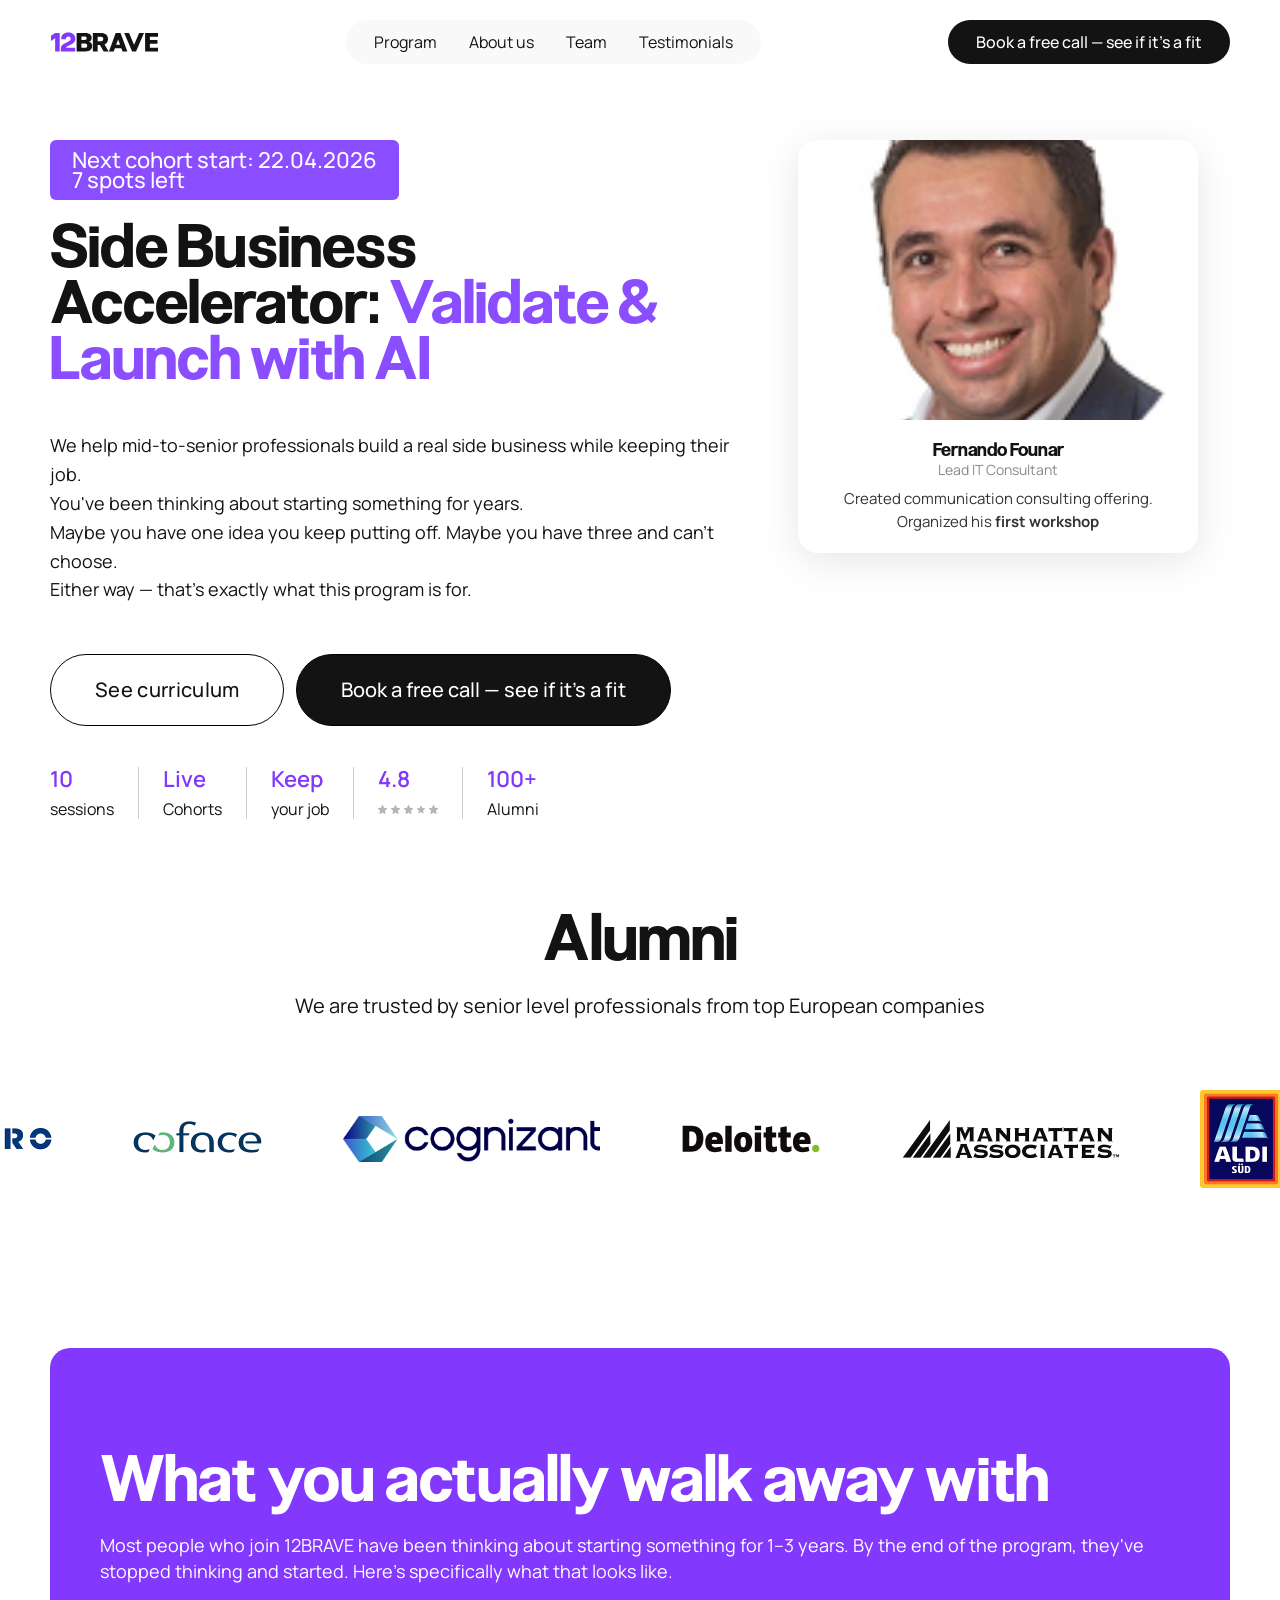
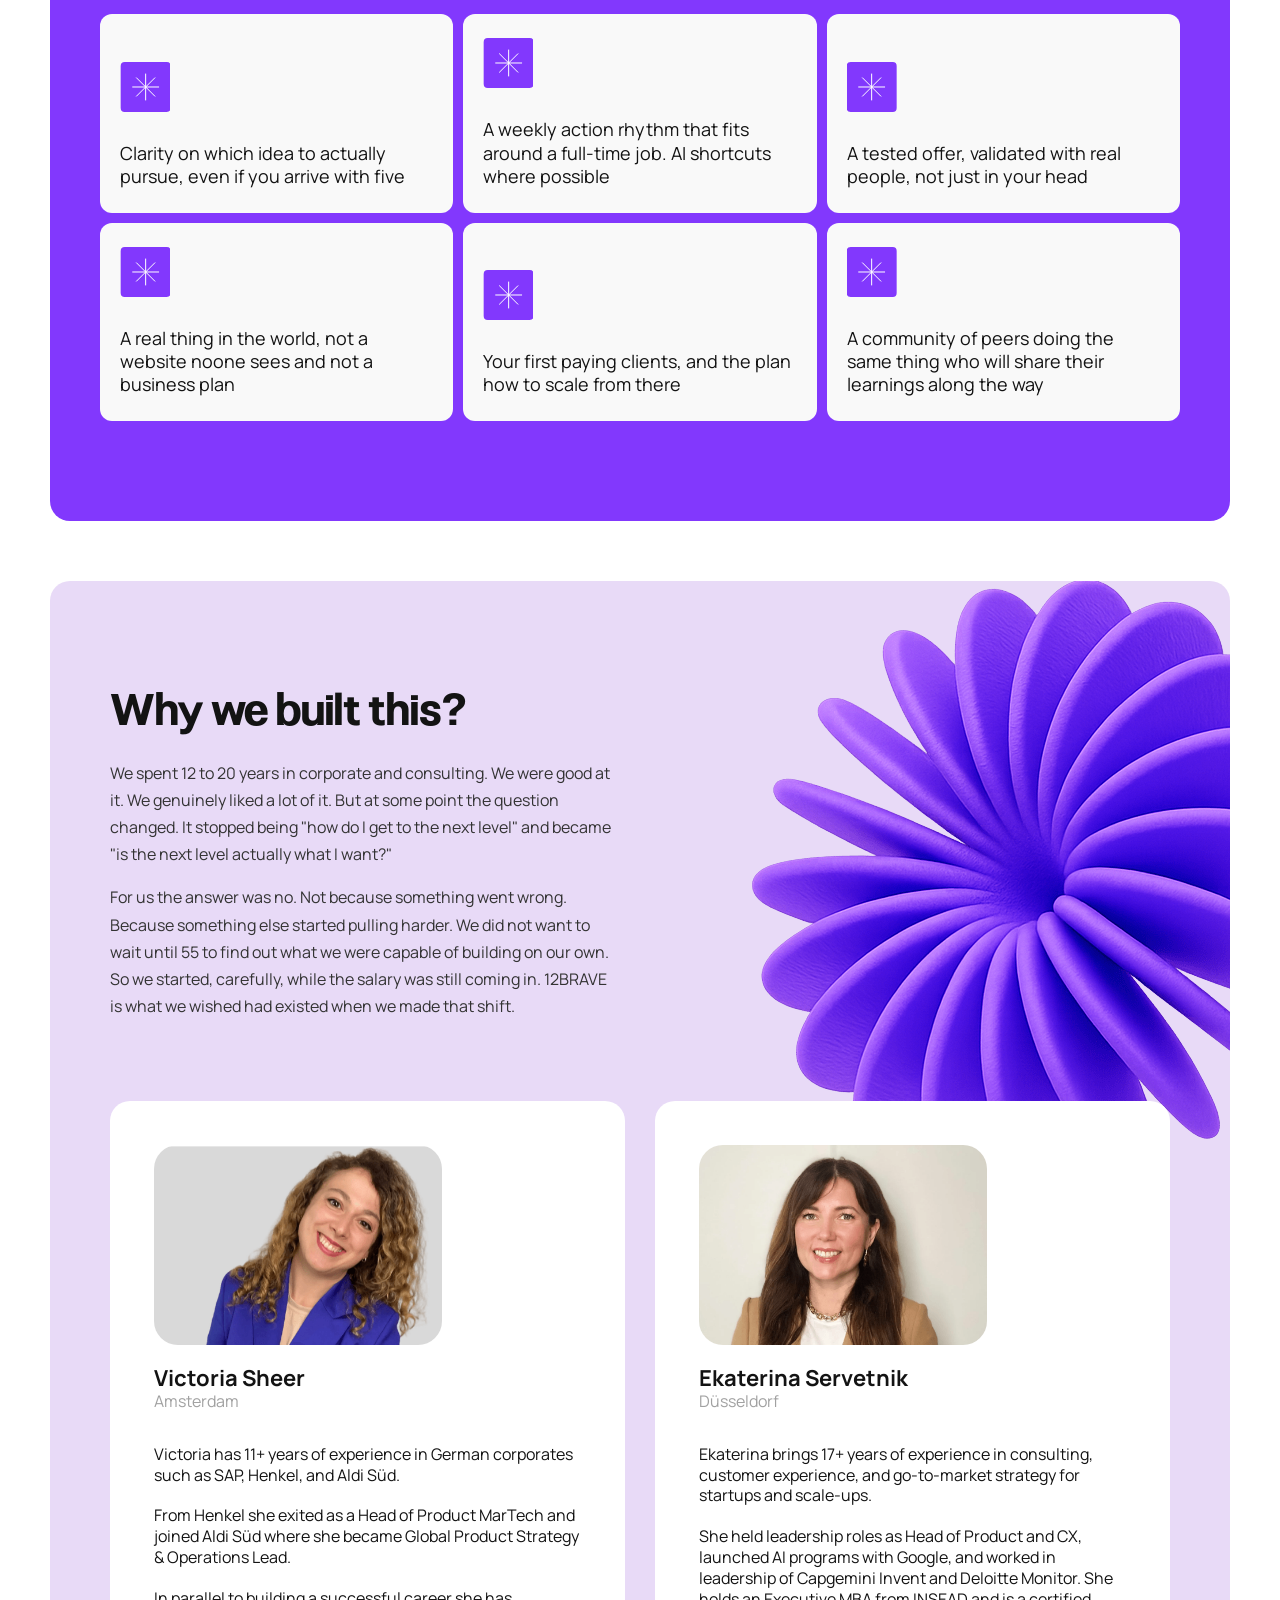
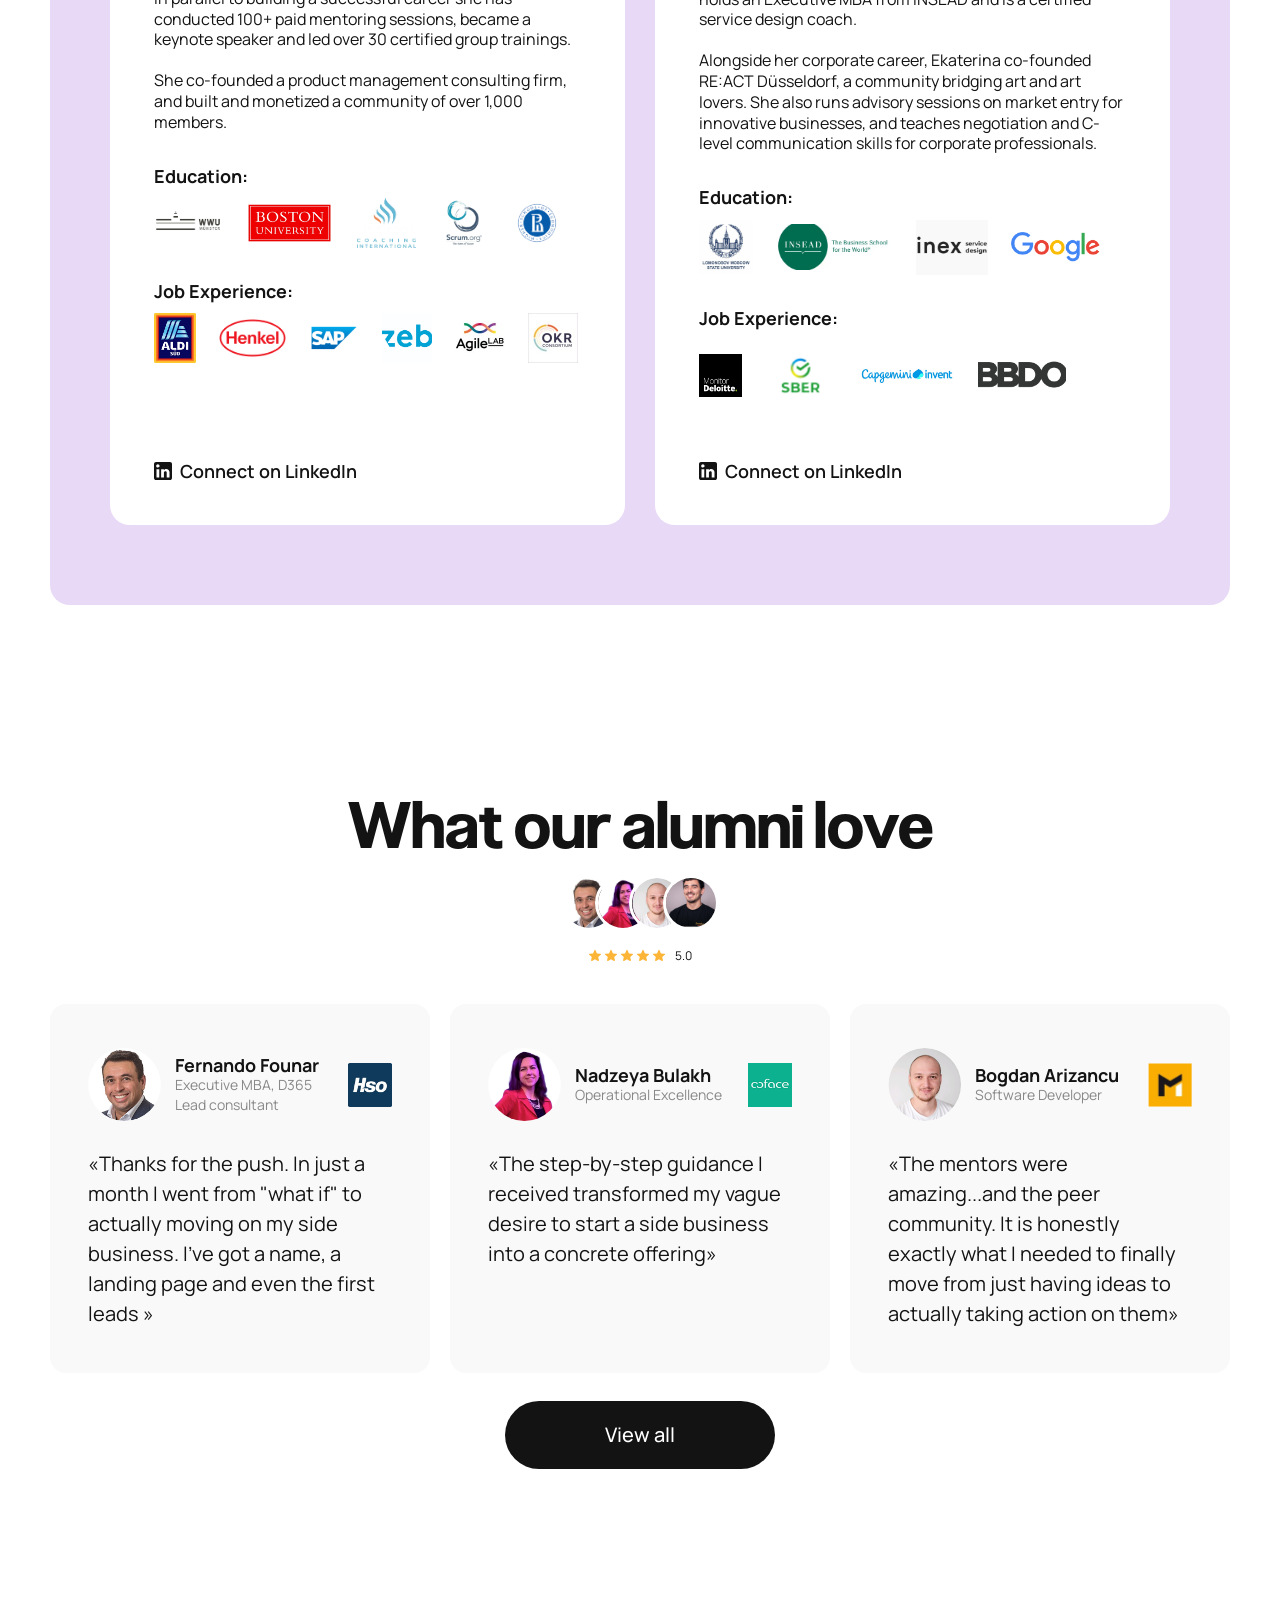
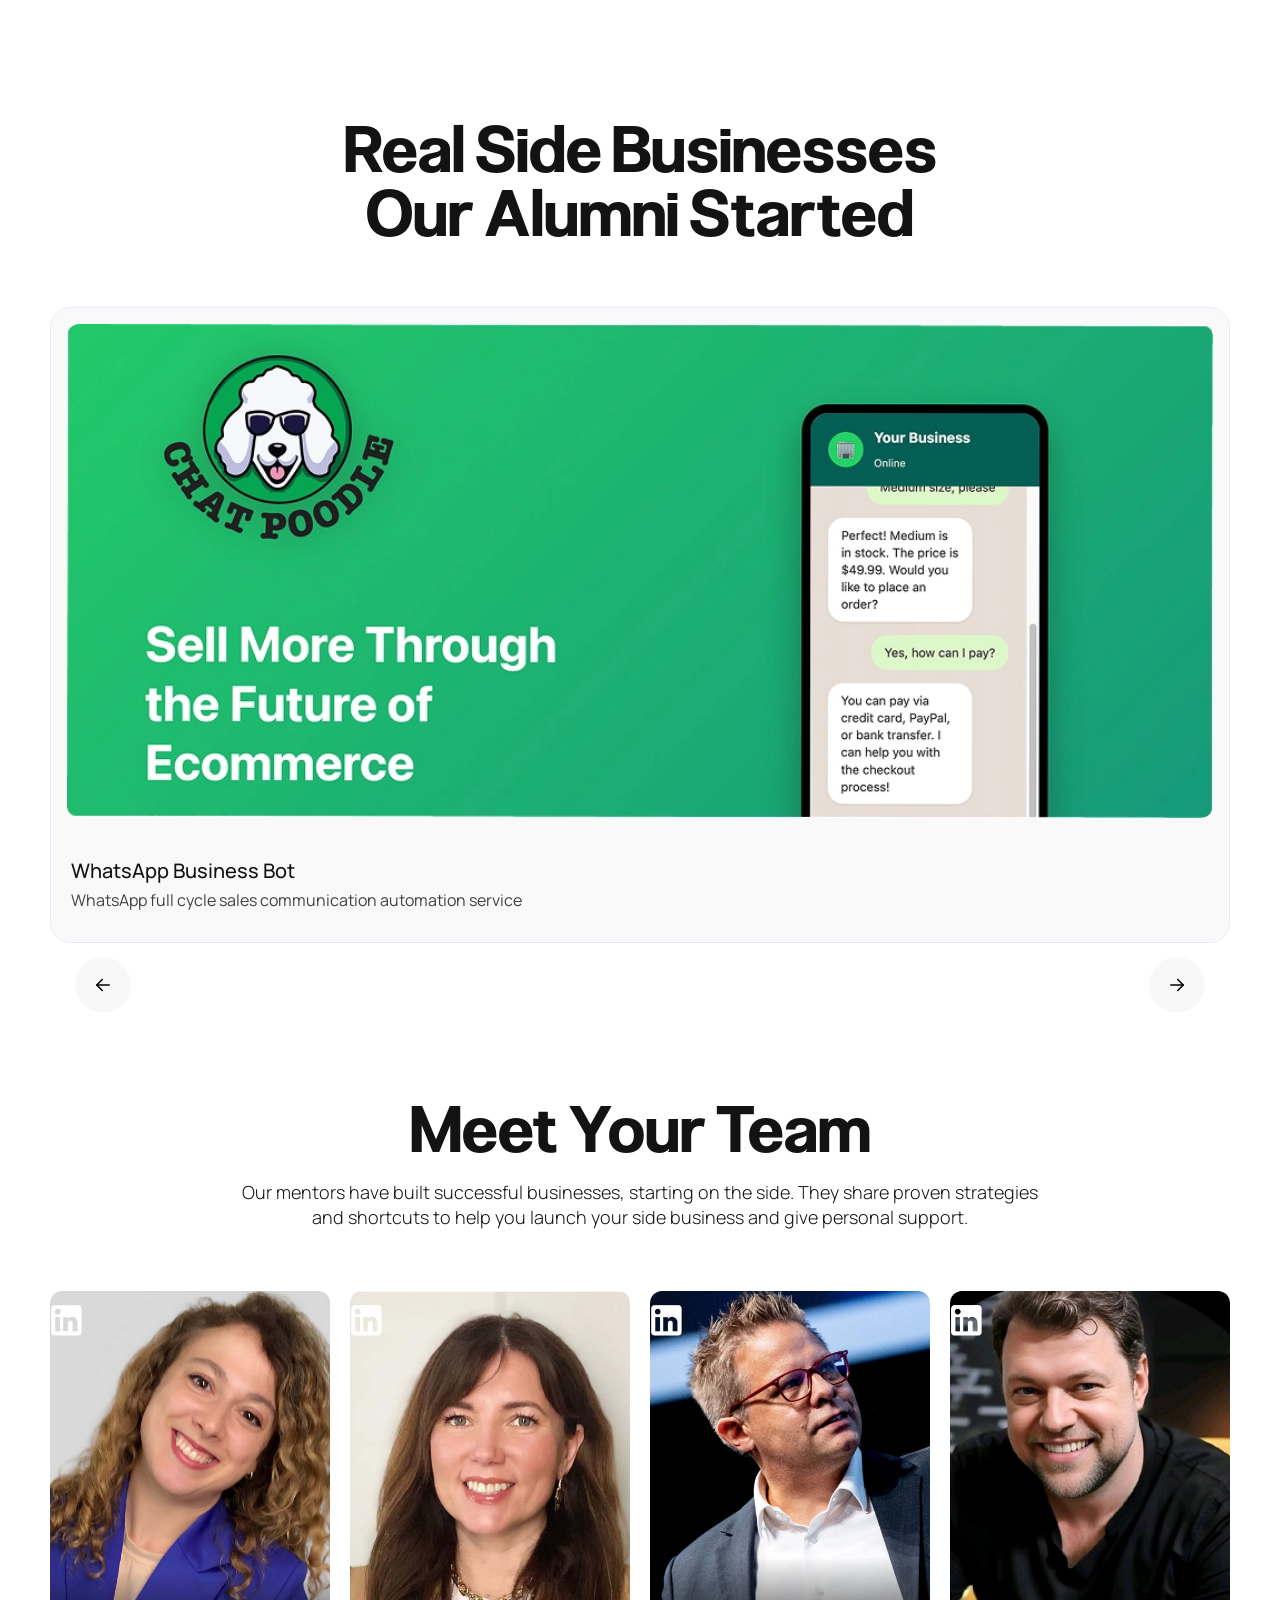
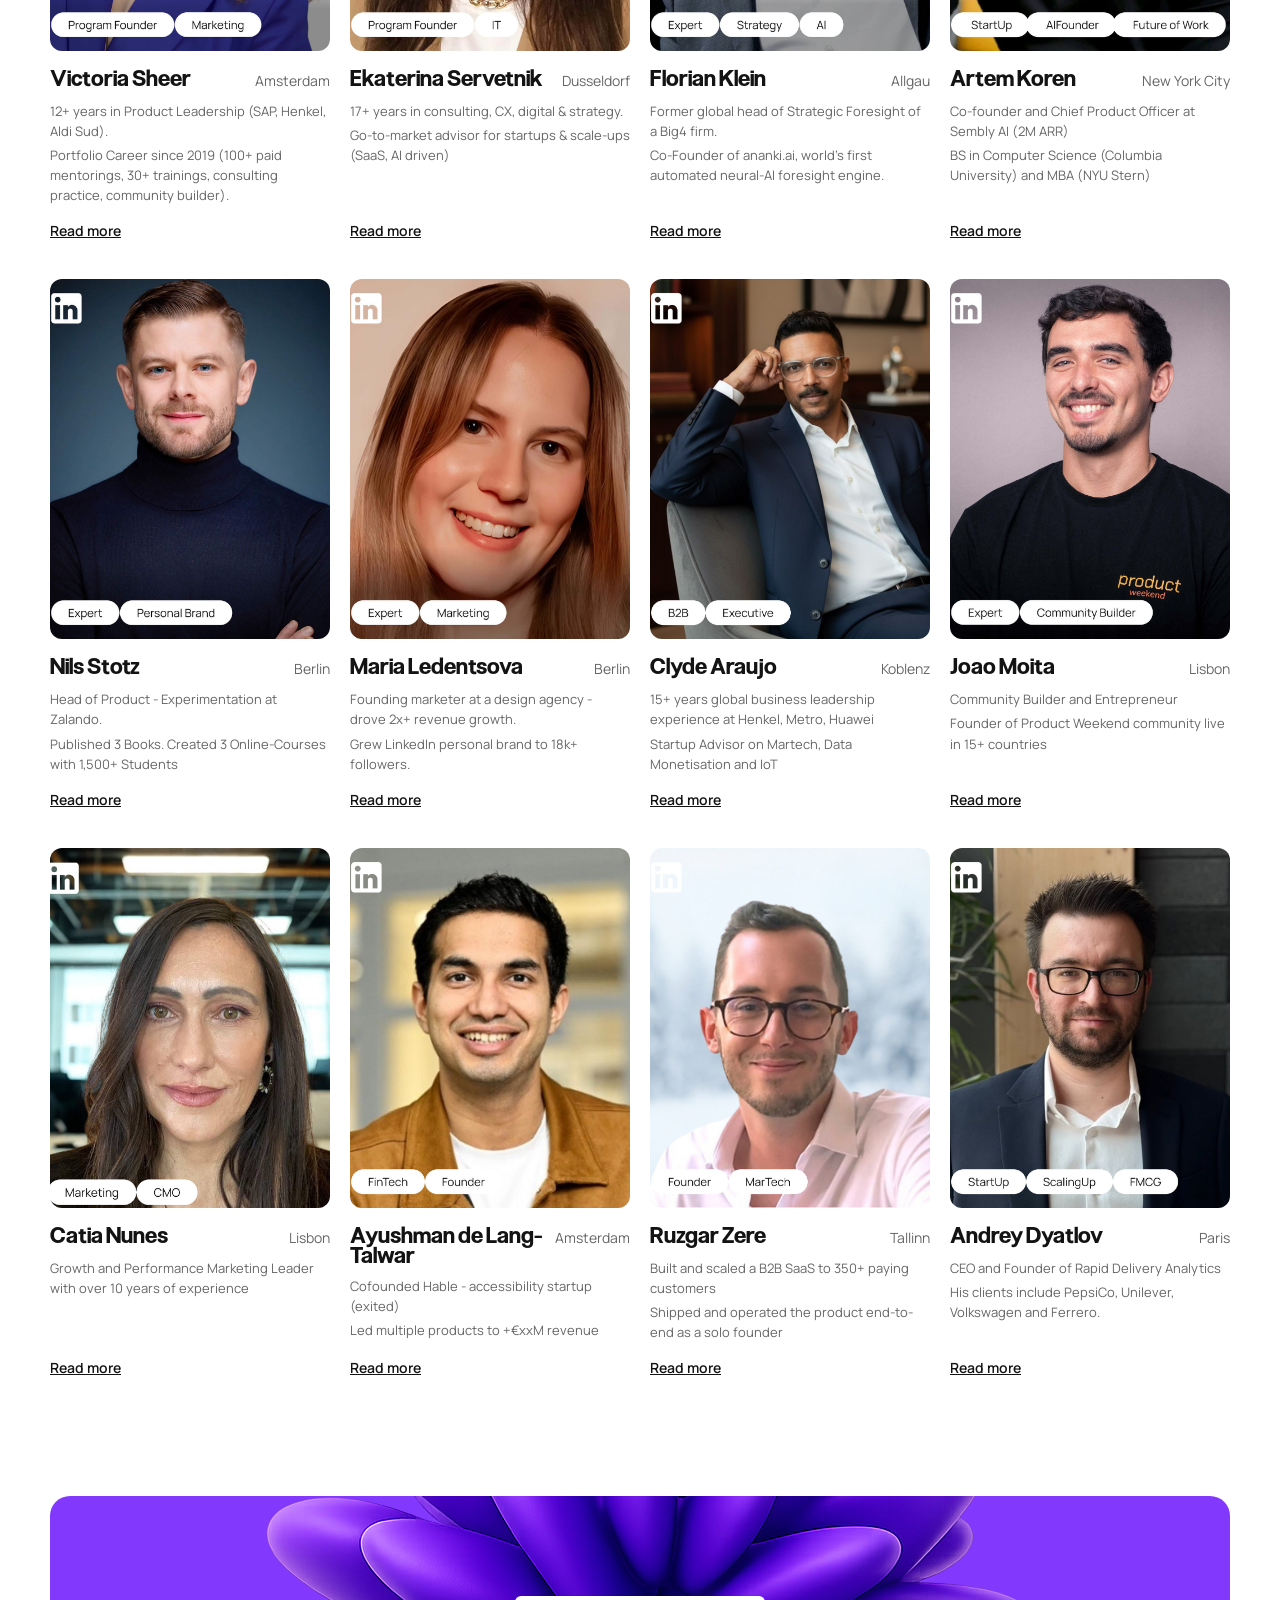
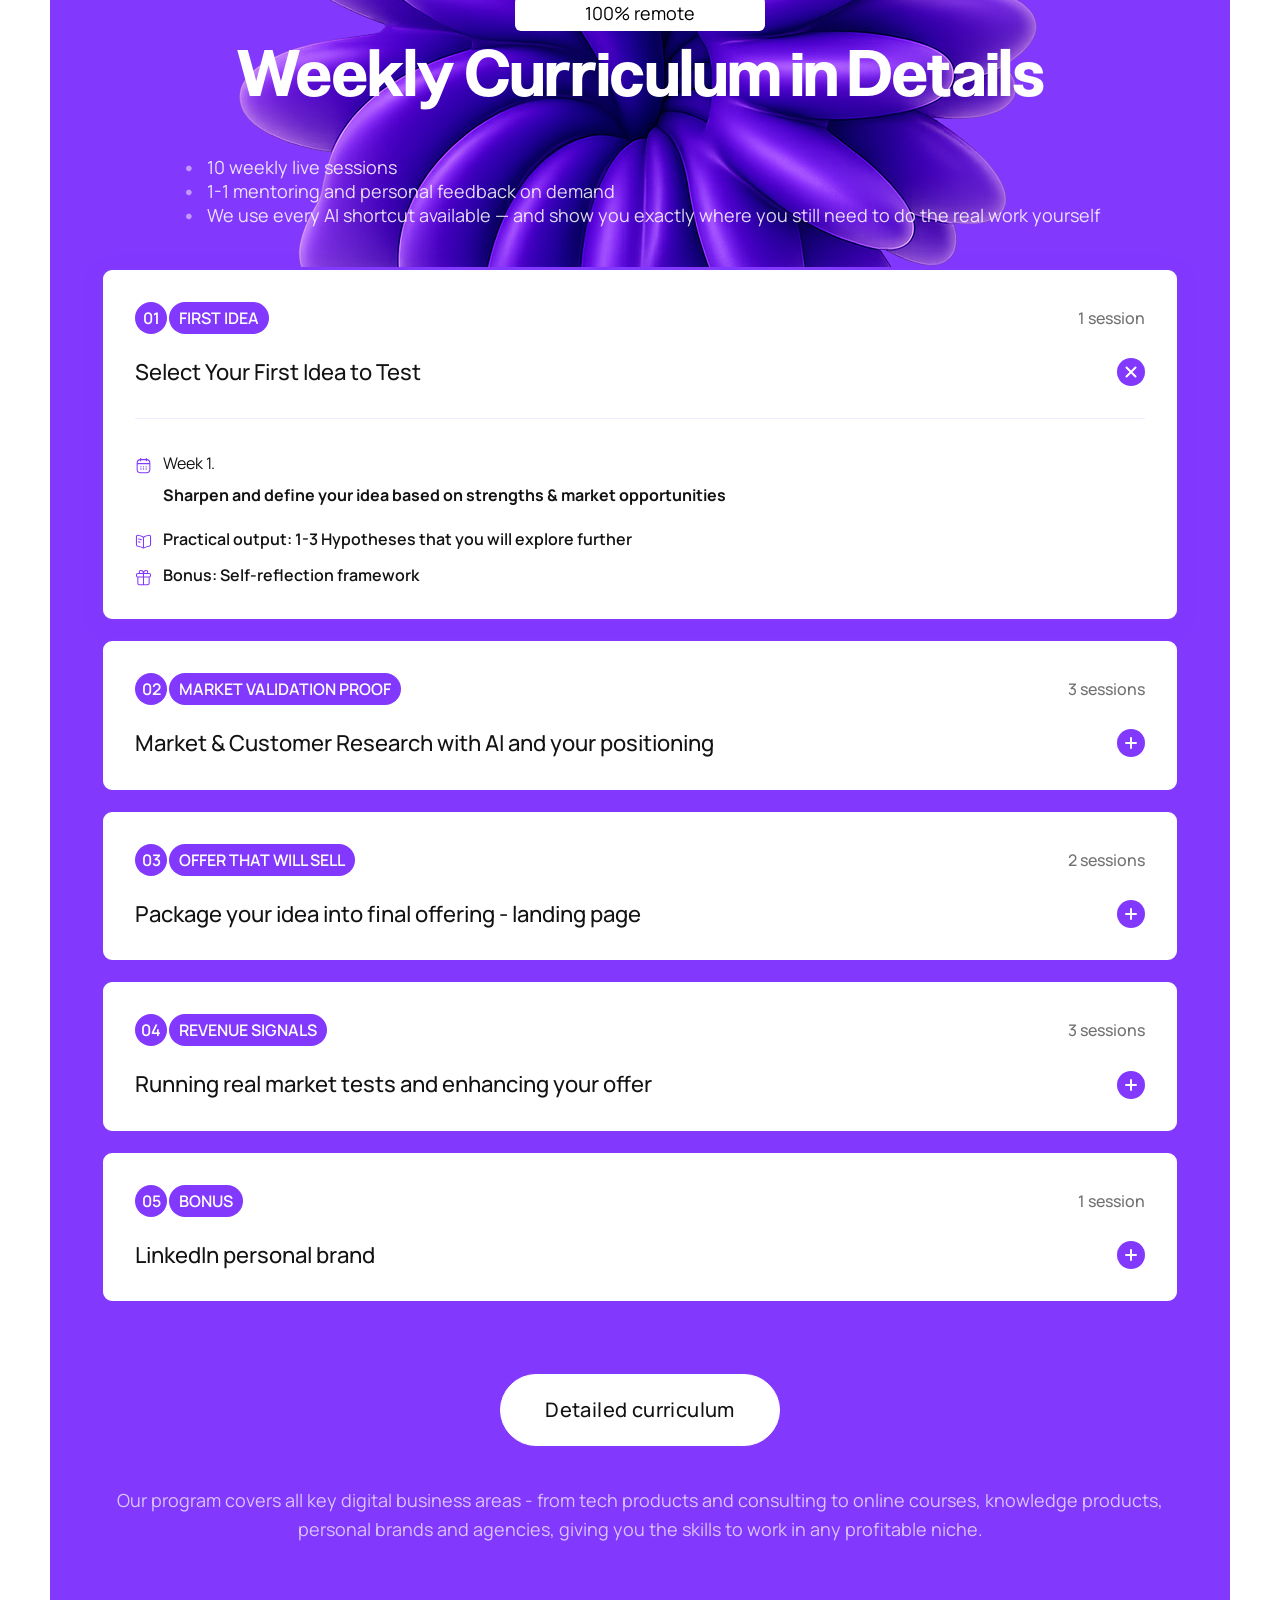
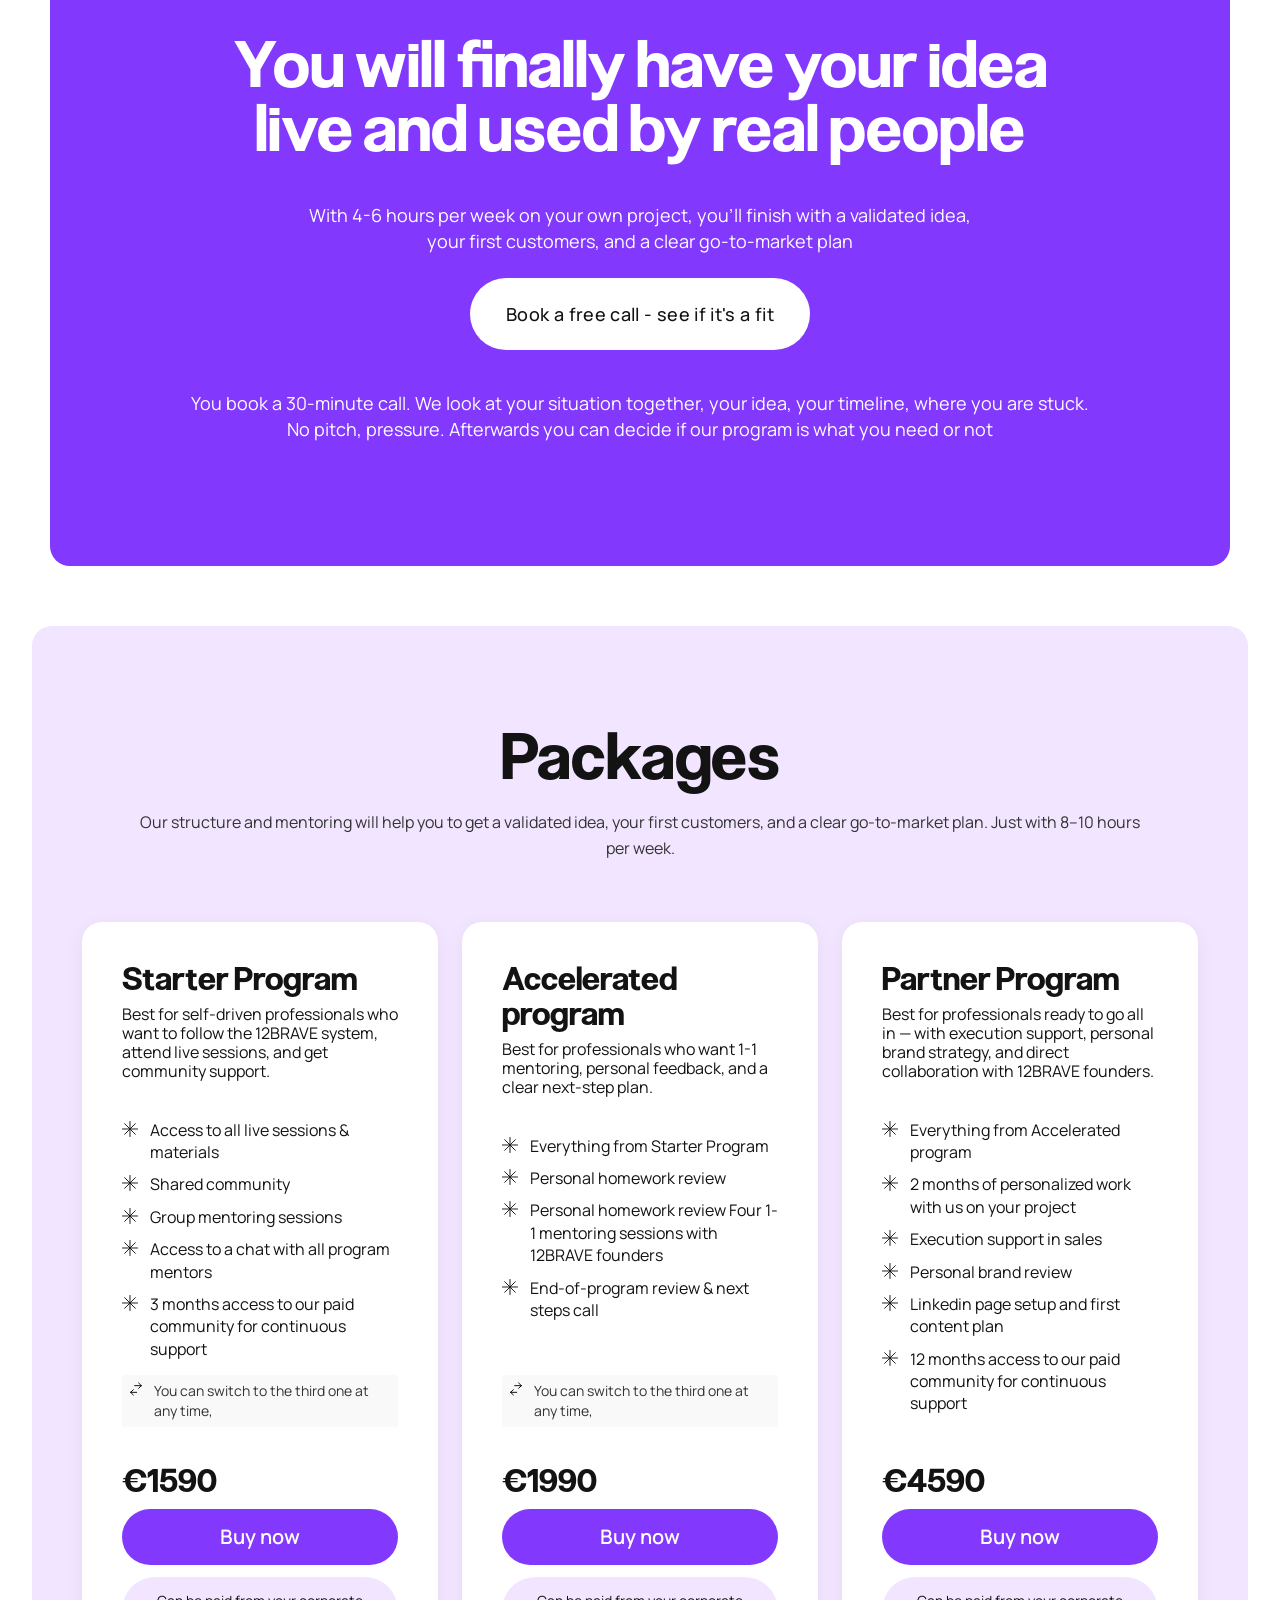
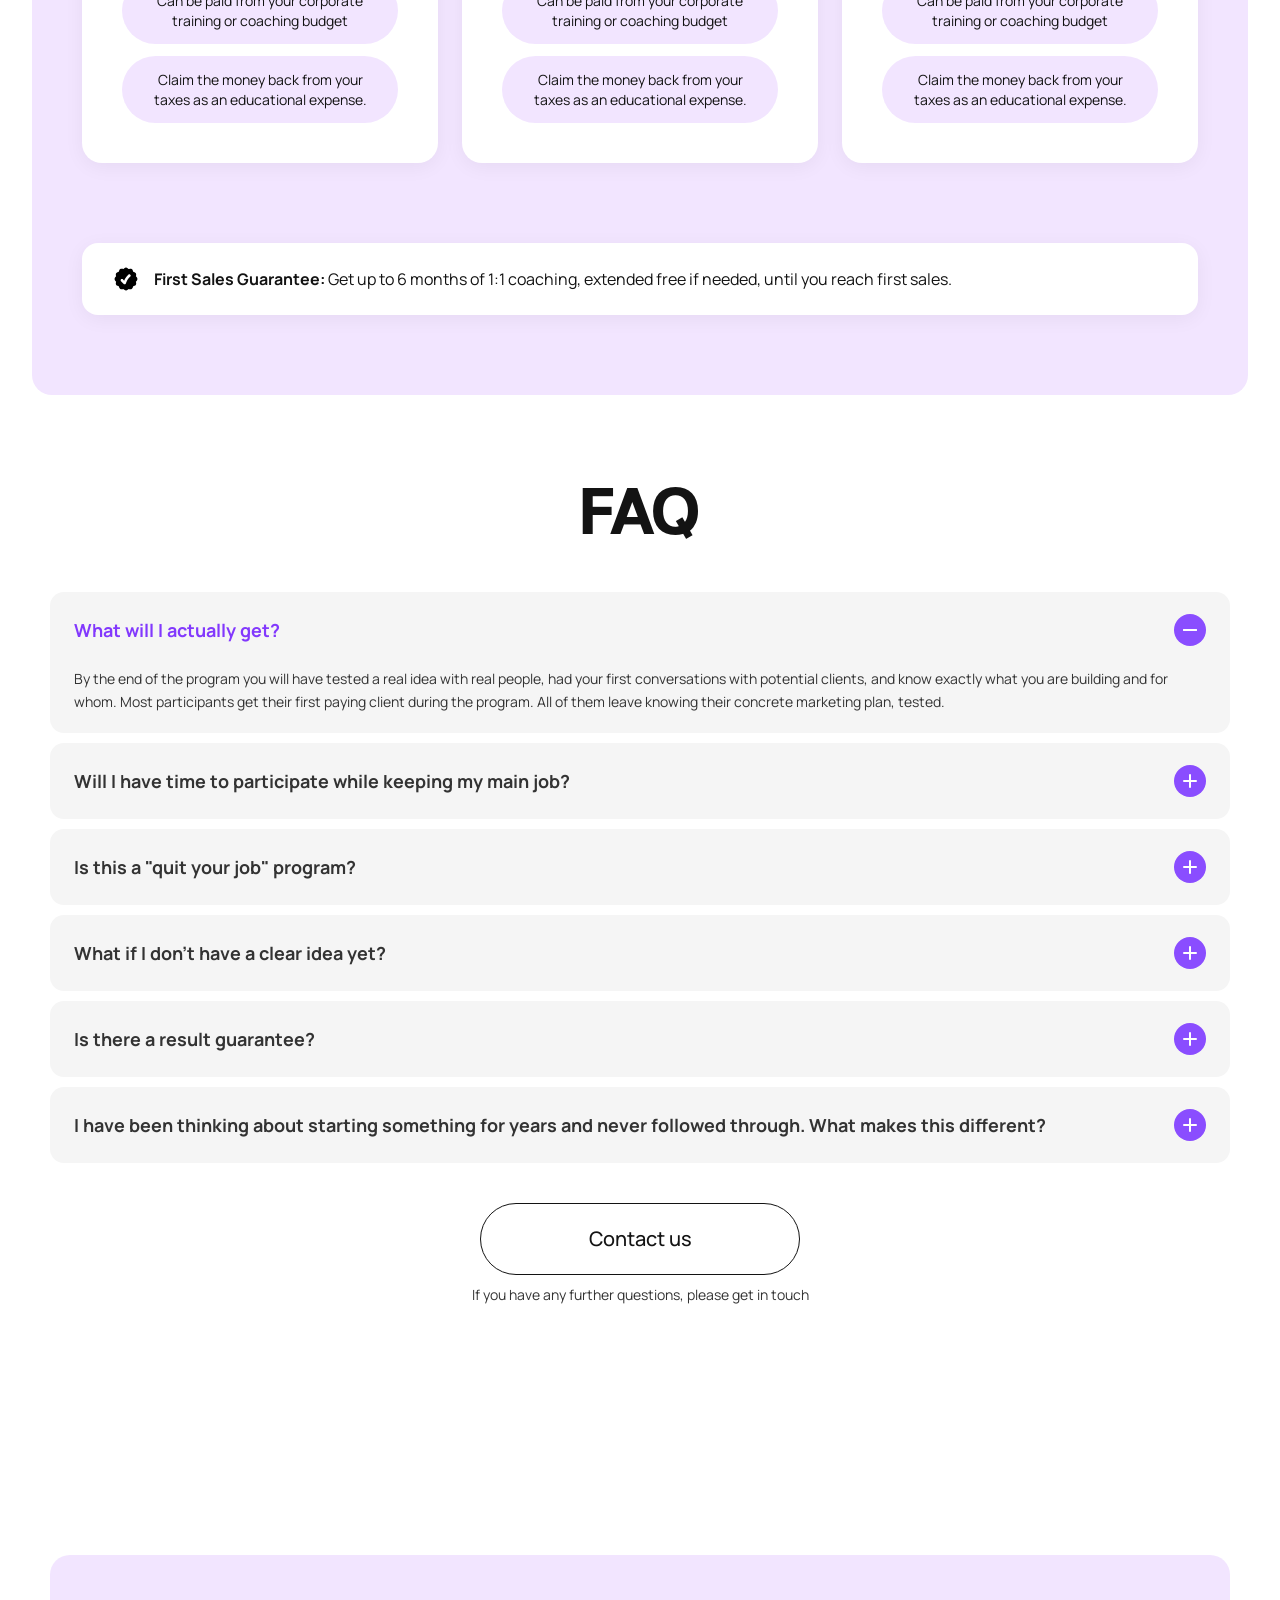
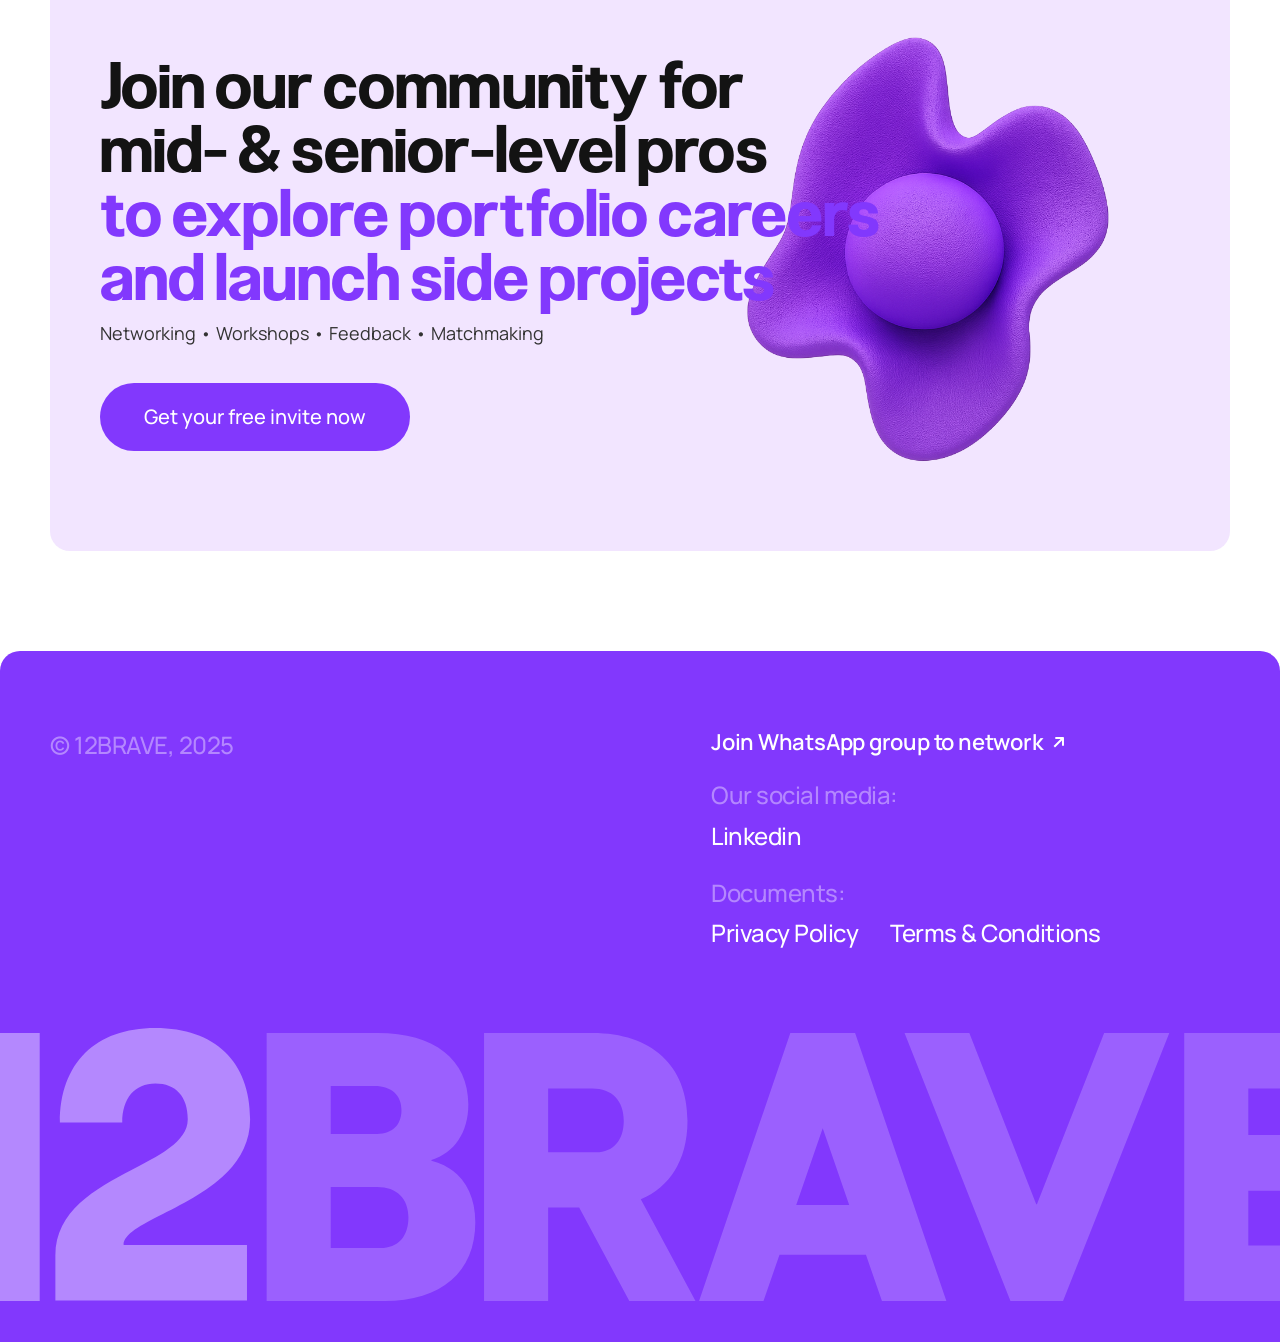
==== commit af586984: "Modal: Animation and close button" ====
--- a/index.html
+++ b/index.html
@@ -1968,6 +1968,13 @@
     <!-- ===== BOOK A CALL POPUP ===== -->
     <div class="popup-overlay" id="popup-clarity" style="display: none">
       <div class="popup-card">
+        <button
+          class="popup-close clarity-close"
+          id="popup-close"
+          aria-label="Close"
+        >
+          <img src="assets/alumni/close.svg" alt="Close" />
+        </button>
         <div class="popup-content">
           <img src="assets/logo.svg" alt="12BRAVE" class="popup-logo" />
           <div class="popup-title">
@@ -1988,9 +1995,6 @@
             ></iframe>
           </div>
         </div>
-        <button class="popup-close" id="popup-close" aria-label="Close">
-          &times;
-        </button>
       </div>
     </div>
 
@@ -2048,7 +2052,7 @@
     <div class="popup-overlay" id="popup-curriculum" style="display: none">
       <div class="popup-card curriculum-popup">
         <button class="popup-close" id="curriculum-close" aria-label="Close">
-          &times;
+          <img src="assets/alumni/close.svg" alt="Close" />
         </button>
         <div class="popup-content">
           <h2 class="curriculum-popup-title">
@@ -2083,7 +2087,7 @@
     <div class="popup-overlay" id="popup-contact" style="display: none">
       <div class="popup-card contact-popup">
         <button class="popup-close" id="contact-close" aria-label="Close">
-          &times;
+          <img src="assets/alumni/close.svg" alt="Close" />
         </button>
         <div class="popup-content">
           <h2 class="contact-popup-title">Contact us</h2>
--- a/styles.css
+++ b/styles.css
@@ -1186,6 +1186,7 @@
   aspect-ratio: 1;
   overflow: hidden;
   border-radius: 12px;
+  height: 360px;
 }
 
 .speaker-photo img {
@@ -2962,6 +2963,7 @@
   border-radius: 16px;
   overflow: hidden;
   aspect-ratio: 1 / 1;
+  height: 360px;
 }
 
 .speaker-popup-photo {
@@ -2972,12 +2974,14 @@
 
 .speaker-popup-tags {
   position: absolute;
+
   bottom: 12px;
   left: 12px;
   display: flex;
   flex-wrap: wrap;
   gap: 6px;
   max-width: calc(100% - 24px);
+  visibility: hidden;
 }
 
 .speaker-popup-tag {
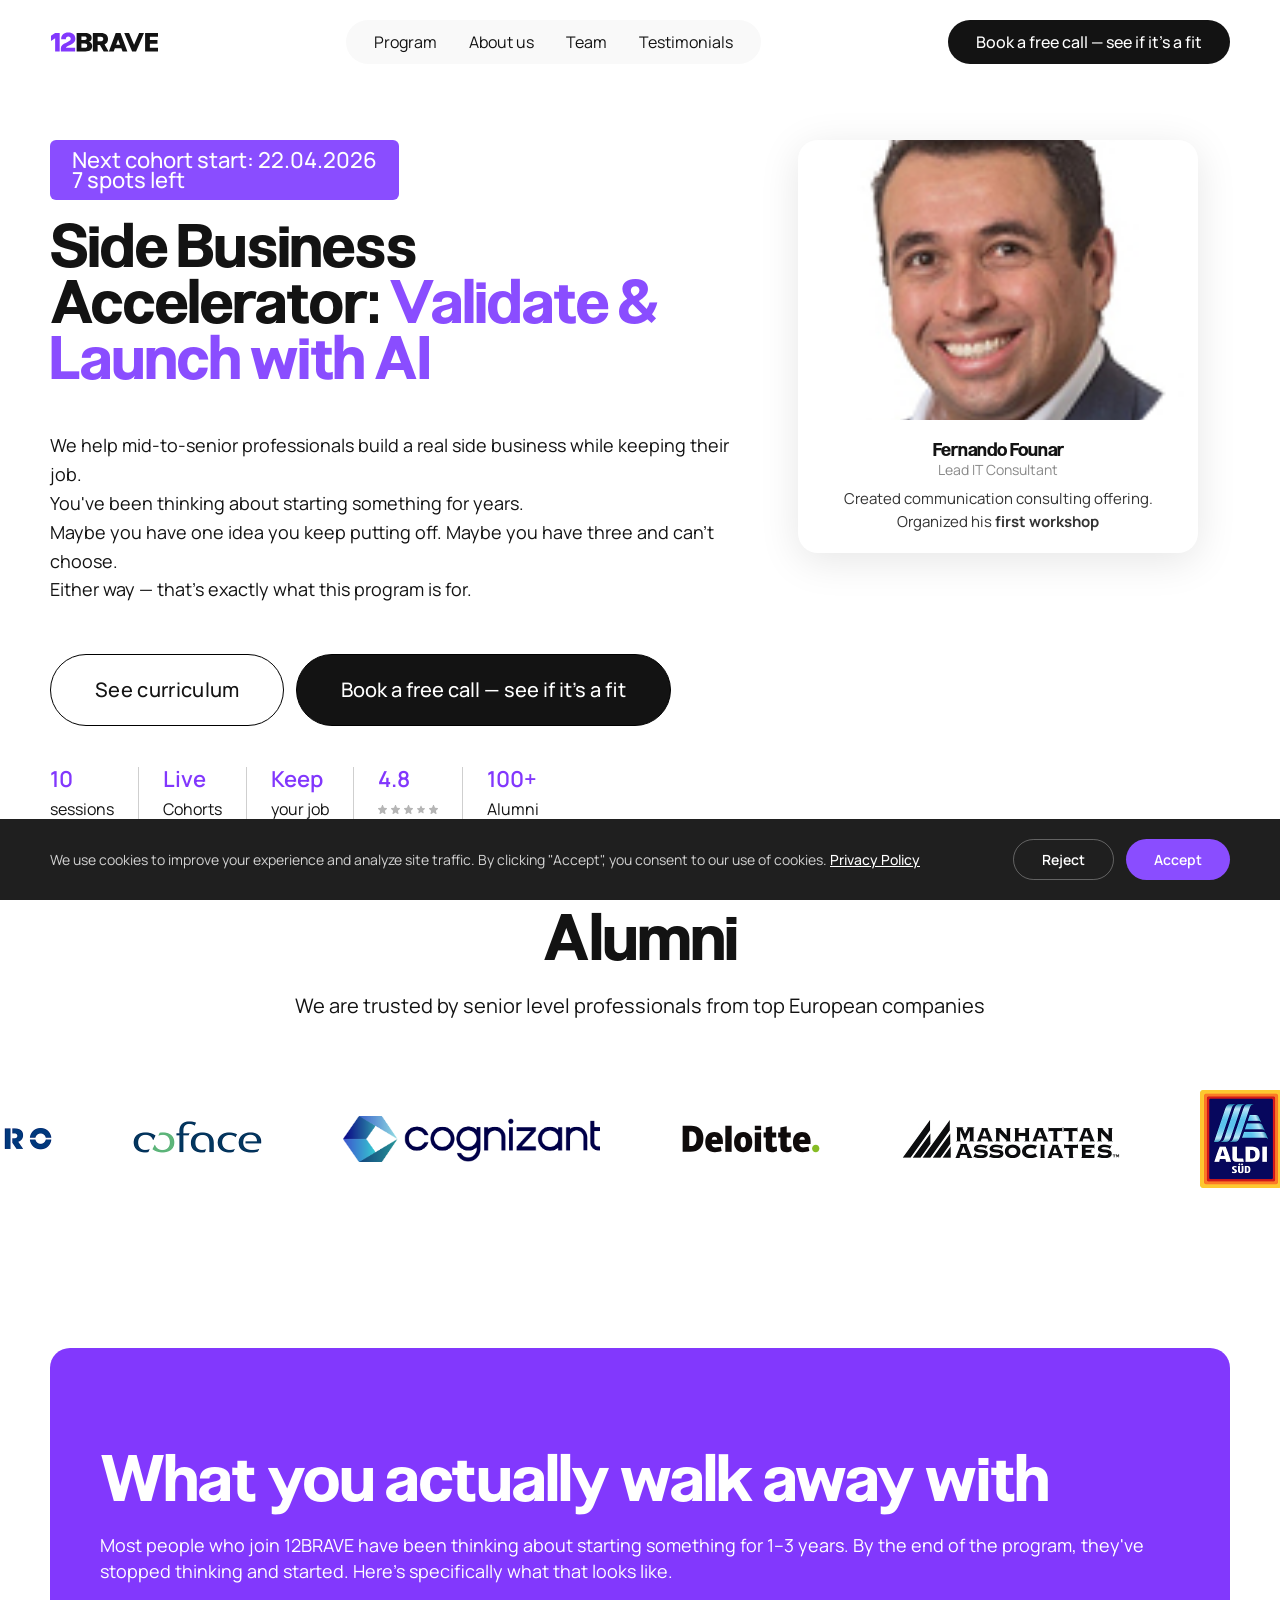
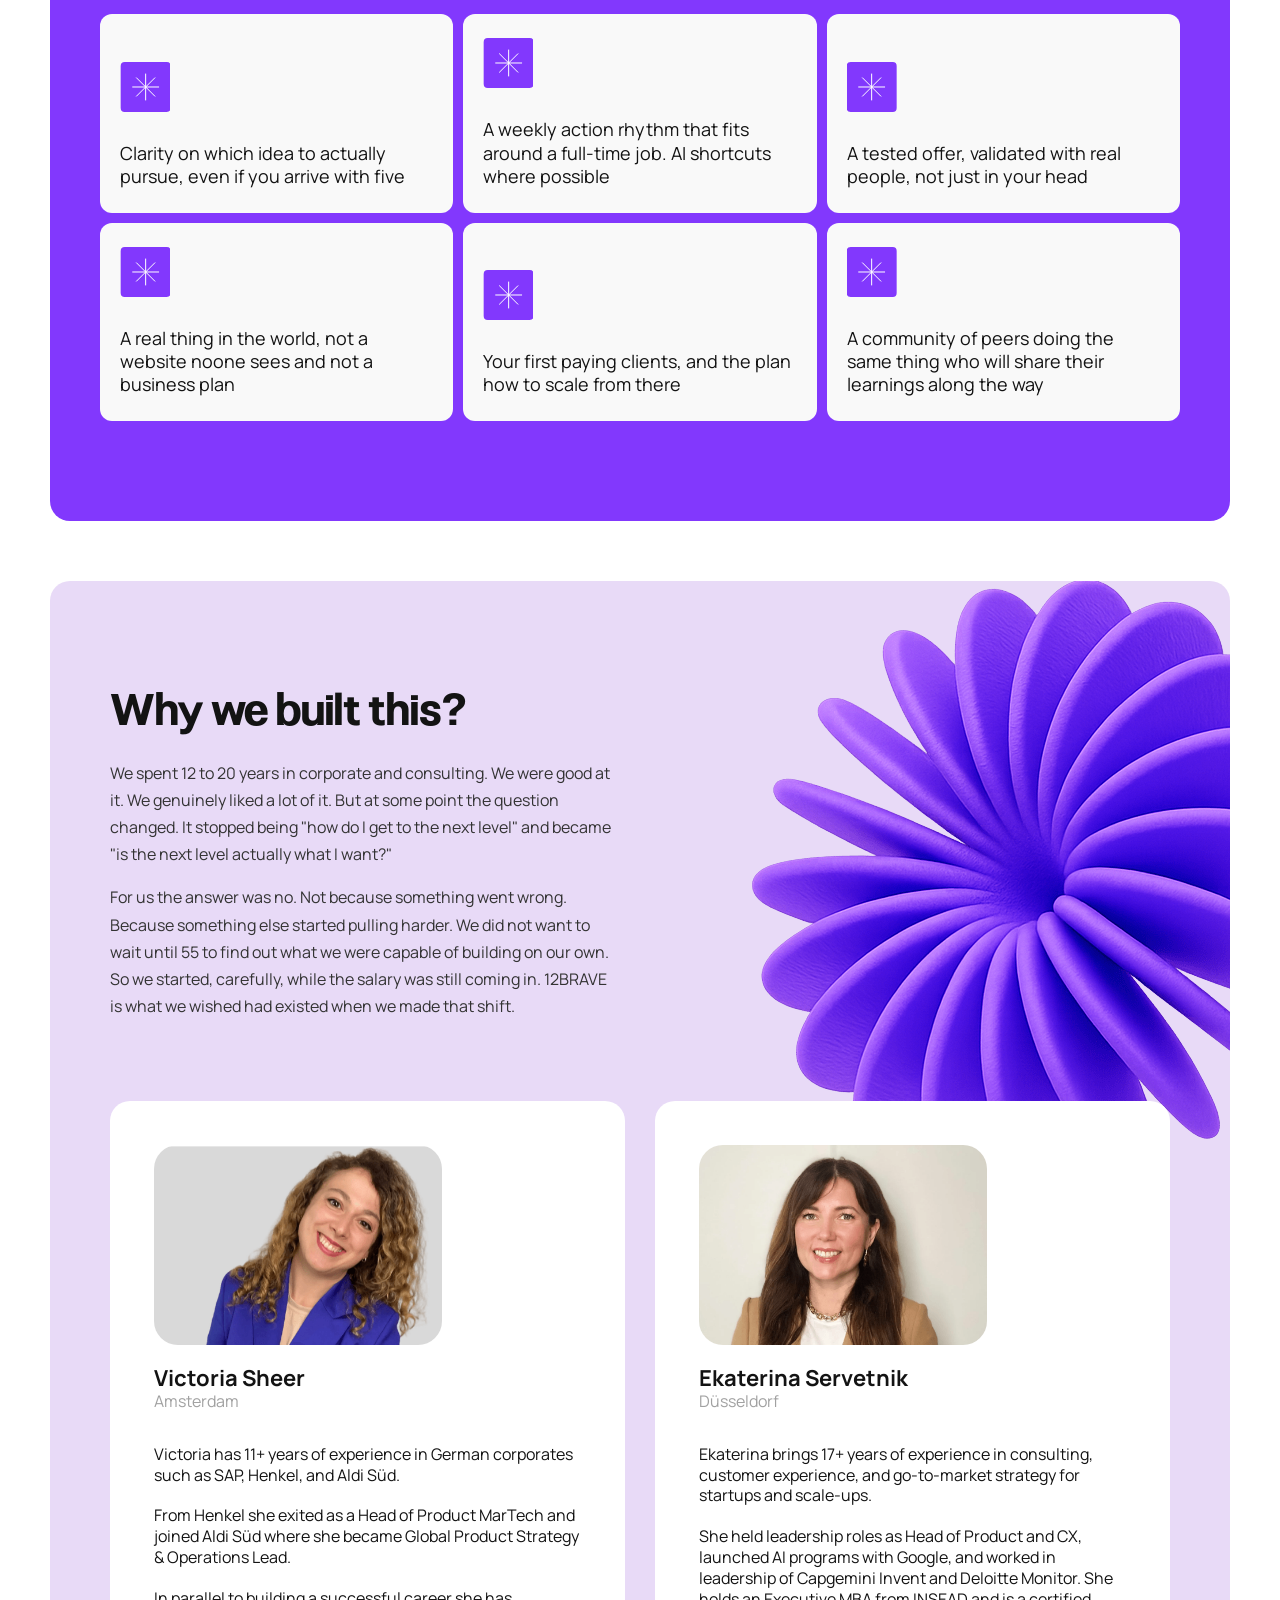
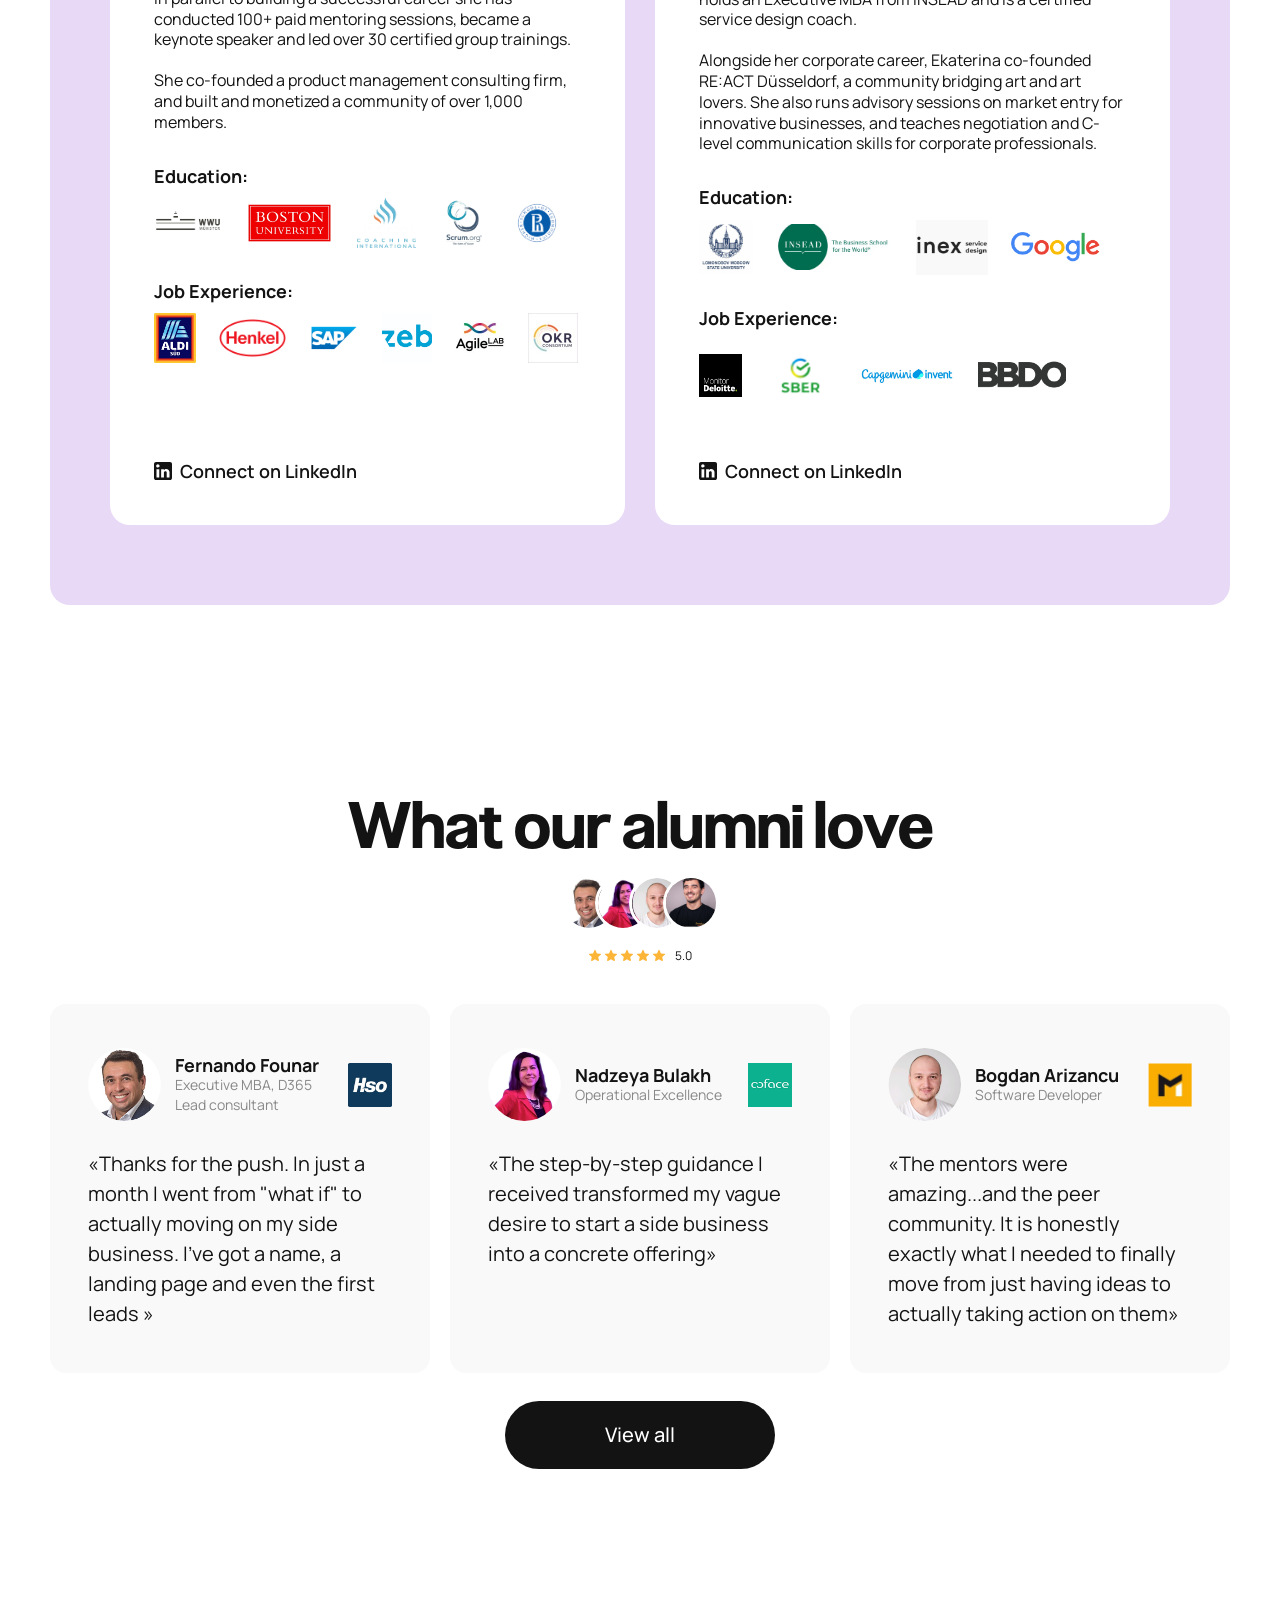
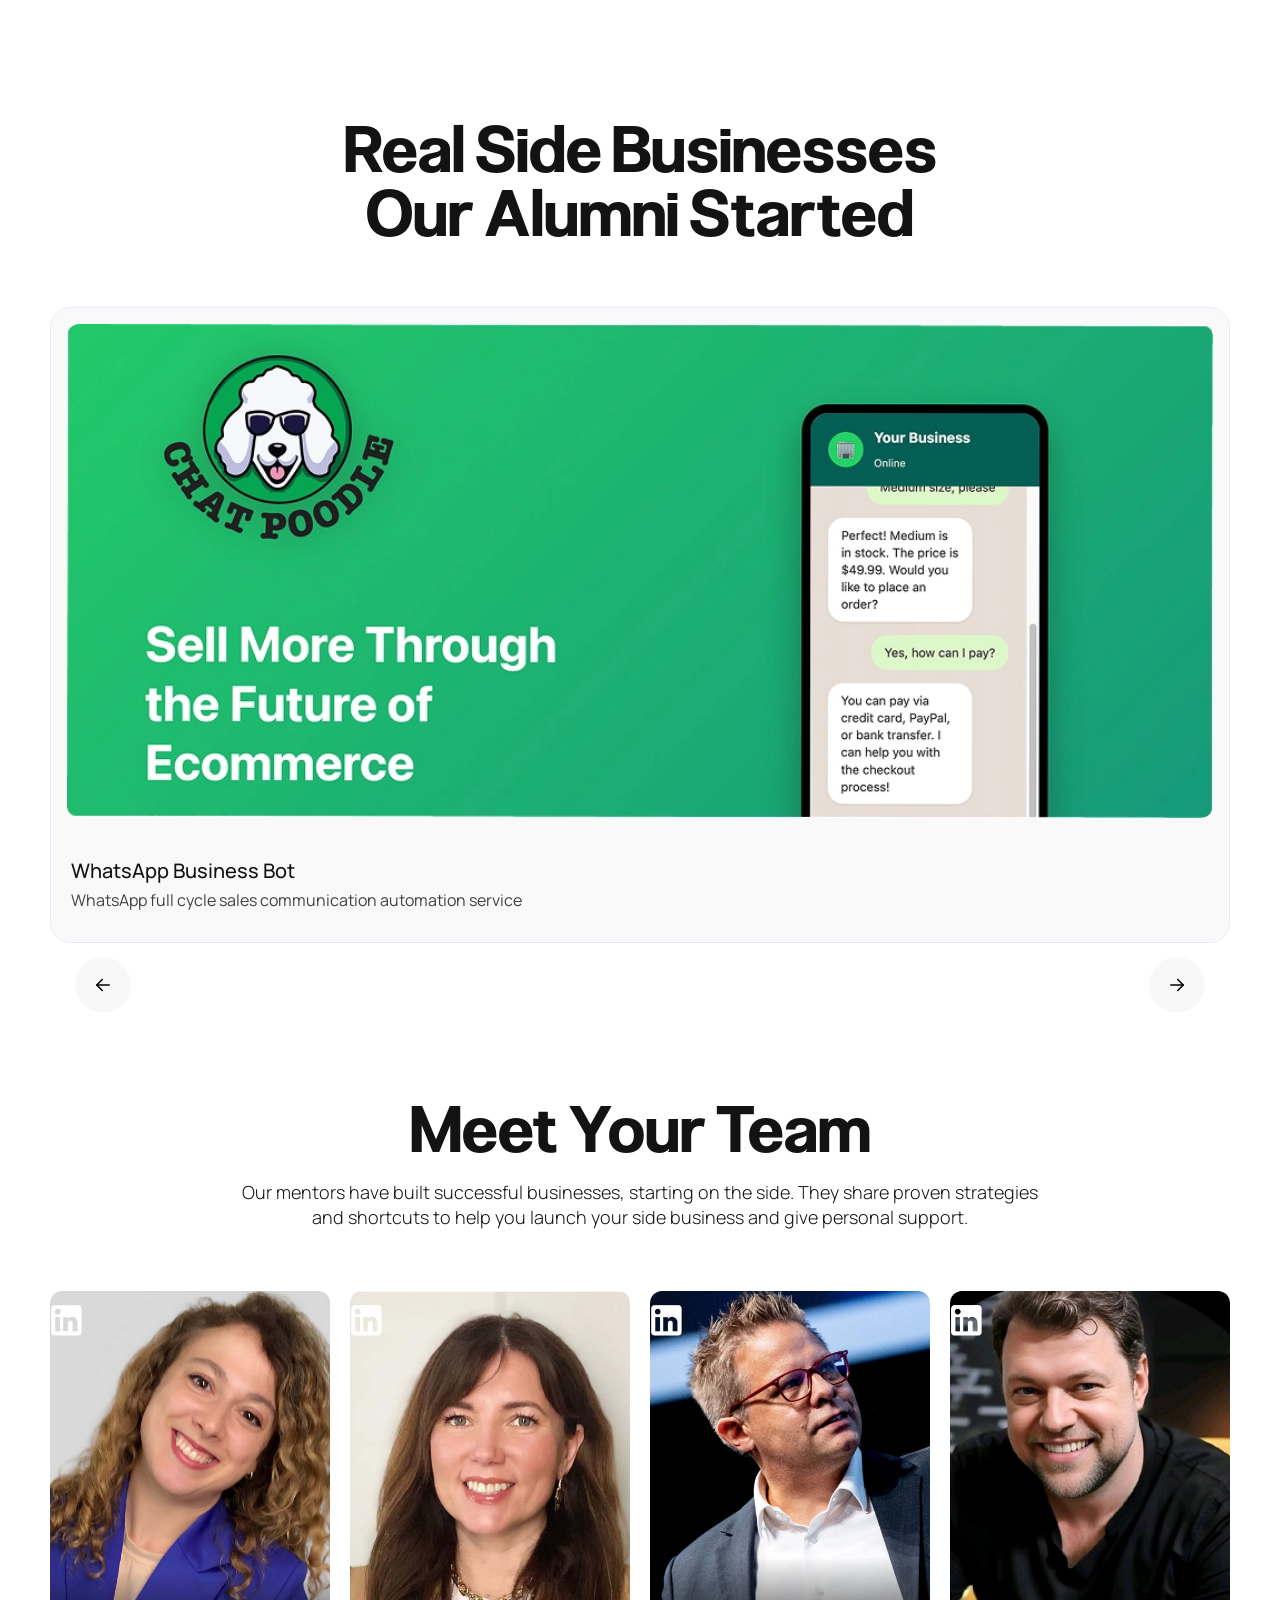
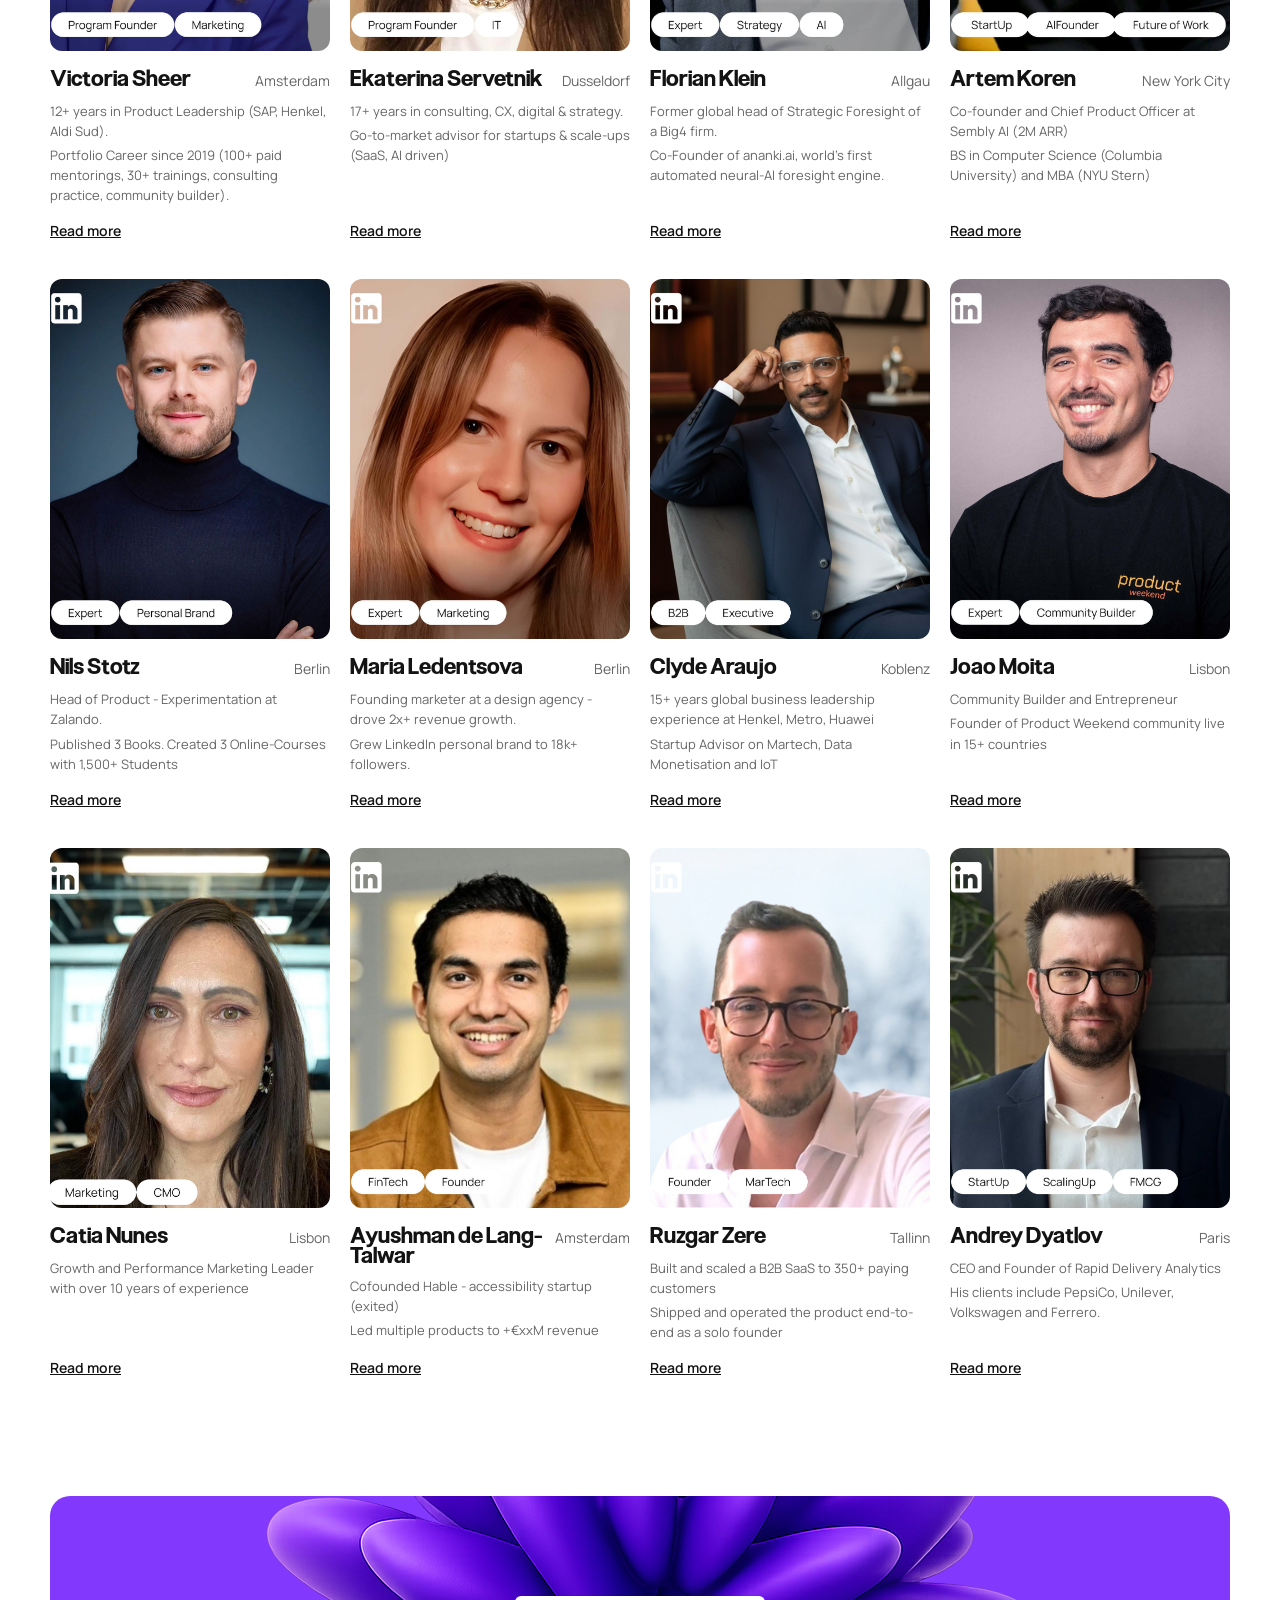
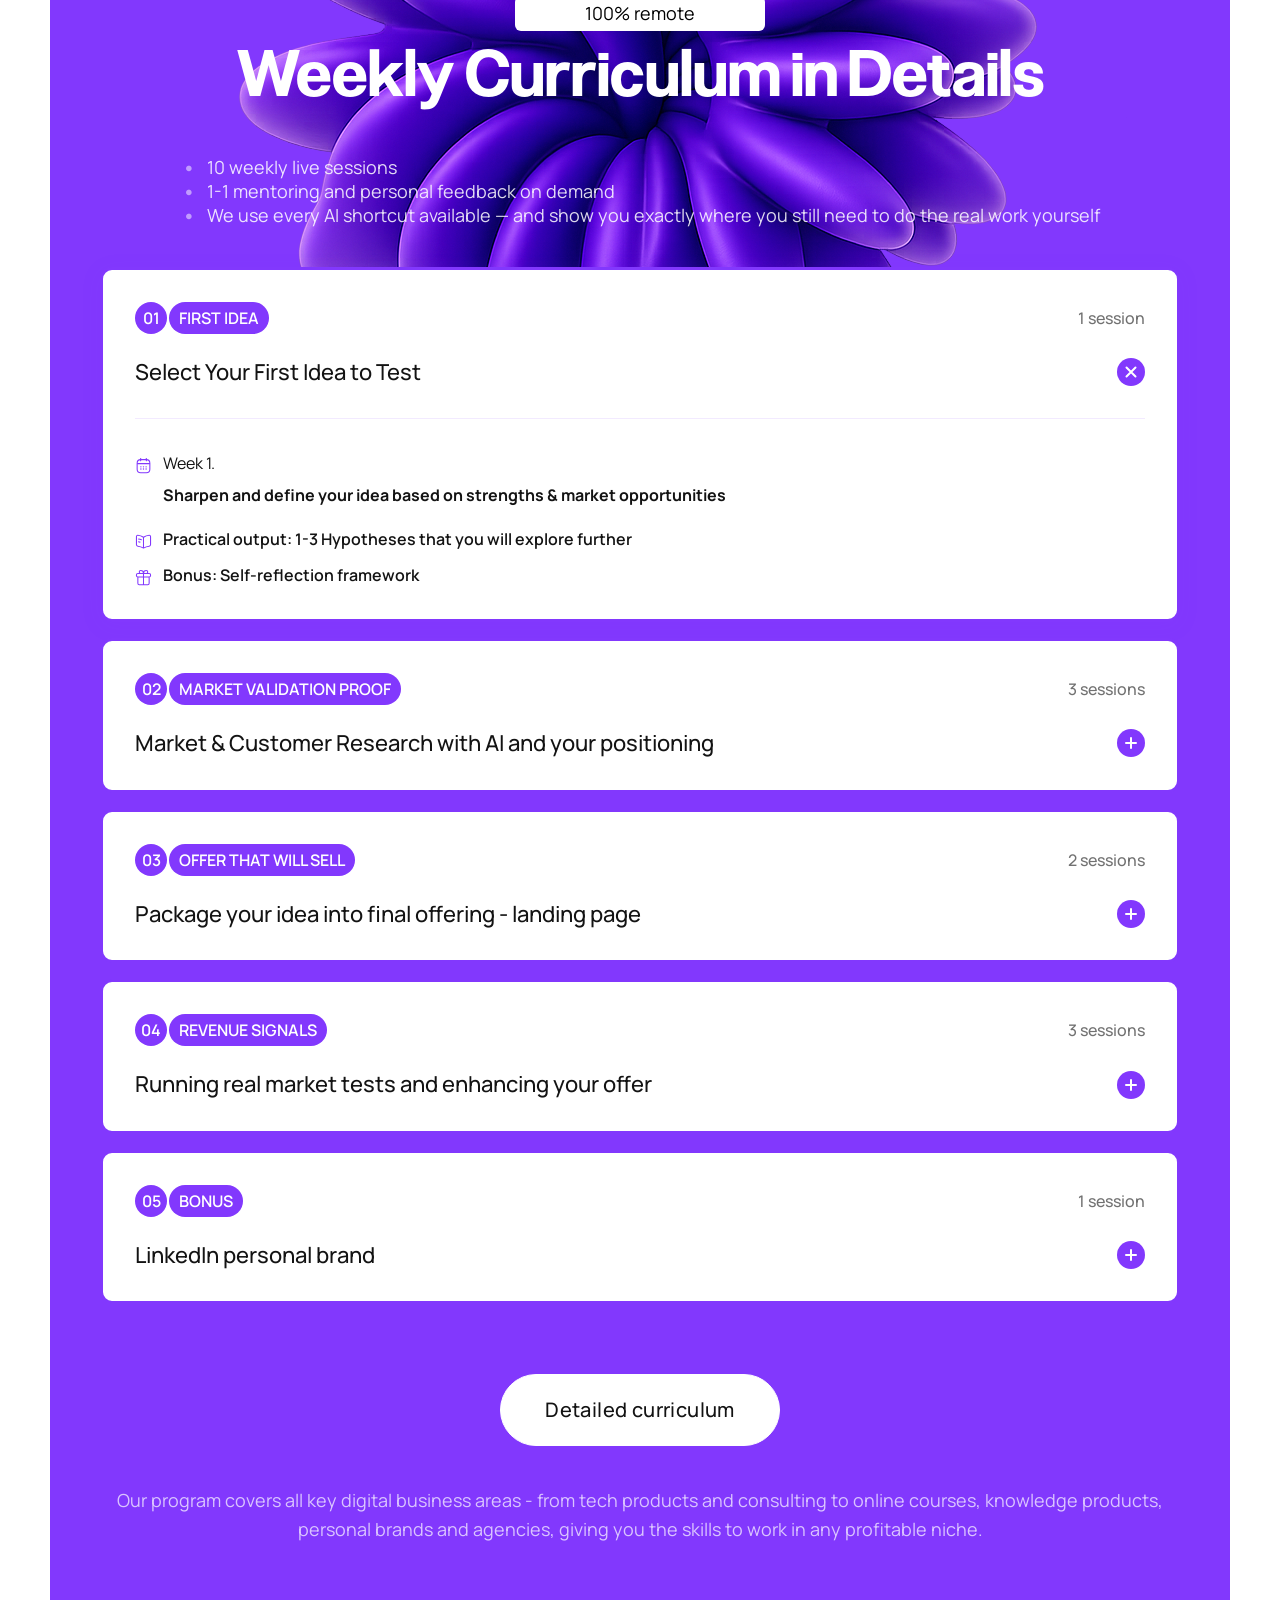
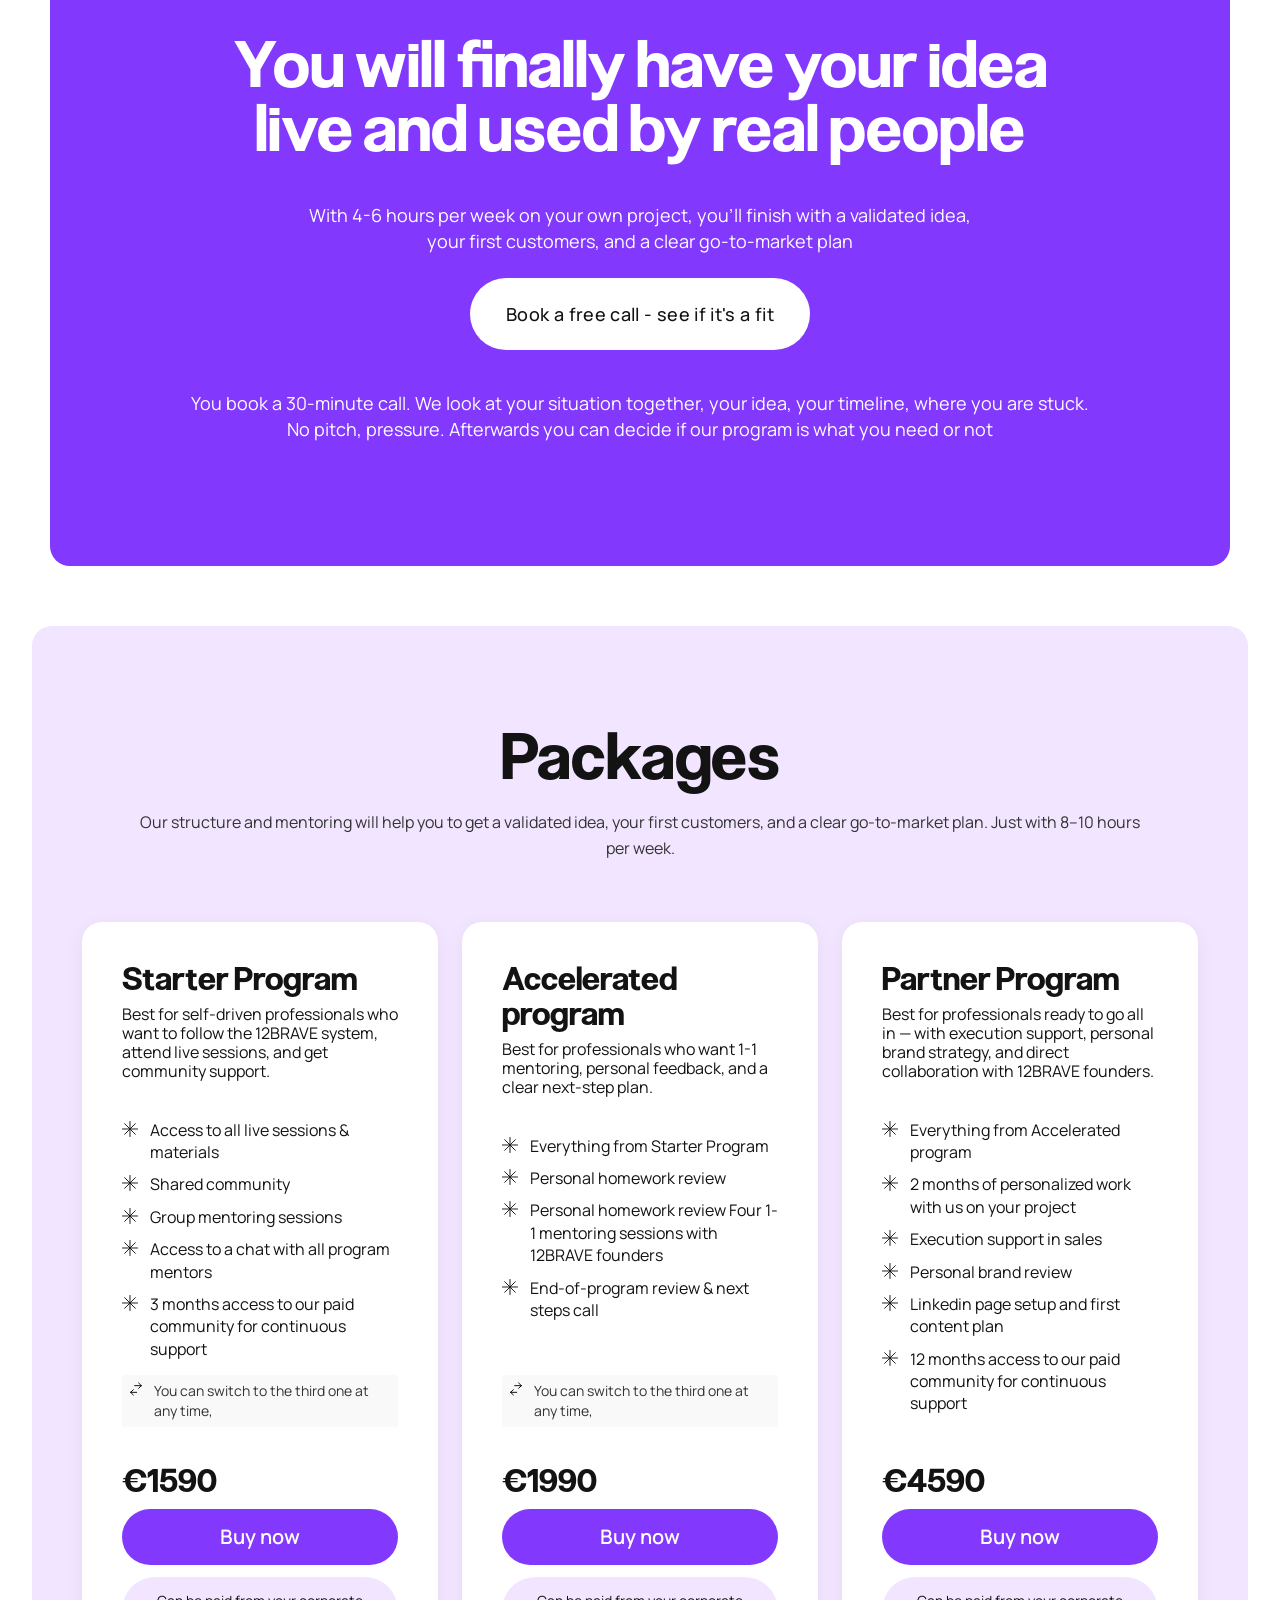
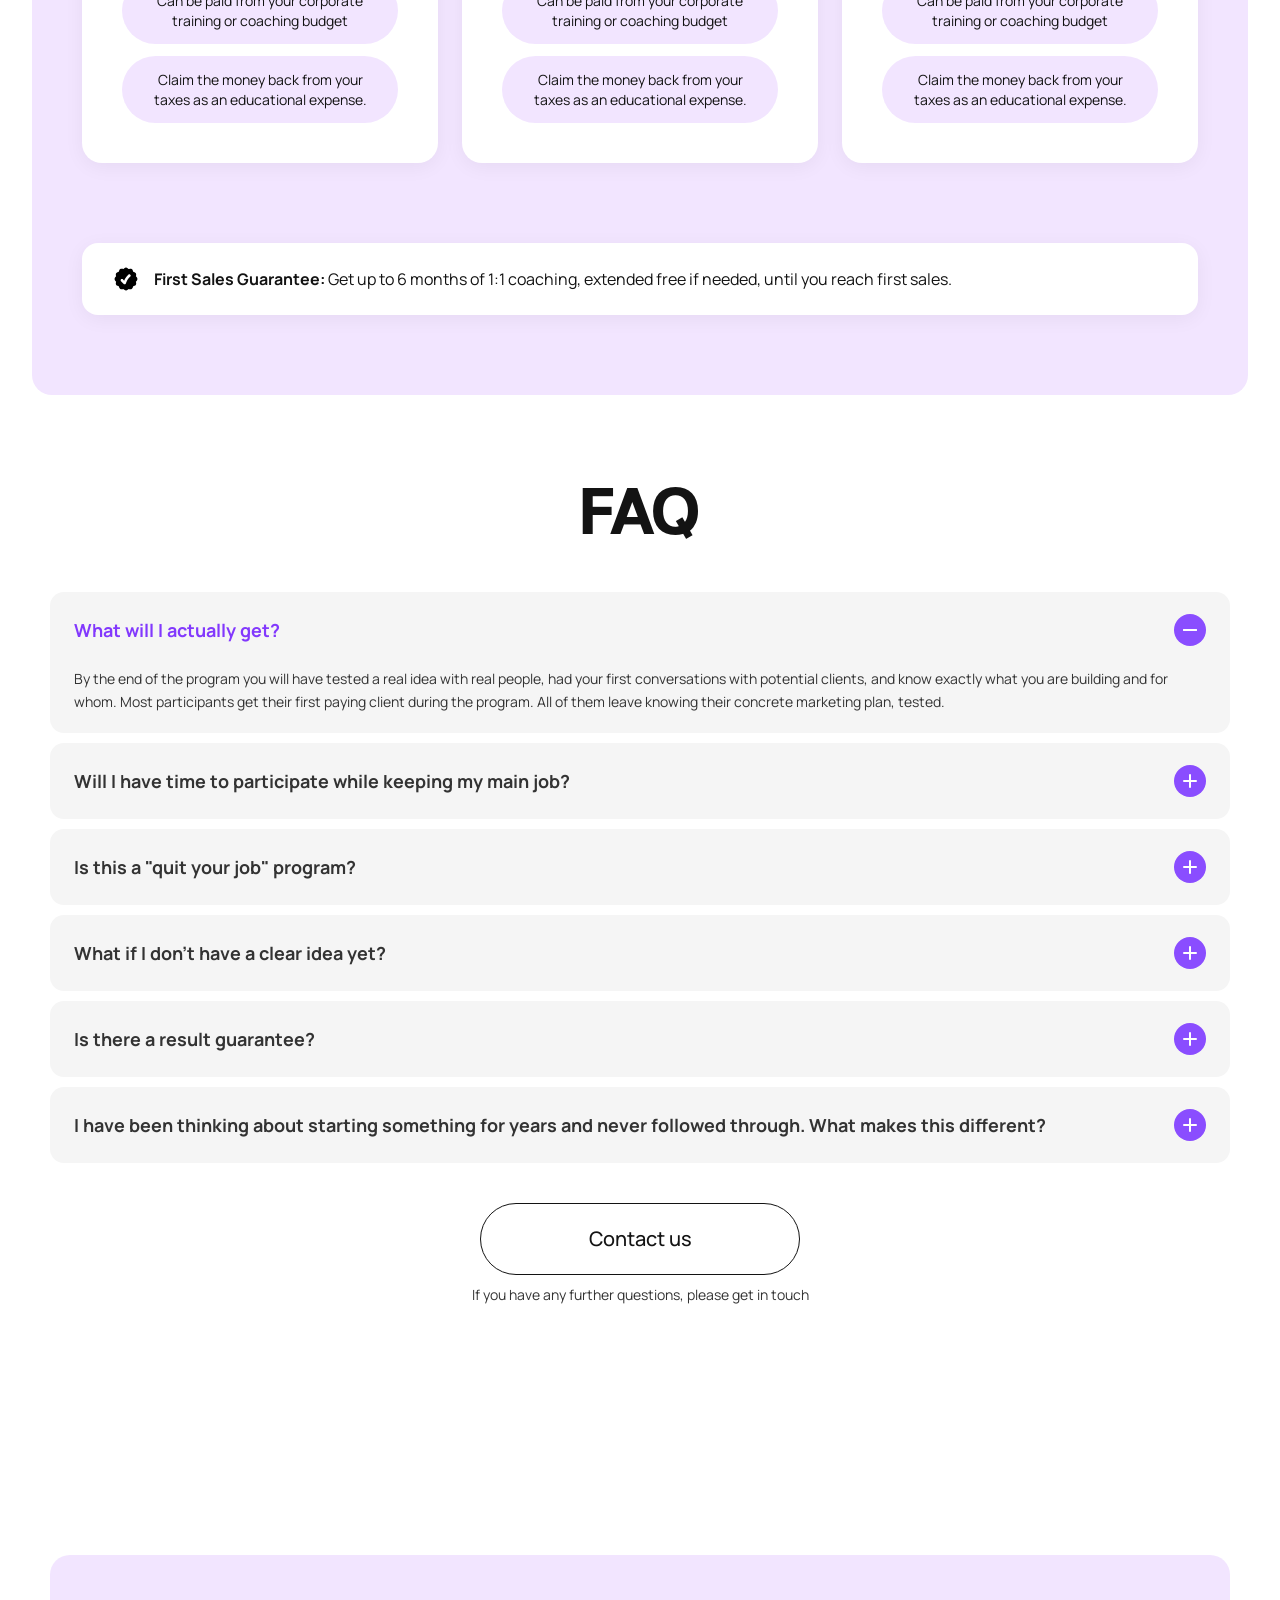
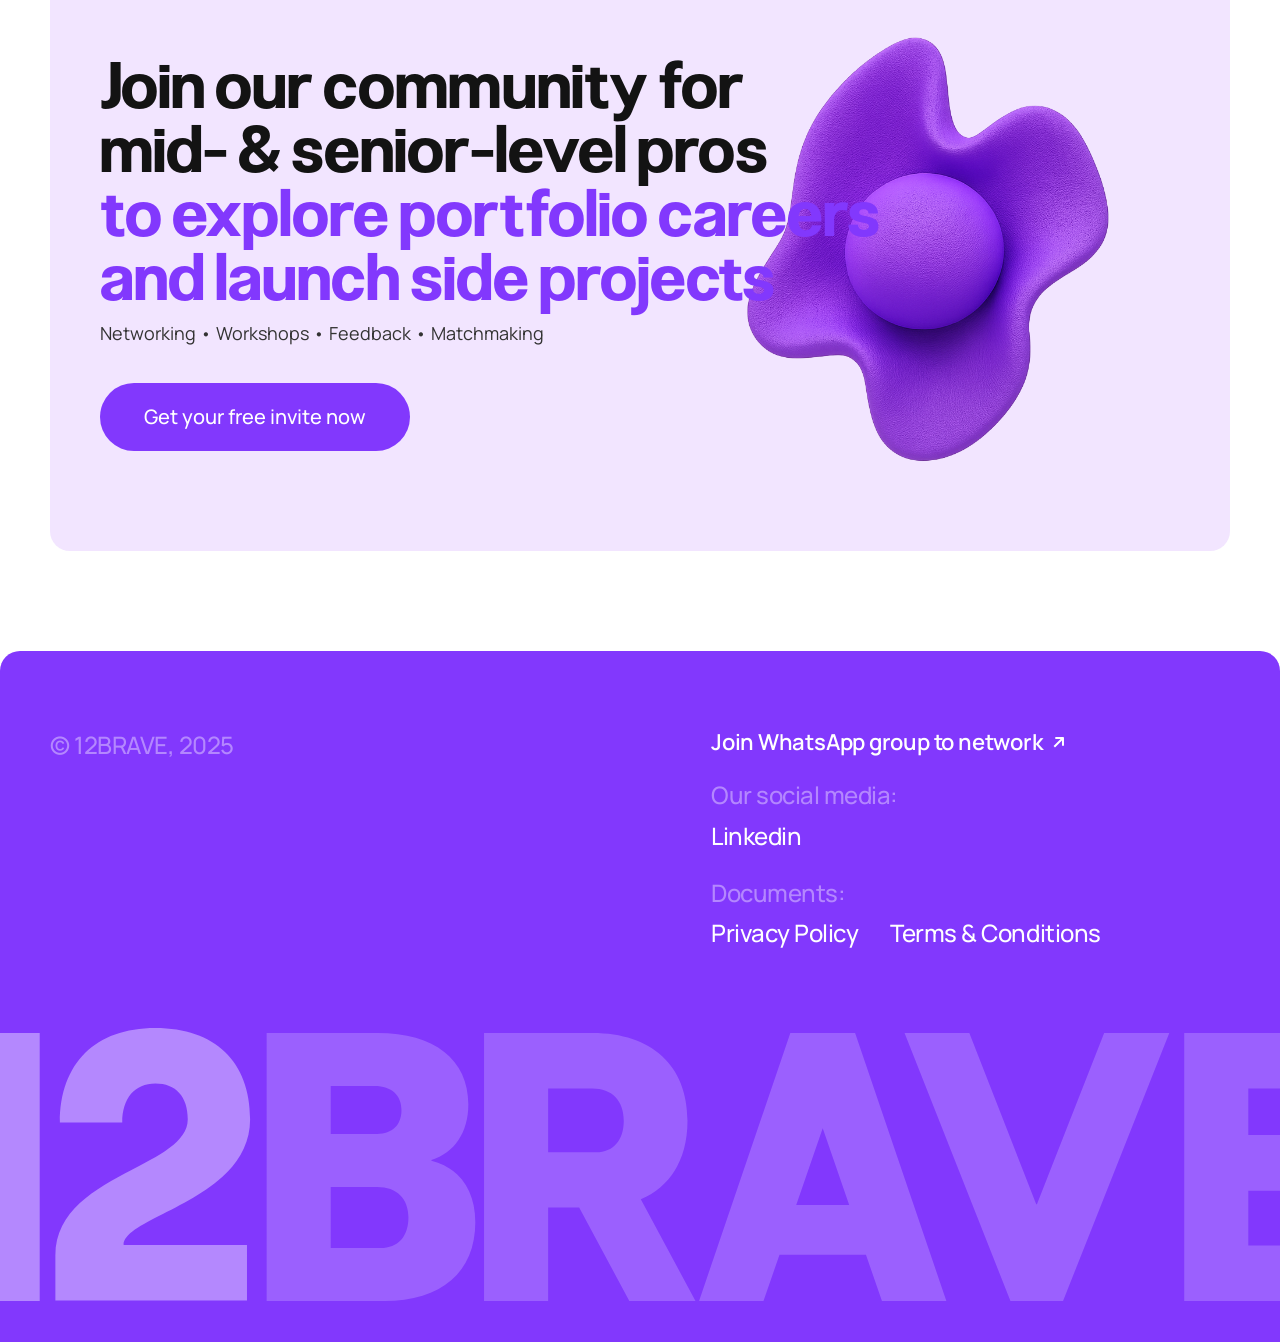
==== commit 117576fa: "Add privacy policy, terms pages, GTM tracking, and GDPR cookie banner - Create /privacy-policy and /" ====
--- a/index.html
+++ b/index.html
@@ -4,6 +4,32 @@
     <meta charset="UTF-8" />
     <meta name="viewport" content="width=device-width, initial-scale=1.0" />
     <title>Side Business Course for Professionals | 12BRAVE Program</title>
+    <!-- Google Consent Mode v2 (default: denied) -->
+    <script>
+    window.dataLayer = window.dataLayer || [];
+    function gtag(){dataLayer.push(arguments);}
+    gtag('consent', 'default', {
+      'ad_storage': 'denied',
+      'ad_user_data': 'denied',
+      'ad_personalization': 'denied',
+      'analytics_storage': 'denied'
+    });
+    if (localStorage.getItem('cookie_consent') === 'accepted') {
+      gtag('consent', 'update', {
+        'ad_storage': 'granted',
+        'ad_user_data': 'granted',
+        'ad_personalization': 'granted',
+        'analytics_storage': 'granted'
+      });
+    }
+    </script>
+    <!-- Google Tag Manager -->
+    <script>(function(w,d,s,l,i){w[l]=w[l]||[];w[l].push({'gtm.start':
+    new Date().getTime(),event:'gtm.js'});var f=d.getElementsByTagName(s)[0],
+    j=d.createElement(s),dl=l!='dataLayer'?'&l='+l:'';j.async=true;j.src=
+    'https://www.googletagmanager.com/gtm.js?id='+i+dl;f.parentNode.insertBefore(j,f);
+    })(window,document,'script','dataLayer','GTM-W3VKWVWC');</script>
+    <!-- End Google Tag Manager -->
     <link rel="preconnect" href="https://fonts.googleapis.com" />
     <link
       href="https://fonts.googleapis.com/css2?family=Manrope:wght@300;400;500;600;700&display=swap"
@@ -17,6 +43,11 @@
     <link rel="icon" type="image/svg+xml" href="assets/logo.svg" />
   </head>
   <body>
+    <!-- Google Tag Manager (noscript) -->
+    <noscript><iframe src="https://www.googletagmanager.com/ns.html?id=GTM-W3VKWVWC"
+    height="0" width="0" style="display:none;visibility:hidden"></iframe></noscript>
+    <!-- End Google Tag Manager (noscript) -->
+
     <!-- ===== NAVBAR ===== -->
     <nav class="navbar" id="navbar">
       <div class="navbar-inner">
@@ -198,7 +229,6 @@
             width="384"
             height="66"
             loading="eager"
-            sizes="(max-width: 479px) 100vw, 384px"
             src="assets/logos/rsm.png"
             alt="RSM"
           />
@@ -266,7 +296,6 @@
             width="384"
             height="66"
             loading="eager"
-            sizes="(max-width: 479px) 100vw, 384px"
             src="assets/logos/rsm.png"
             alt="RSM"
           />
@@ -2116,5 +2145,37 @@
     <script src="https://cdnjs.cloudflare.com/ajax/libs/gsap/3.12.2/ScrollTrigger.min.js"></script>
     <script src="https://cdn.jsdelivr.net/npm/swiper@10/swiper-bundle.min.js"></script>
     <script src="scripts.js?v=4"></script>
+
+    <!-- ===== COOKIE BANNER ===== -->
+    <div class="cookie-banner" id="cookie-banner">
+      <div class="cookie-banner-inner">
+        <p class="cookie-text">We use cookies to improve your experience and analyze site traffic. By clicking "Accept", you consent to our use of cookies. <a href="/privacy-policy">Privacy Policy</a></p>
+        <div class="cookie-buttons">
+          <button class="cookie-btn cookie-btn-reject" id="cookie-reject">Reject</button>
+          <button class="cookie-btn cookie-btn-accept" id="cookie-accept">Accept</button>
+        </div>
+      </div>
+    </div>
+    <script>
+    (function(){
+      var banner = document.getElementById('cookie-banner');
+      if (!banner || localStorage.getItem('cookie_consent')) return;
+      banner.style.display = 'flex';
+      document.getElementById('cookie-accept').addEventListener('click', function(){
+        localStorage.setItem('cookie_consent', 'accepted');
+        gtag('consent', 'update', {
+          'ad_storage': 'granted',
+          'ad_user_data': 'granted',
+          'ad_personalization': 'granted',
+          'analytics_storage': 'granted'
+        });
+        banner.style.display = 'none';
+      });
+      document.getElementById('cookie-reject').addEventListener('click', function(){
+        localStorage.setItem('cookie_consent', 'rejected');
+        banner.style.display = 'none';
+      });
+    })();
+    </script>
   </body>
 </html>
--- a/styles.css
+++ b/styles.css
@@ -2819,8 +2819,32 @@
     font-size: 36px;
   }
 
+  .participants-section {
+    grid-row-gap: 32px;
+  }
+
+  .h2 {
+    font-size: 42px;
+  }
+
+  .participants-subtitle {
+    font-size: 16px;
+    text-align: center;
+    padding: 0 20px;
+  }
+
   .what-you-grid {
     grid-template-columns: 1fr;
+  }
+
+  .logo-track {
+    grid-column-gap: 40px;
+    height: 60px;
+  }
+
+  .logo-track img {
+    height: 32px;
+    width: auto;
   }
 }
 
@@ -2931,6 +2955,16 @@
 
   .footer-large-logo {
     height: auto;
+  }
+
+  .logo-track {
+    grid-column-gap: 24px;
+    height: 50px;
+  }
+
+  .logo-track img {
+    height: 24px;
+    width: auto;
   }
 }
 
@@ -3321,4 +3355,96 @@
   .contact-popup-title {
     font-size: 28px;
   }
+}
+
+/* ================================================================
+   COOKIE BANNER
+   ================================================================ */
+.cookie-banner {
+  display: none;
+  position: fixed;
+  bottom: 0;
+  left: 0;
+  right: 0;
+  z-index: 99998;
+  background: rgba(19, 19, 19, 0.95);
+  backdrop-filter: blur(12px);
+  -webkit-backdrop-filter: blur(12px);
+  padding: 20px 50px;
+  justify-content: center;
+}
+
+.cookie-banner-inner {
+  max-width: 1200px;
+  width: 100%;
+  display: flex;
+  align-items: center;
+  justify-content: space-between;
+  gap: 32px;
+}
+
+.cookie-text {
+  font-size: 14px;
+  line-height: 1.5;
+  color: rgba(255, 255, 255, 0.8);
+  flex: 1;
+}
+
+.cookie-text a {
+  color: #fff;
+  text-decoration: underline;
+  font-weight: 500;
+}
+
+.cookie-text a:hover {
+  color: #c4a0ff;
+}
+
+.cookie-buttons {
+  display: flex;
+  gap: 12px;
+  flex-shrink: 0;
+}
+
+.cookie-btn {
+  padding: 10px 28px;
+  border-radius: 100px;
+  font-family: 'Manrope', sans-serif;
+  font-size: 14px;
+  font-weight: 600;
+  cursor: pointer;
+  border: none;
+  transition: opacity 0.2s;
+}
+
+.cookie-btn:hover {
+  opacity: 0.85;
+}
+
+.cookie-btn-accept {
+  background: #8a4dff;
+  color: #fff;
+}
+
+.cookie-btn-reject {
+  background: transparent;
+  color: #fff;
+  border: 1px solid rgba(255, 255, 255, 0.3);
+}
+
+@media (max-width: 768px) {
+  .cookie-banner {
+    padding: 20px 16px;
+  }
+
+  .cookie-banner-inner {
+    flex-direction: column;
+    gap: 16px;
+    text-align: center;
+  }
+
+  .cookie-buttons {
+    width: 100%;
+    justify-content: center;
+  }
 }
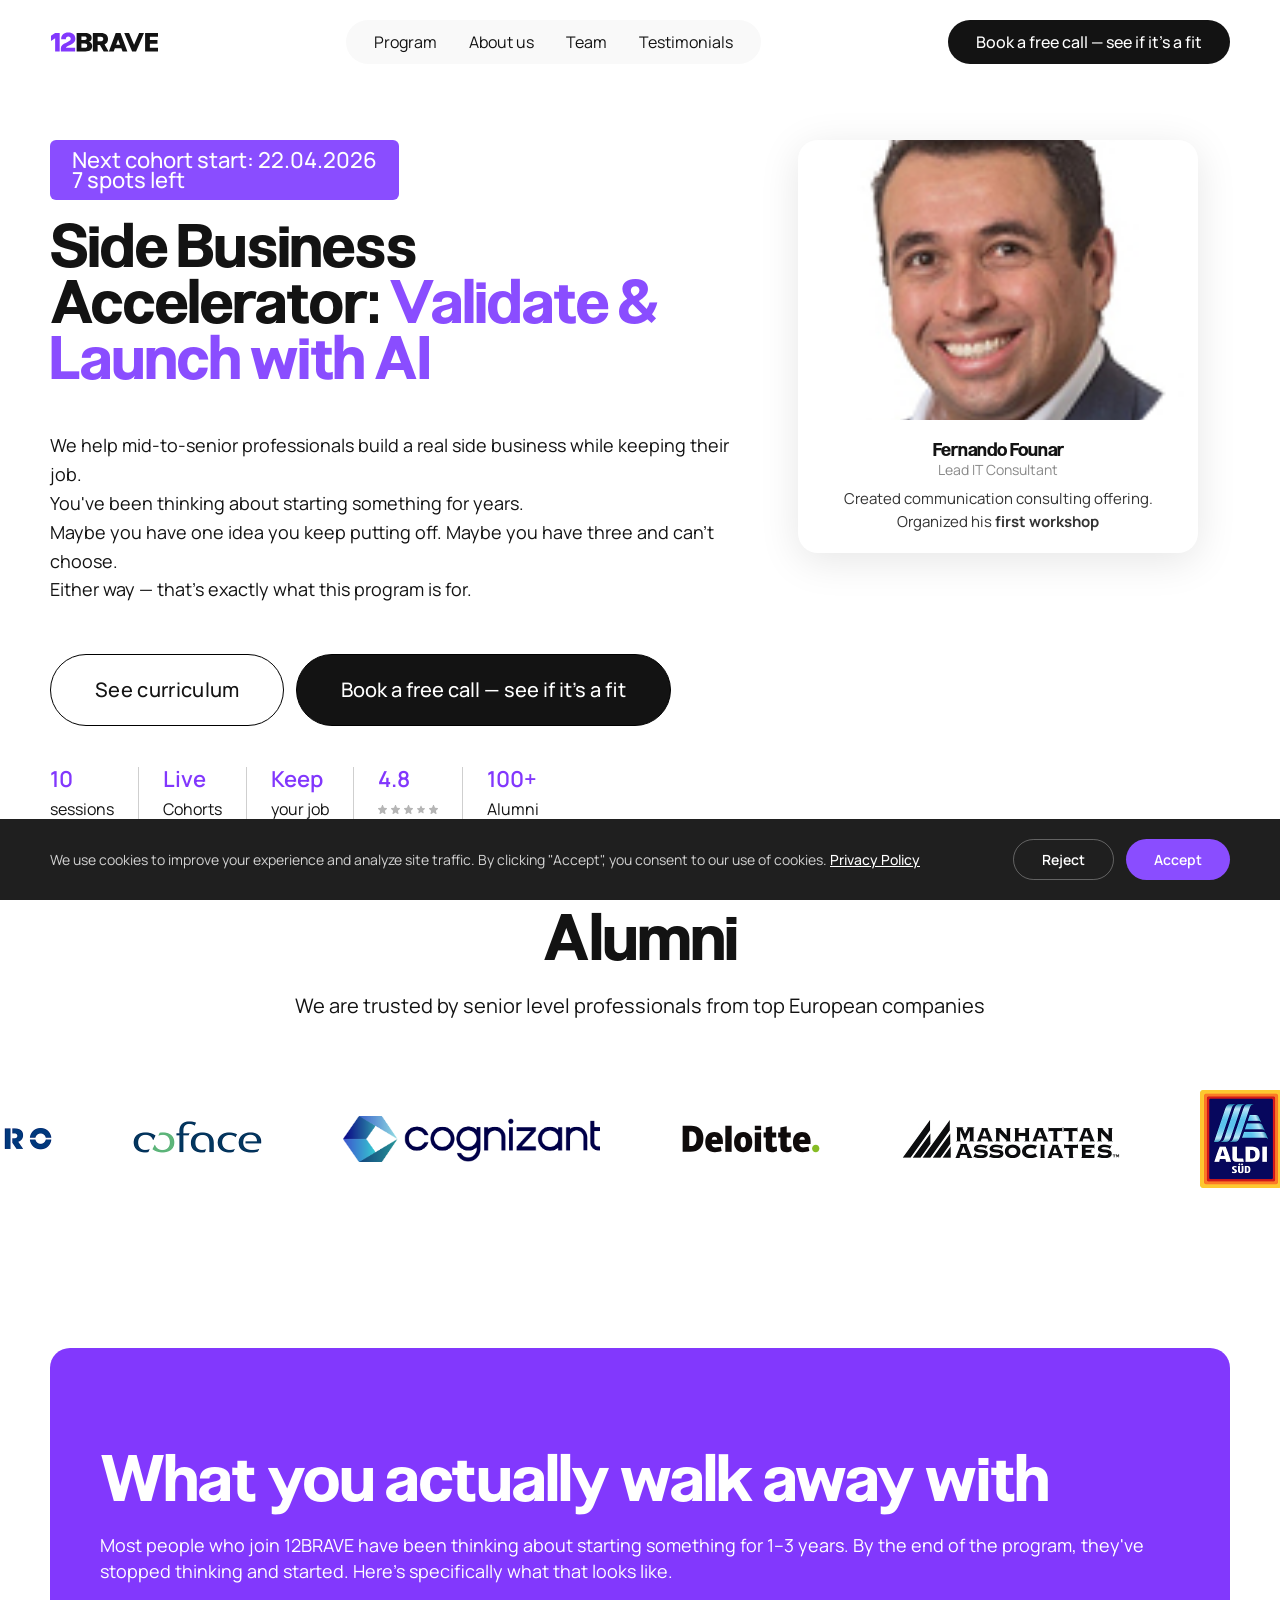
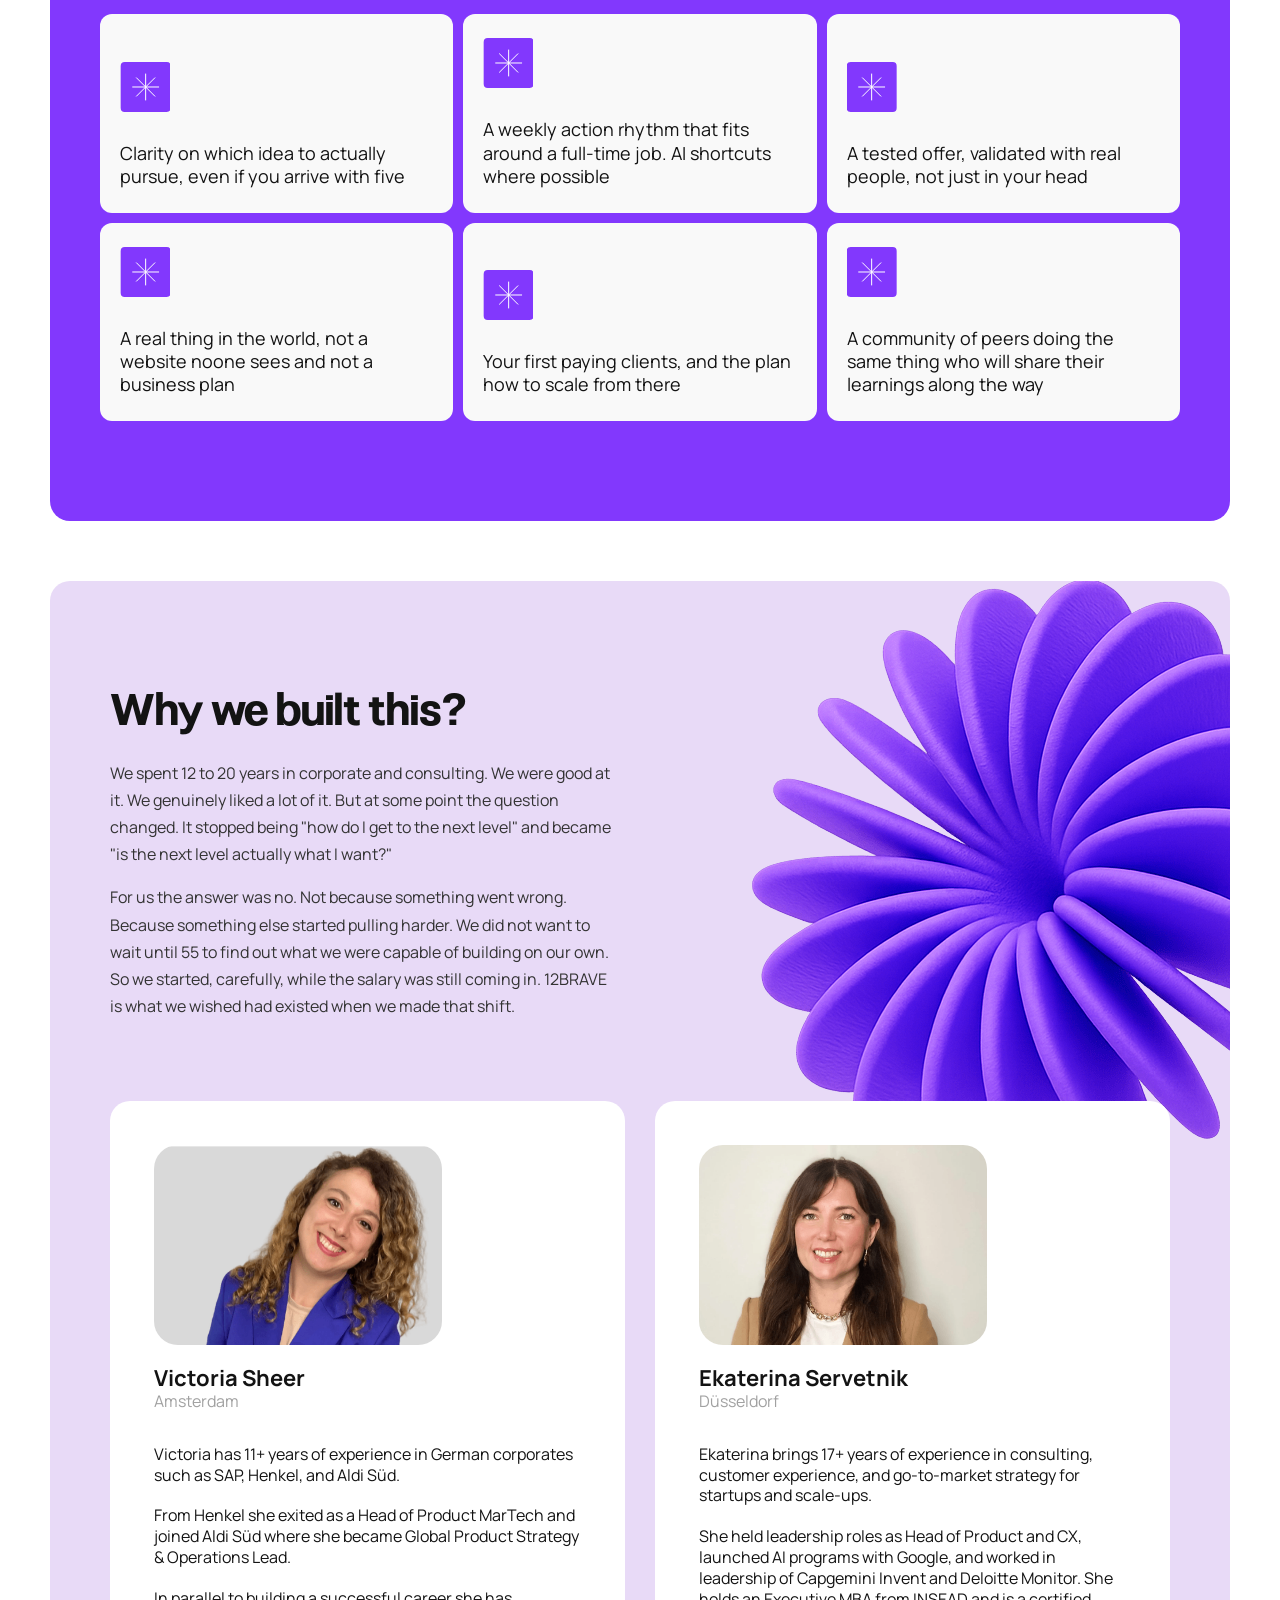
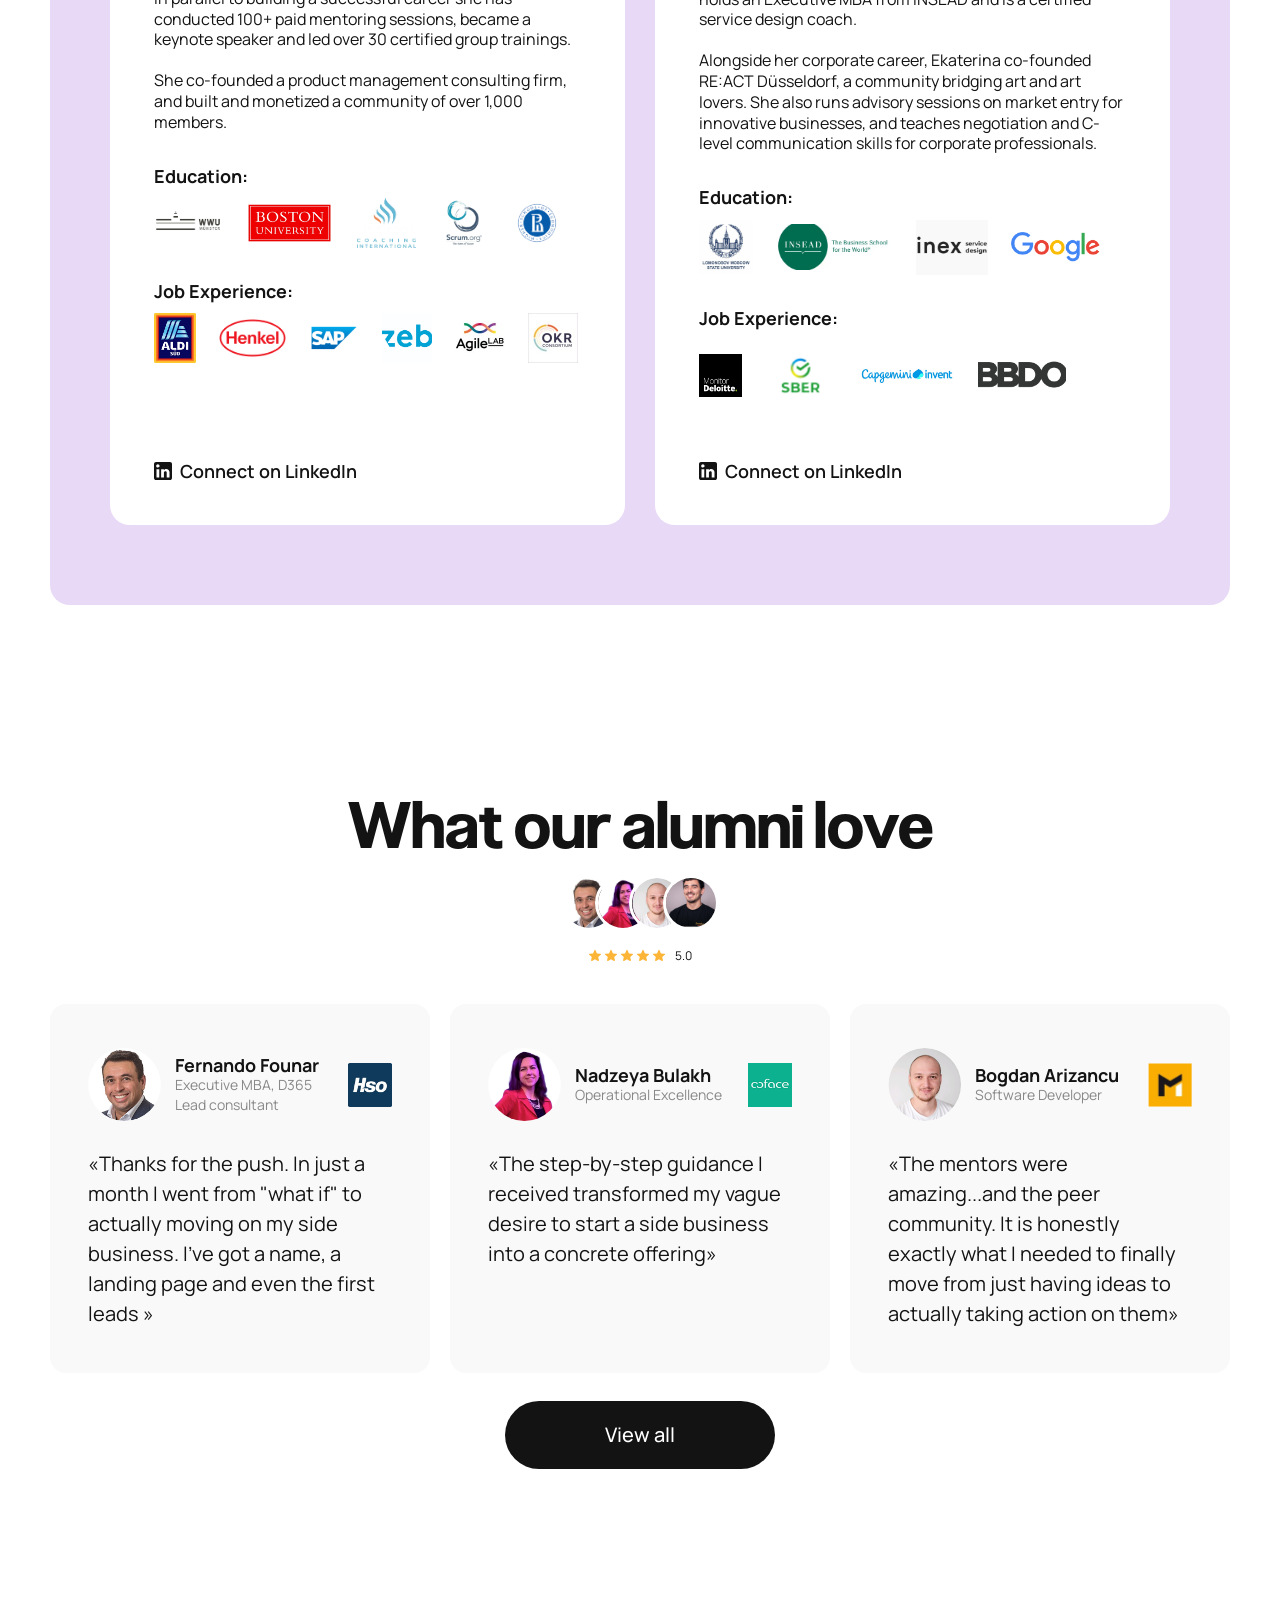
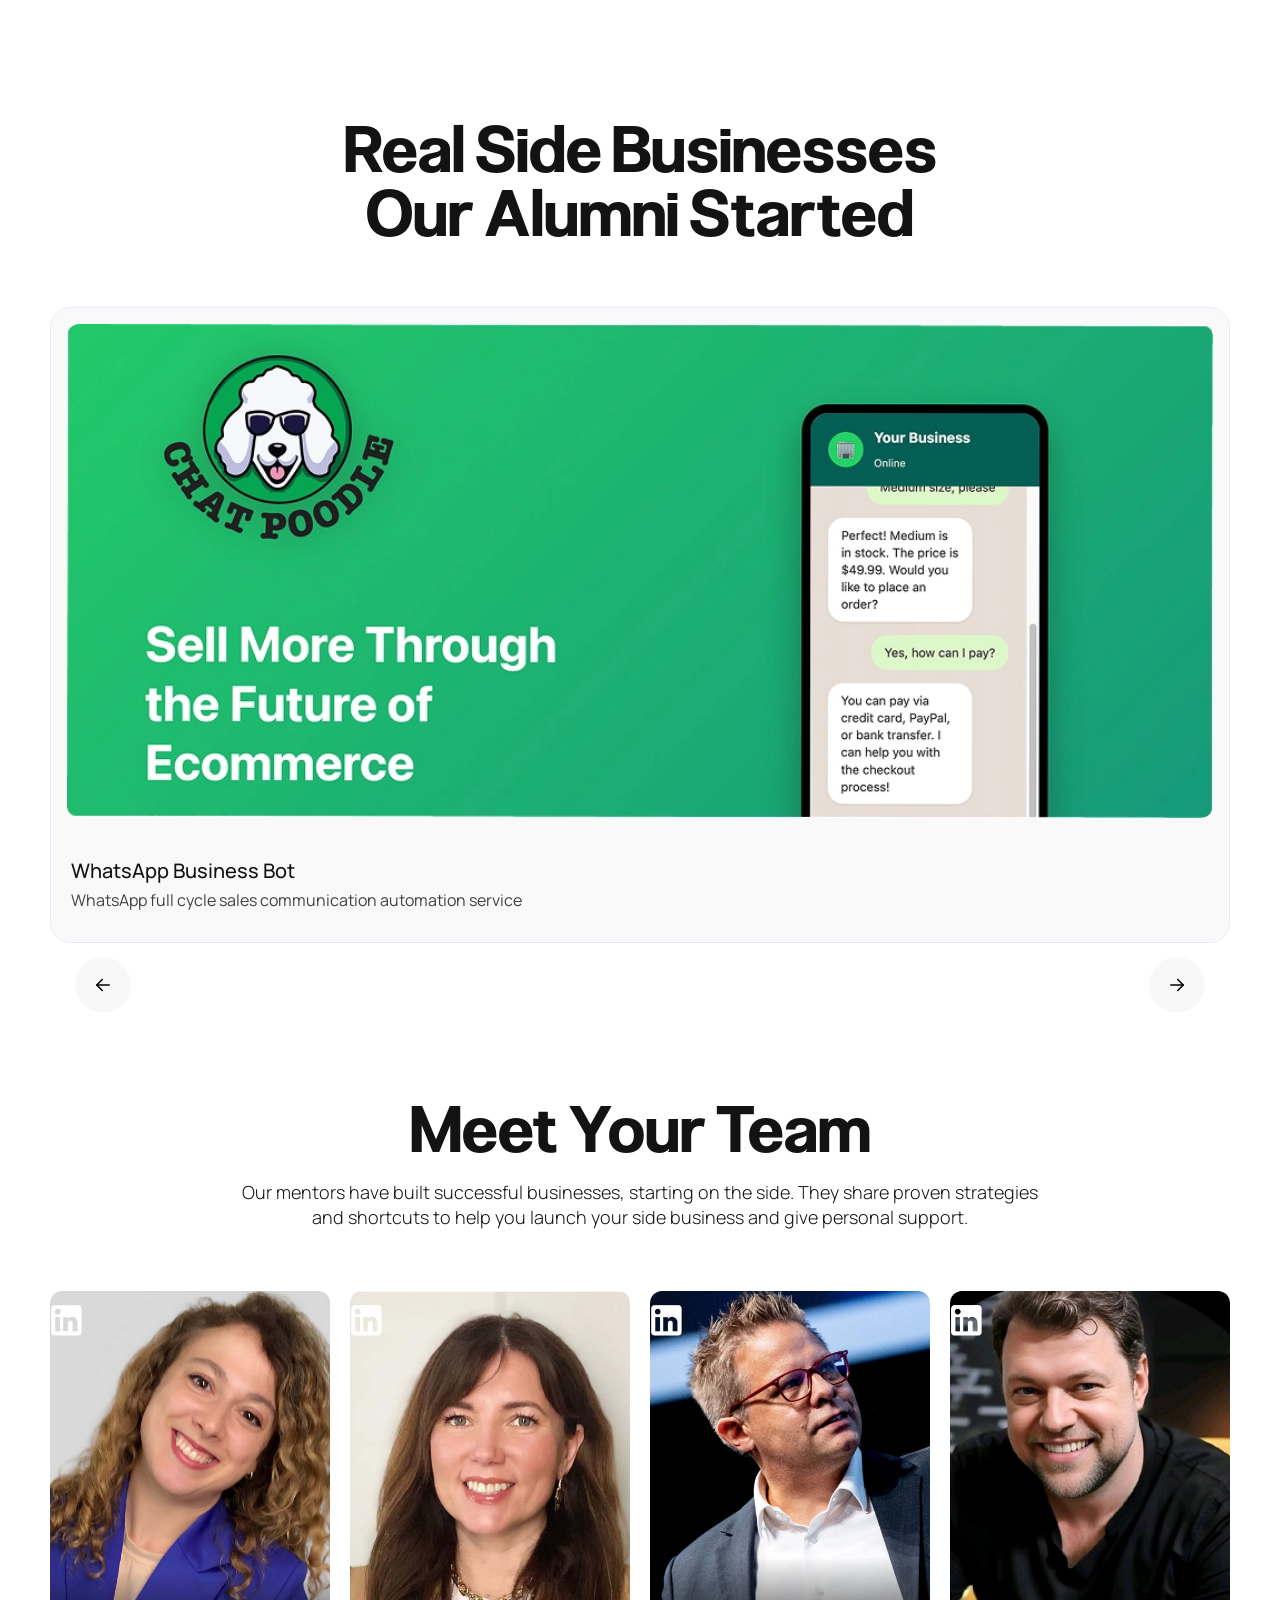
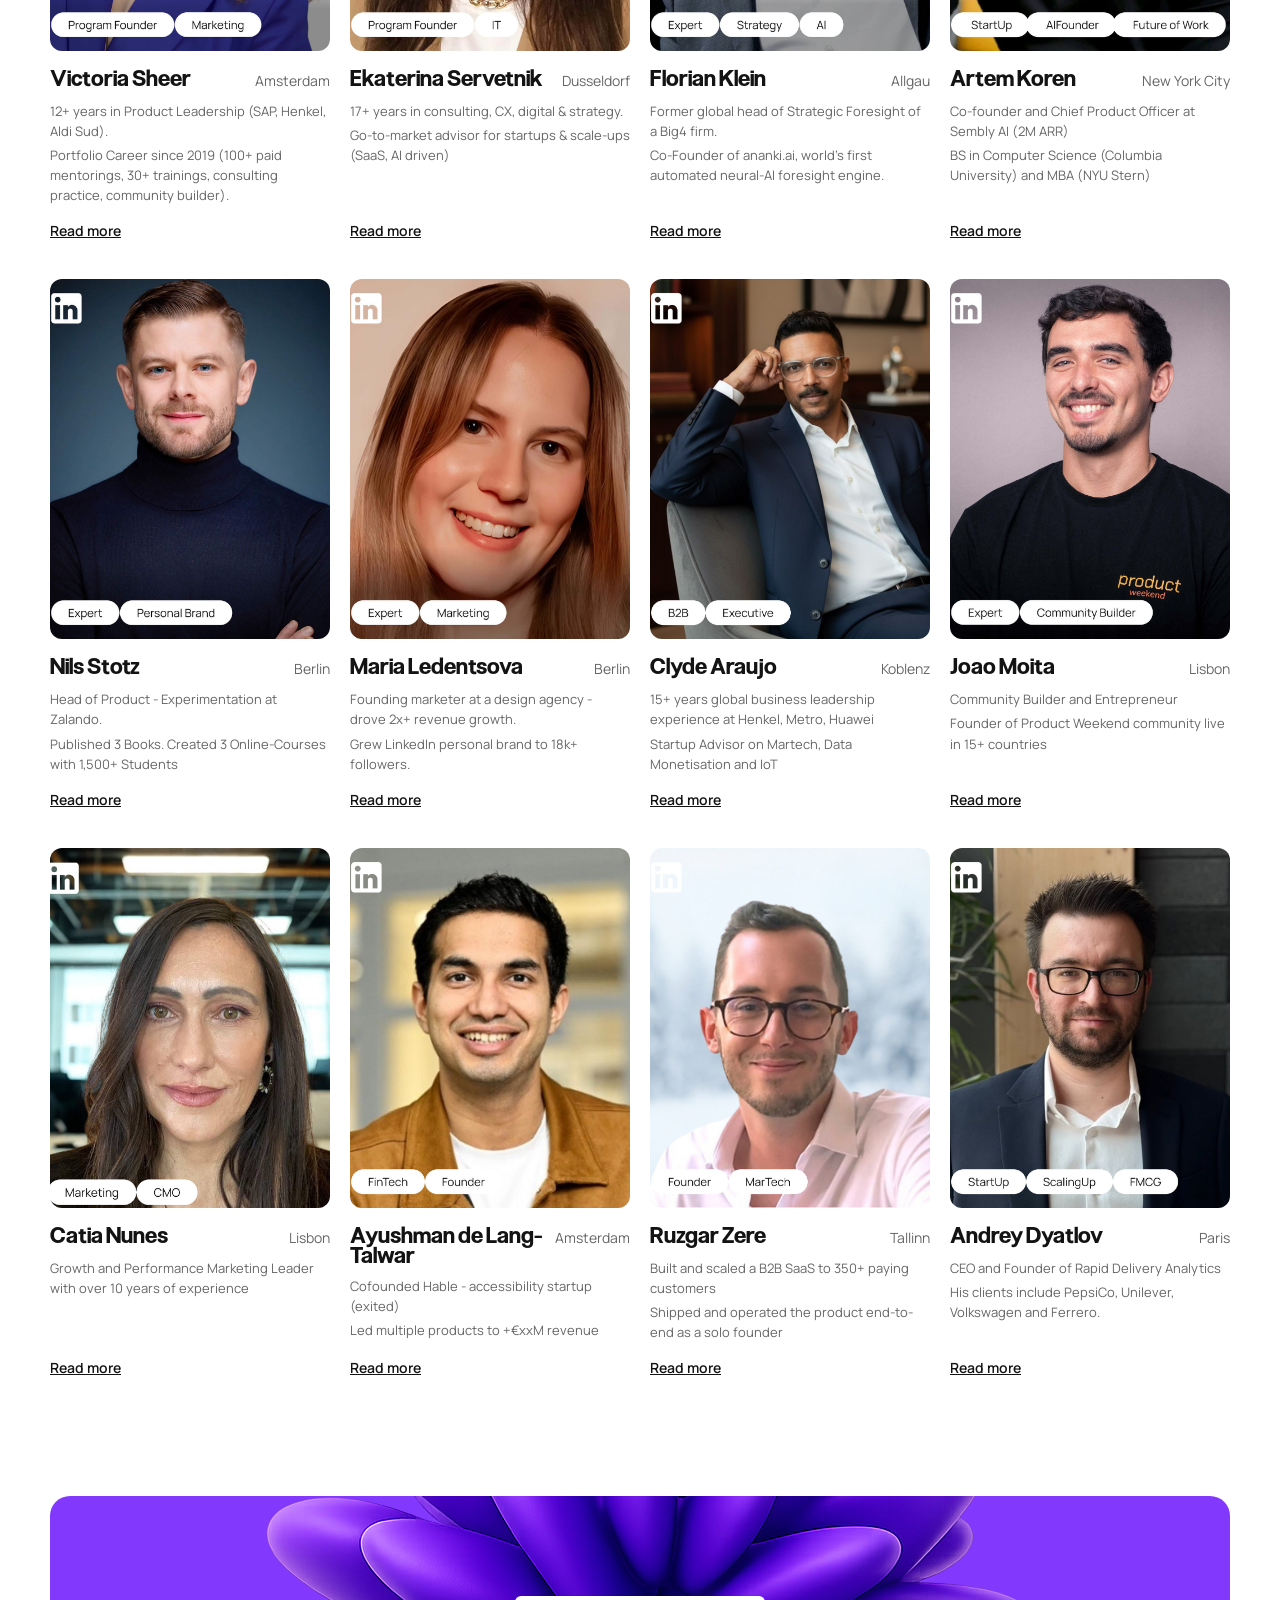
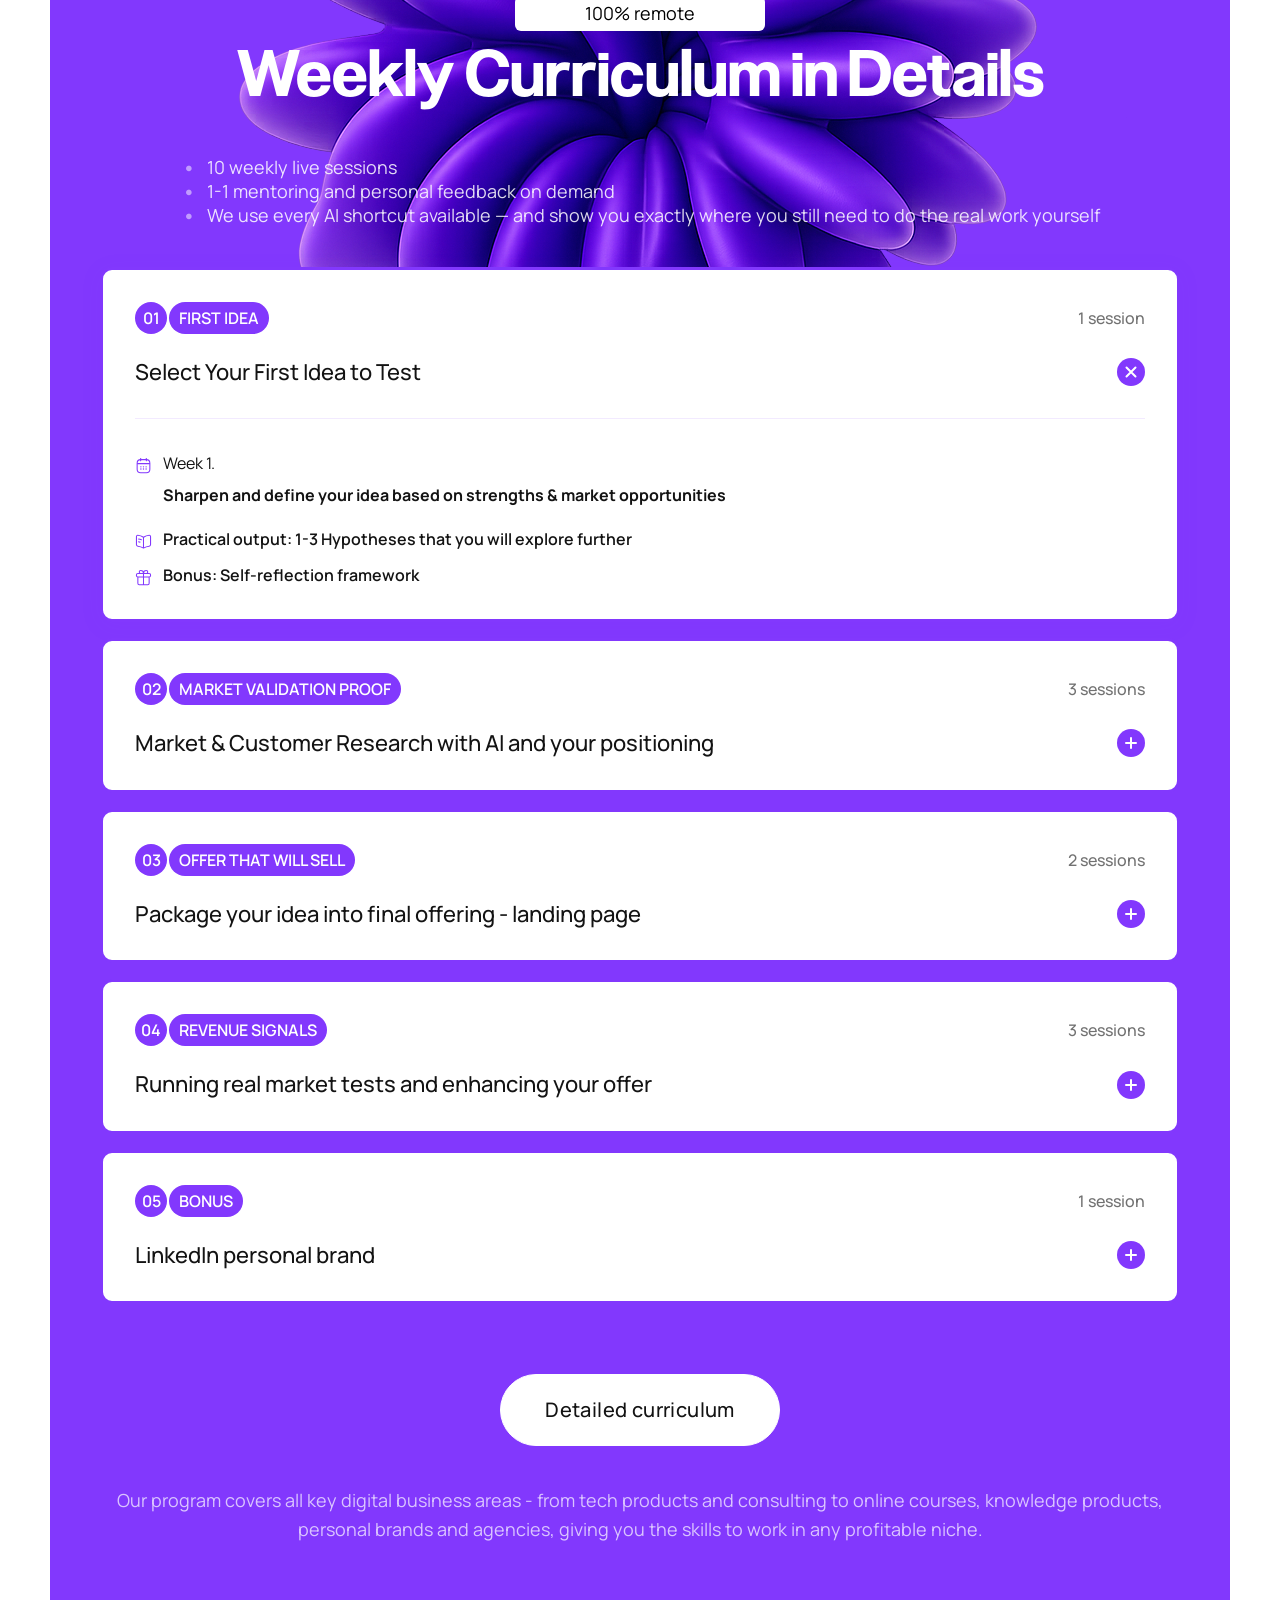
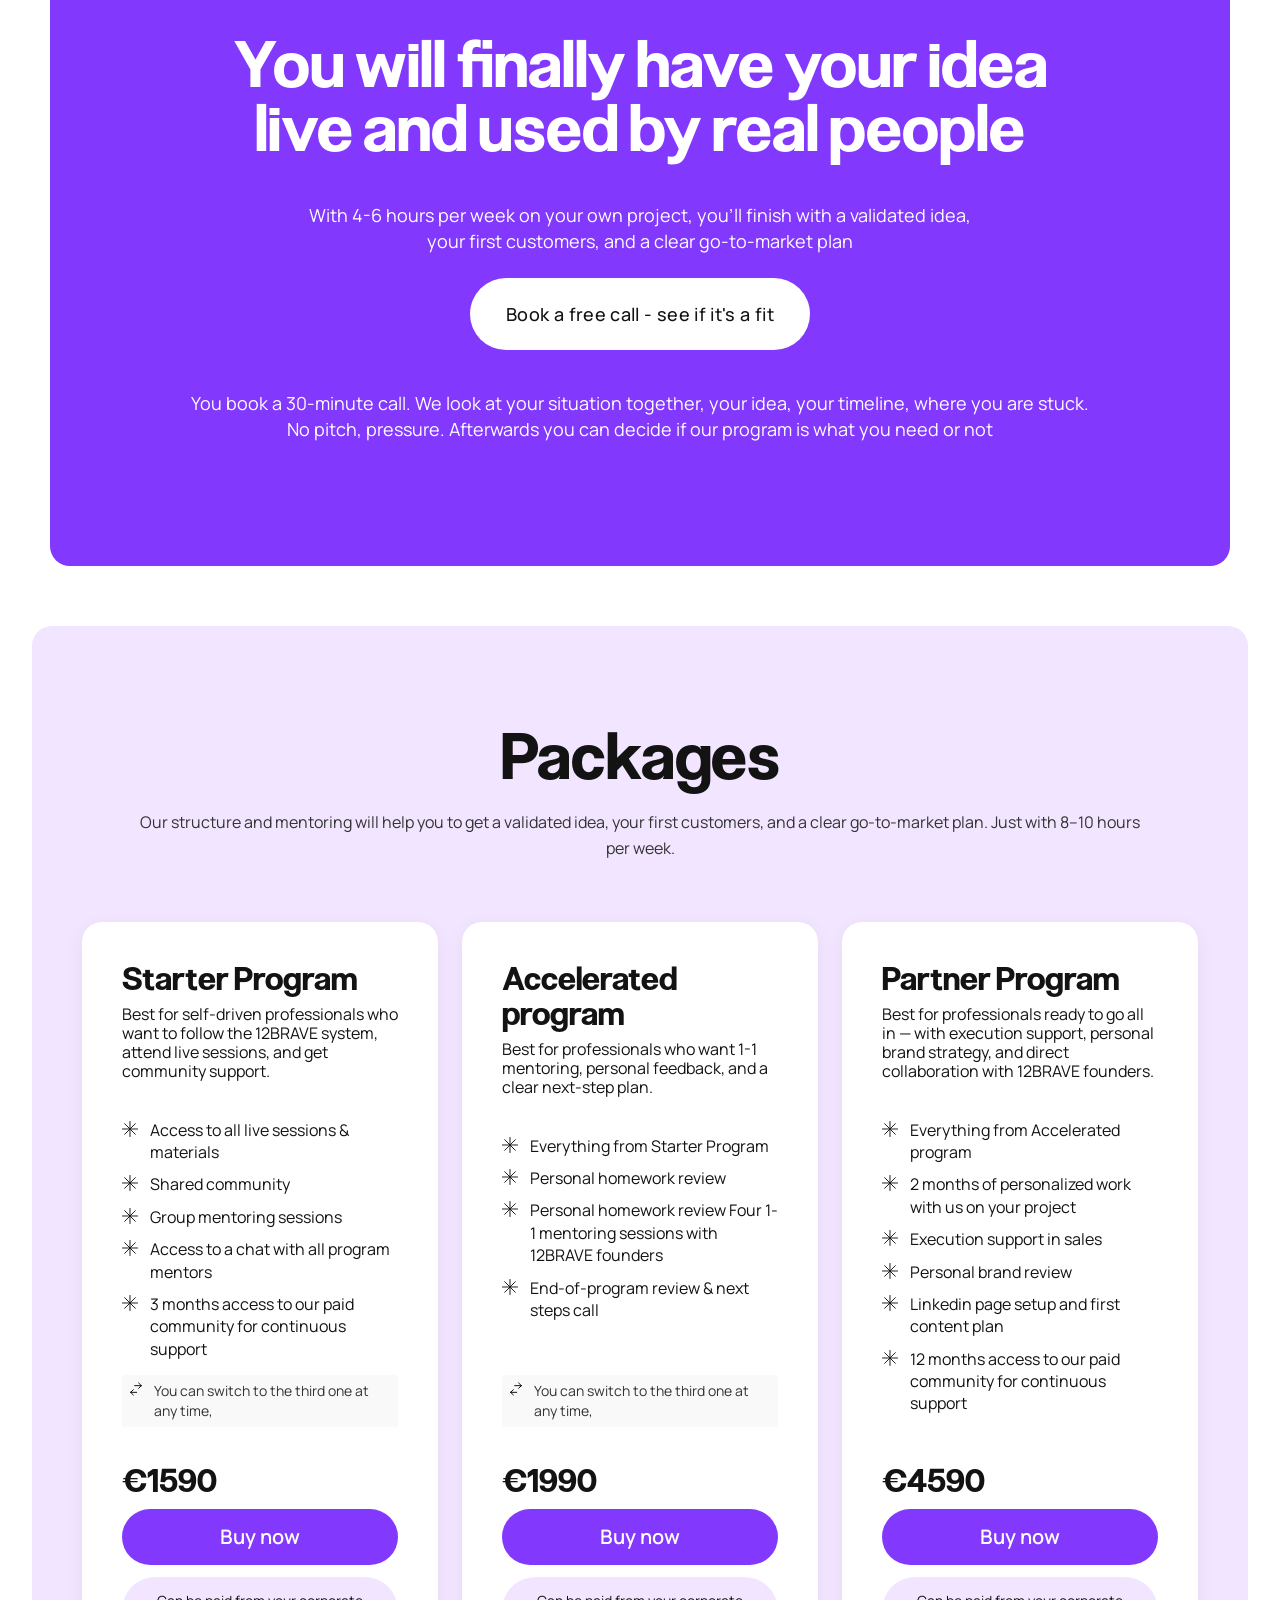
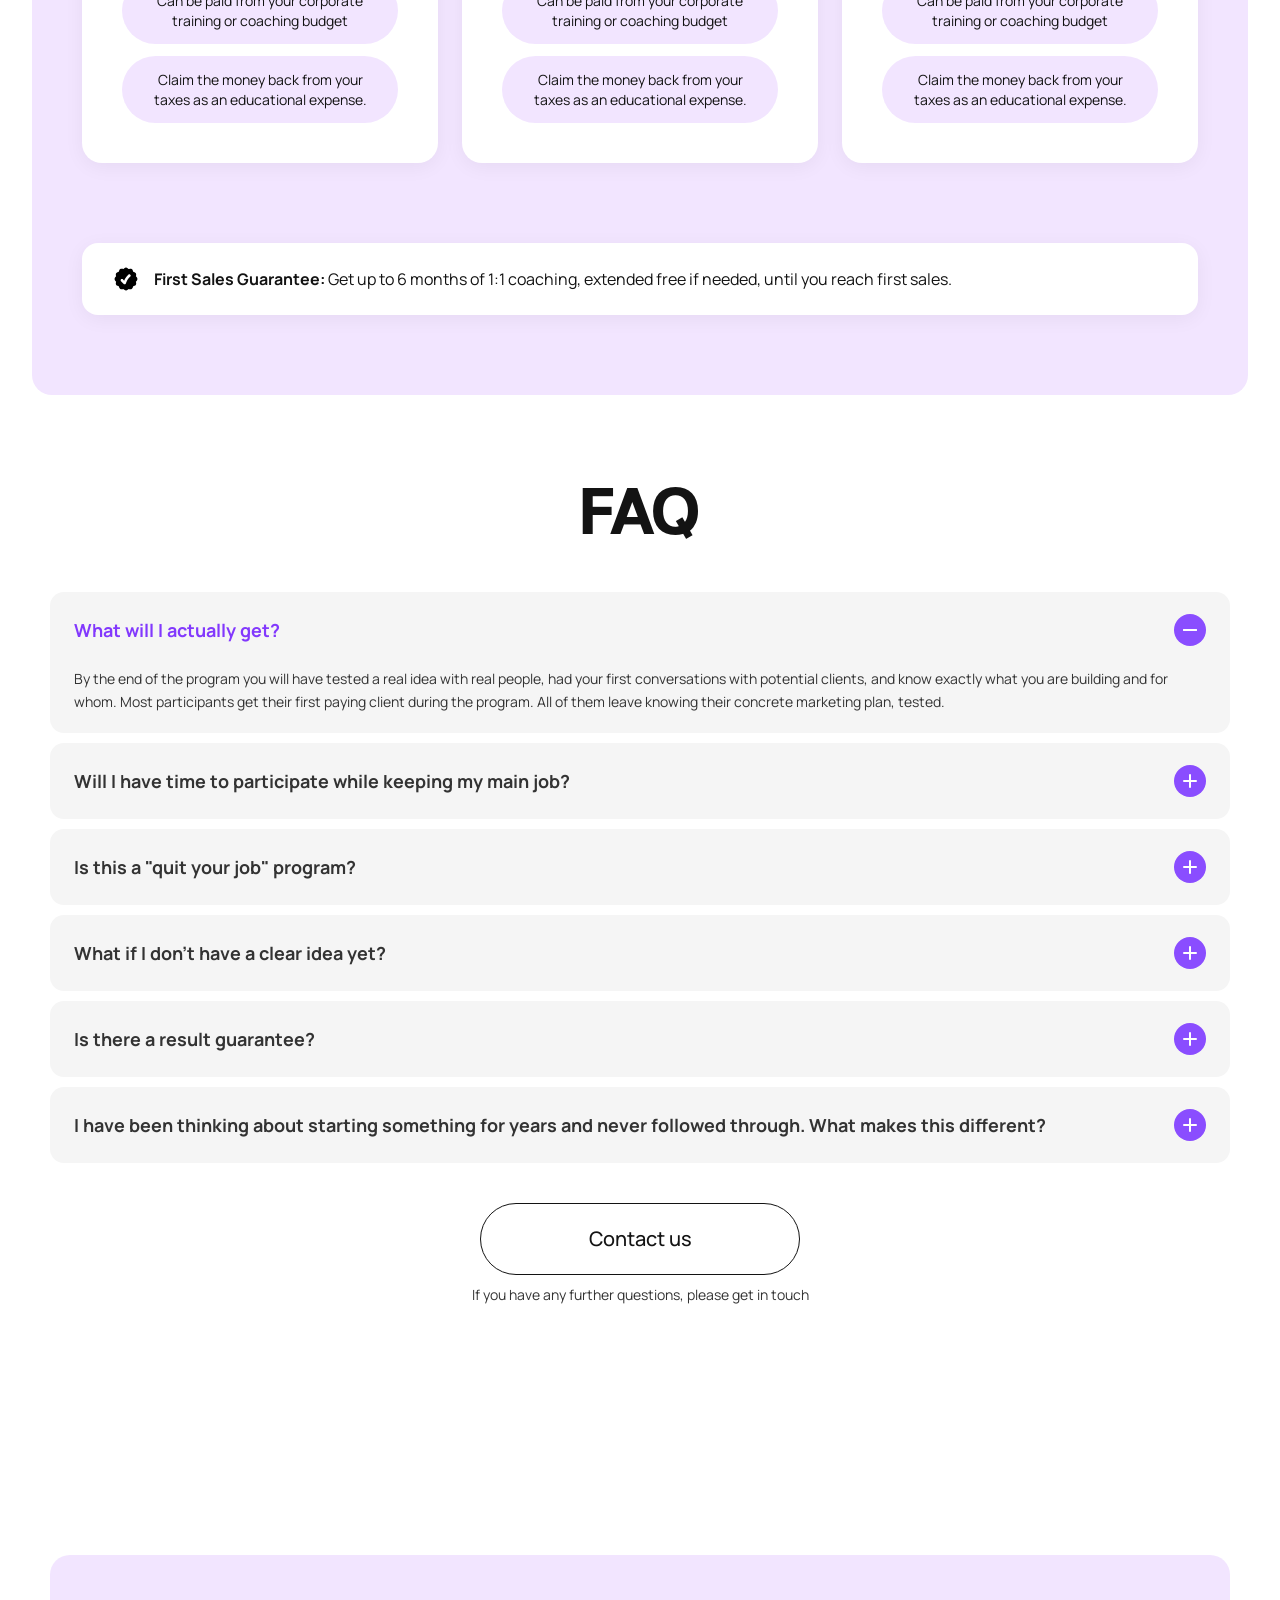
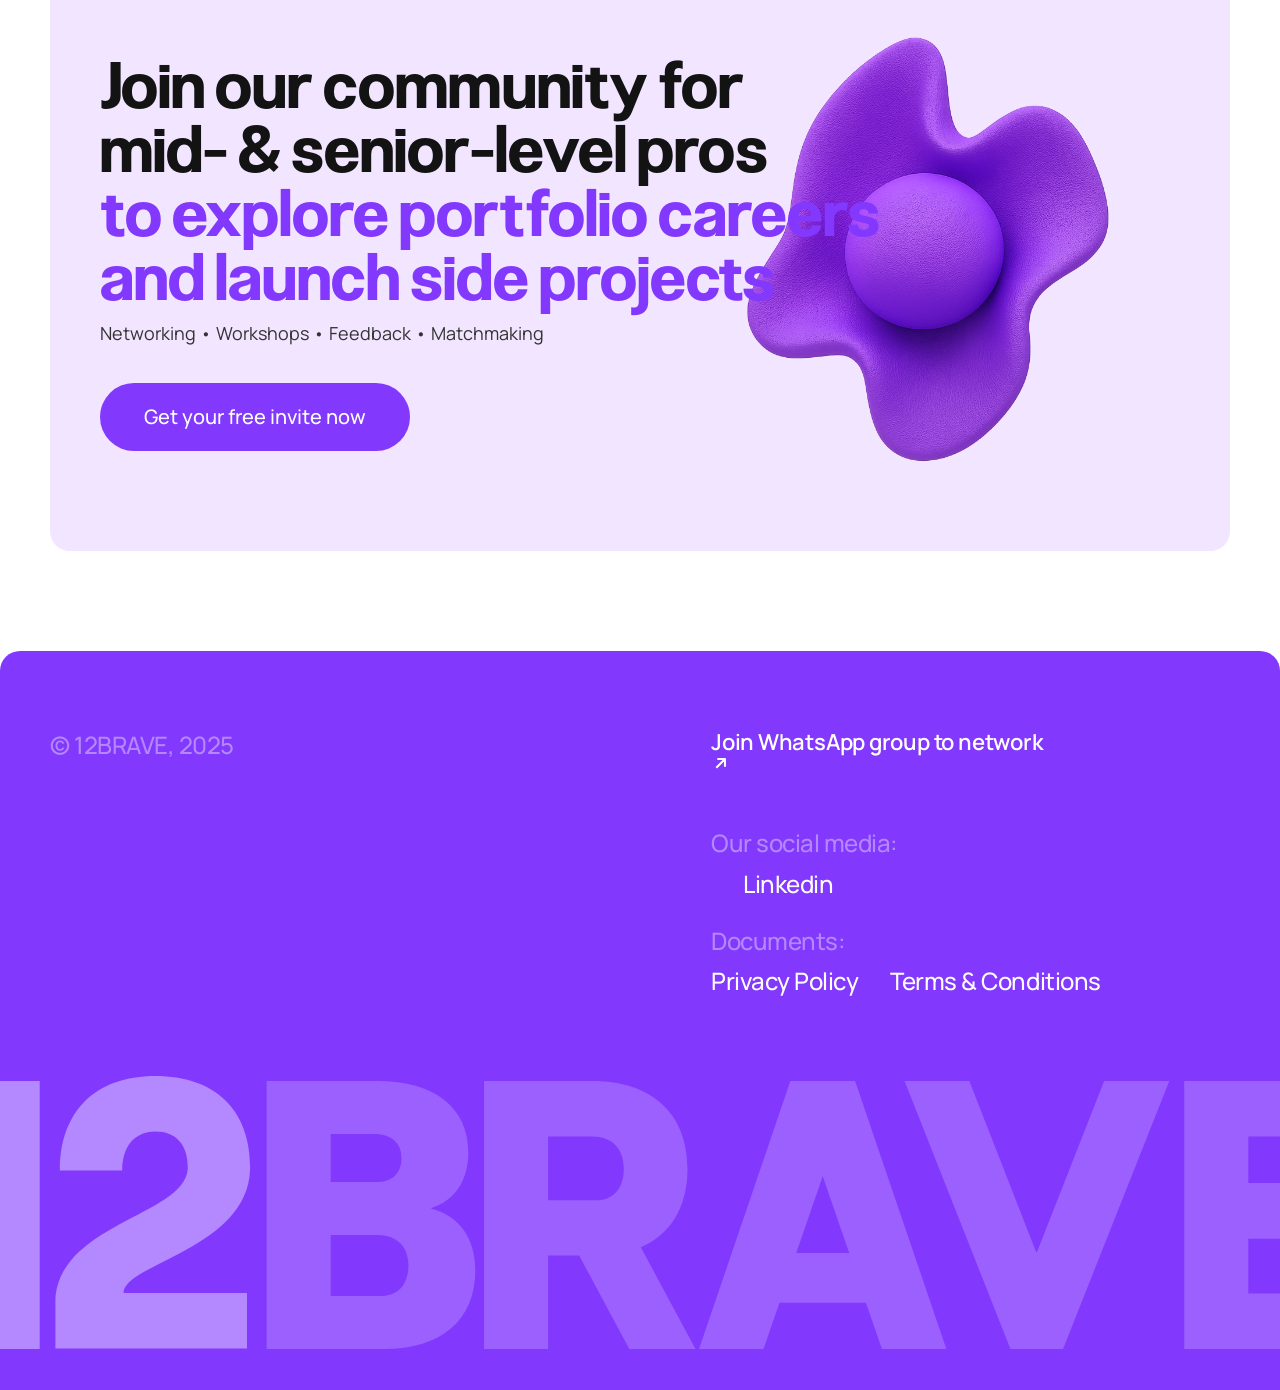
==== commit fcf1907e: "Add button IDs and data-w-id attributes to match live site, fix legal page links - Add button IDs (b" ====
--- a/index.html
+++ b/index.html
@@ -41,12 +41,125 @@
     />
     <link rel="stylesheet" href="styles.css?v=20" />
     <link rel="icon" type="image/svg+xml" href="assets/logo.svg" />
+    <link rel="canonical" href="https://12brave.com/" />
+    <meta name="description" content="12BRAVE is a 12-week side business accelerator for mid-to-senior professionals. Validate your idea, get your first clients, and launch with AI — all while keeping your job." />
+    <!-- Open Graph -->
+    <meta property="og:type" content="website" />
+    <meta property="og:url" content="https://12brave.com/" />
+    <meta property="og:title" content="Side Business Course for Professionals | 12BRAVE Program" />
+    <meta property="og:description" content="12BRAVE is a 12-week side business accelerator for mid-to-senior professionals. Validate your idea, get your first clients, and launch with AI — all while keeping your job." />
+    <meta property="og:image" content="https://12brave.com/assets/og-image.jpg" />
+    <!-- Twitter Card -->
+    <meta name="twitter:card" content="summary_large_image" />
+    <meta name="twitter:title" content="Side Business Course for Professionals | 12BRAVE Program" />
+    <meta name="twitter:description" content="12BRAVE is a 12-week side business accelerator for mid-to-senior professionals. Validate your idea, get your first clients, and launch with AI — all while keeping your job." />
+    <meta name="twitter:image" content="https://12brave.com/assets/og-image.jpg" />
+    <!-- Structured Data -->
+    <script type="application/ld+json">
+    {
+      "@context": "https://schema.org",
+      "@type": "Organization",
+      "name": "12BRAVE",
+      "url": "https://12brave.com",
+      "logo": "https://12brave.com/assets/logo.svg",
+      "sameAs": [
+        "https://www.linkedin.com/company/12brave/"
+      ],
+      "contactPoint": {
+        "@type": "ContactPoint",
+        "email": "team@12brave.com",
+        "contactType": "customer service"
+      }
+    }
+    </script>
+    <script type="application/ld+json">
+    {
+      "@context": "https://schema.org",
+      "@type": "Course",
+      "name": "Side Business Accelerator: Validate & Launch with AI",
+      "description": "A 12-week program that helps mid-to-senior professionals build a real side business while keeping their job. Validate your idea, get your first clients, and launch with AI.",
+      "provider": {
+        "@type": "Organization",
+        "name": "12BRAVE",
+        "url": "https://12brave.com"
+      },
+      "hasCourseInstance": {
+        "@type": "CourseInstance",
+        "courseMode": "online",
+        "duration": "P12W"
+      },
+      "aggregateRating": {
+        "@type": "AggregateRating",
+        "ratingValue": "4.8",
+        "bestRating": "5",
+        "ratingCount": "50"
+      }
+    }
+    </script>
+    <script type="application/ld+json">
+    {
+      "@context": "https://schema.org",
+      "@type": "FAQPage",
+      "mainEntity": [
+        {
+          "@type": "Question",
+          "name": "What will I actually get?",
+          "acceptedAnswer": {
+            "@type": "Answer",
+            "text": "By the end of the program you will have tested a real idea with real people, had your first conversations with potential clients, and know exactly what you are building and for whom. Most participants get their first paying client during the program."
+          }
+        },
+        {
+          "@type": "Question",
+          "name": "Will I have time to participate while keeping my main job?",
+          "acceptedAnswer": {
+            "@type": "Answer",
+            "text": "Yes, the program is specifically designed for full-time working professionals. You would need 4 to 6 hours a week to work on your business idea with us."
+          }
+        },
+        {
+          "@type": "Question",
+          "name": "Is this a quit your job program?",
+          "acceptedAnswer": {
+            "@type": "Answer",
+            "text": "No. You keep your job the entire time. The program is built specifically for people who are not ready to quit and should not have to. You build something real alongside the salary."
+          }
+        },
+        {
+          "@type": "Question",
+          "name": "What if I don't have a clear idea yet?",
+          "acceptedAnswer": {
+            "@type": "Answer",
+            "text": "Most people who join do not. Some have one idea they have been sitting on for two years. Some arrive with four ideas and no idea which to pursue. Both are completely normal and exactly what the first weeks of the program are designed to resolve."
+          }
+        },
+        {
+          "@type": "Question",
+          "name": "Is there a result guarantee?",
+          "acceptedAnswer": {
+            "@type": "Answer",
+            "text": "If you show up and do the work, you will make progress. If you ever feel stuck, we offer additional 1-1 coaching at no extra cost until you get your first clients."
+          }
+        },
+        {
+          "@type": "Question",
+          "name": "I have been thinking about starting something for years and never followed through. What makes this different?",
+          "acceptedAnswer": {
+            "@type": "Answer",
+            "text": "The structure. Every week has one specific thing to do, a deadline, and a group of people who will notice if you do not do it. The reason most people stay stuck is not lack of ideas or talent. It is lack of a forcing function."
+          }
+        }
+      ]
+    }
+    </script>
   </head>
   <body>
     <!-- Google Tag Manager (noscript) -->
     <noscript><iframe src="https://www.googletagmanager.com/ns.html?id=GTM-W3VKWVWC"
     height="0" width="0" style="display:none;visibility:hidden"></iframe></noscript>
     <!-- End Google Tag Manager (noscript) -->
+
+    <a href="#main-content" class="skip-nav">Skip to main content</a>
 
     <!-- ===== NAVBAR ===== -->
     <nav class="navbar" id="navbar">
@@ -60,12 +173,13 @@
           <a href="#team">Team</a>
           <a href="#testimonials">Testimonials</a>
         </div>
-        <a href="#" class="nav-cta" data-popup="clarity"
+        <a href="#" class="nav-cta" id="button-1" data-popup="clarity"
           >Book a free call &mdash; see if it's a fit</a
         >
       </div>
     </nav>
 
+    <main id="main-content">
     <!-- ===== HERO SECTION ===== -->
     <section class="hero-section">
       <div class="hero-wrapper">
@@ -95,8 +209,8 @@
               </div>
             </div>
             <div class="hero-buttons-wrap">
-              <a href="#program" class="end-sprint">See curriculum</a>
-              <a href="#" class="download-button" data-popup="clarity"
+              <a href="#program" class="end-sprint" id="button-11">See curriculum</a>
+              <a href="#" class="download-button" data-popup="clarity" data-w-id="ff0c497d-5777-6b7e-aa60-b8db22f24e9e"
                 >Book a free call &mdash; see if it's a fit</a
               >
             </div>
@@ -400,7 +514,7 @@
     <section class="why-built-section" id="why">
       <div class="why-built-story">
         <div class="why-built-story-text">
-          <h1 class="why-built-title">Why we built this?</h1>
+          <h2 class="why-built-title">Why we built this?</h2>
           <div class="why-built-text">
             <p>
               We spent 12 to 20 years in corporate and consulting. We were good
@@ -676,13 +790,13 @@
       <div class="testimonials-header">
         <h2>What our alumni love</h2>
         <div class="testimonials-avatars">
-          <img src="assets/images/testimonial-fernando.jpg" alt="" />
-          <img src="assets/images/testimonial-nadzeya.jpg" alt="" />
-          <img src="assets/images/testimonial-bogdan.jpg" alt="" />
-          <img src="assets/team/joao.jpg" alt="" />
+          <img src="assets/images/testimonial-fernando.jpg" alt="Fernando Founar" loading="lazy" />
+          <img src="assets/images/testimonial-nadzeya.jpg" alt="Nadzeya Bakunovich" loading="lazy" />
+          <img src="assets/images/testimonial-bogdan.jpg" alt="Bogdan Dinu" loading="lazy" />
+          <img src="assets/team/joao.jpg" alt="Joao Moita" loading="lazy" />
         </div>
         <div class="testimonials-rating">
-          <img src="assets/team/rating.svg" alt="" />
+          <img src="assets/team/rating.svg" alt="5 star rating" />
           <!-- <span class="stars-gold">&#9733;&#9733;&#9733;&#9733;&#9733;</span> -->
           <span class="rating"> 5.0 </span>
         </div>
@@ -760,7 +874,7 @@
         </div>
       </div>
       <div style="text-align: center">
-        <a href="#" class="view-all-btn" id="view-all-alumni">View all</a>
+        <a href="#" class="view-all-btn" id="view-all-alumni" data-w-id="6ea6e0dc-994c-8002-714c-edd8aa009da3">View all</a>
       </div>
     </section>
 
@@ -865,10 +979,10 @@
       <div class="speaker-grid">
         <div class="speaker-card">
           <div class="speaker-photo">
-            <img src="assets/team/victoria.jpg" alt="Victoria Sheer" />
+            <img src="assets/team/victoria.jpg" alt="Victoria Sheer" loading="lazy" />
             <img
               src="assets/team/victoria-hover.jpg"
-              alt=""
+              alt="Victoria Sheer"
               class="hover-img"
             />
             <a
@@ -897,10 +1011,10 @@
         </div>
         <div class="speaker-card">
           <div class="speaker-photo">
-            <img src="assets/team/ekaterina.jpg" alt="Ekaterina Servetnik" />
+            <img src="assets/team/ekaterina.jpg" alt="Ekaterina Servetnik" loading="lazy" />
             <img
               src="assets/team/ekaterina-hover.jpg"
-              alt=""
+              alt="Ekaterina Servetnik"
               class="hover-img"
             />
             <a
@@ -928,8 +1042,8 @@
         </div>
         <div class="speaker-card">
           <div class="speaker-photo">
-            <img src="assets/team/florian.jpg" alt="Florian Klein" />
-            <img src="assets/team/florian-hover.jpg" alt="" class="hover-img" />
+            <img src="assets/team/florian.jpg" alt="Florian Klein" loading="lazy" />
+            <img src="assets/team/florian-hover.jpg" alt="Florian Klein" class="hover-img" />
             <a
               href="https://www.linkedin.com/in/florianklein"
               class="speaker-linkedin"
@@ -956,8 +1070,8 @@
         </div>
         <div class="speaker-card">
           <div class="speaker-photo">
-            <img src="assets/team/artem.jpg" alt="Artem Koren" />
-            <img src="assets/team/artem-hover.jpg" alt="" class="hover-img" />
+            <img src="assets/team/artem.jpg" alt="Artem Koren" loading="lazy" />
+            <img src="assets/team/artem-hover.jpg" alt="Artem Koren" class="hover-img" />
             <a
               href="https://www.linkedin.com/in/akoren/"
               class="speaker-linkedin"
@@ -983,8 +1097,8 @@
         </div>
         <div class="speaker-card">
           <div class="speaker-photo">
-            <img src="assets/team/nils.jpg" alt="Nils Stotz" />
-            <img src="assets/team/nils-hover.jpg" alt="" class="hover-img" />
+            <img src="assets/team/nils.jpg" alt="Nils Stotz" loading="lazy" />
+            <img src="assets/team/nils-hover.jpg" alt="Nils Stotz" class="hover-img" />
             <a
               href="https://www.linkedin.com/in/nilsstotz/"
               class="speaker-linkedin"
@@ -1010,8 +1124,8 @@
         </div>
         <div class="speaker-card">
           <div class="speaker-photo">
-            <img src="assets/team/maria.jpg" alt="Maria Ledentsova" />
-            <img src="assets/team/maria-hover.jpg" alt="" class="hover-img" />
+            <img src="assets/team/maria.jpg" alt="Maria Ledentsova" loading="lazy" />
+            <img src="assets/team/maria-hover.jpg" alt="Maria Ledentsova" class="hover-img" />
             <a
               href="https://www.linkedin.com/in/marialeden"
               class="speaker-linkedin"
@@ -1037,8 +1151,8 @@
         </div>
         <div class="speaker-card">
           <div class="speaker-photo">
-            <img src="assets/team/clyde.jpg" alt="Clyde Araujo" />
-            <img src="assets/team/clyde-hover.jpg" alt="" class="hover-img" />
+            <img src="assets/team/clyde.jpg" alt="Clyde Araujo" loading="lazy" />
+            <img src="assets/team/clyde-hover.jpg" alt="Clyde Araujo" class="hover-img" />
             <a
               href="https://www.linkedin.com/in/araujoclyde/"
               class="speaker-linkedin"
@@ -1066,7 +1180,7 @@
         <div class="speaker-card">
           <div class="speaker-photo">
             <img src="assets/team/joao.jpg" alt="Joao Moita" />
-            <img src="assets/team/joao-hover.jpg" alt="" class="hover-img" />
+            <img src="assets/team/joao-hover.jpg" alt="Joao Moita" class="hover-img" />
             <a
               href="https://www.linkedin.com/in/joaomoita/"
               class="speaker-linkedin"
@@ -1090,8 +1204,8 @@
         </div>
         <div class="speaker-card">
           <div class="speaker-photo">
-            <img src="assets/team/catia.jpg" alt="Catia Nunes" />
-            <img src="assets/team/catia-hover.jpg" alt="" class="hover-img" />
+            <img src="assets/team/catia.jpg" alt="Catia Nunes" loading="lazy" />
+            <img src="assets/team/catia-hover.jpg" alt="Catia Nunes" class="hover-img" />
             <a
               href="https://www.linkedin.com/in/catiacnunes/"
               class="speaker-linkedin"
@@ -1117,10 +1231,10 @@
         </div>
         <div class="speaker-card">
           <div class="speaker-photo">
-            <img src="assets/team/ayushman.jpg" alt="Ayushman de Lang-Talwar" />
+            <img src="assets/team/ayushman.jpg" alt="Ayushman de Lang-Talwar" loading="lazy" />
             <img
               src="assets/team/ayushman-hover.jpg"
-              alt=""
+              alt="Ayushman de Lang-Talwar"
               class="hover-img"
             />
             <a
@@ -1148,8 +1262,8 @@
         </div>
         <div class="speaker-card">
           <div class="speaker-photo">
-            <img src="assets/team/ruzgar.jpg" alt="Ruzgar Zere" />
-            <img src="assets/team/ruzgar-hover.jpg" alt="" class="hover-img" />
+            <img src="assets/team/ruzgar.jpg" alt="Ruzgar Zere" loading="lazy" />
+            <img src="assets/team/ruzgar-hover.jpg" alt="Ruzgar Zere" class="hover-img" />
             <a
               href="https://www.linkedin.com/in/rzere/"
               class="speaker-linkedin"
@@ -1175,8 +1289,8 @@
         </div>
         <div class="speaker-card">
           <div class="speaker-photo">
-            <img src="assets/team/andrey.jpg" alt="Andrey Dyatlov" />
-            <img src="assets/team/andrey-hover.jpg" alt="" class="hover-img" />
+            <img src="assets/team/andrey.jpg" alt="Andrey Dyatlov" loading="lazy" />
+            <img src="assets/team/andrey-hover.jpg" alt="Andrey Dyatlov" class="hover-img" />
             <a
               href="https://www.linkedin.com/in/thelacker/"
               class="speaker-linkedin"
@@ -1476,7 +1590,7 @@
         </div>
       </div>
 
-      <a href="#" class="program-detail-btn" data-popup="curriculum"
+      <a href="#" class="program-detail-btn" id="button-5" data-popup="curriculum" data-w-id="b6bc9336-a3ca-5ebf-2670-0df6982f71f9"
         >Detailed curriculum</a
       >
       <p class="program-note">
@@ -1491,7 +1605,7 @@
           With 4-6 hours per week on your own project, you’ll finish with a
           validated idea, your first customers, and a clear go-to-market plan
         </p>
-        <a href="#" class="btn-white" data-popup="clarity"
+        <a href="#" class="btn-white" data-popup="clarity" data-w-id="20ded6a8-f5a5-051b-31ce-97150acf2c90"
           >Book a free call - see if it's a fit</a
         >
         <p>
@@ -1503,7 +1617,7 @@
     </section>
 
     <!-- ===== PACKAGES SECTION ===== -->
-    <section class="packages-section" id="packages">
+    <section class="packages-section" id="Packages">
       <div class="packages-inner">
         <h2 class="packages-title">Packages</h2>
         <p class="packages-subtitle">
@@ -1573,7 +1687,7 @@
               <span>You can switch to the third one at any time,</span>
             </div>
             <div class="package-price">&euro;1590</div>
-            <a href="#" class="package-cta" data-popup="clarity">Buy now</a>
+            <a href="#" class="package-cta" data-popup="clarity" data-w-id="098e0c23-e612-72f5-65d7-3695126d090a">Buy now</a>
             <div class="package-notes">
               <div class="note-item">
                 Can be paid from your corporate training or coaching budget
@@ -1636,7 +1750,7 @@
               <span>You can switch to the third one at any time,</span>
             </div>
             <div class="package-price">&euro;1990</div>
-            <a href="#" class="package-cta" data-popup="clarity">Buy now</a>
+            <a href="#" class="package-cta" data-popup="clarity" data-w-id="add34df2-6f55-e752-1aea-4077e5eff533">Buy now</a>
             <div class="package-notes">
               <div class="note-item">
                 Can be paid from your corporate training or coaching budget
@@ -1710,7 +1824,7 @@
               </li>
             </ul>
             <div class="package-price">&euro;4590</div>
-            <a href="#" class="package-cta" data-popup="clarity">Buy now</a>
+            <a href="#" class="package-cta" data-popup="clarity" data-w-id="d6d03c28-20d6-62e6-97fb-d5e08fbe52cf">Buy now</a>
             <div class="package-notes">
               <div class="note-item">
                 Can be paid from your corporate training or coaching budget
@@ -1740,7 +1854,7 @@
       <h2>FAQ</h2>
       <div class="faq-list">
         <div class="faq-item active">
-          <div class="faq-question">
+          <div class="faq-question" id="q1">
             <span>What will I actually get?</span>
             <span class="faq-icon"></span>
           </div>
@@ -1755,7 +1869,7 @@
           </div>
         </div>
         <div class="faq-item">
-          <div class="faq-question">
+          <div class="faq-question" id="q2">
             <span
               >Will I have time to participate while keeping my main job?</span
             >
@@ -1773,7 +1887,7 @@
           </div>
         </div>
         <div class="faq-item">
-          <div class="faq-question">
+          <div class="faq-question" id="q3">
             <span>Is this a "quit your job" program?</span>
             <span class="faq-icon"></span>
           </div>
@@ -1788,7 +1902,7 @@
           </div>
         </div>
         <div class="faq-item">
-          <div class="faq-question">
+          <div class="faq-question" id="q4">
             <span>What if I don't have a clear idea yet?</span>
             <span class="faq-icon"></span>
           </div>
@@ -1804,7 +1918,7 @@
           </div>
         </div>
         <div class="faq-item">
-          <div class="faq-question">
+          <div class="faq-question" id="q5">
             <span>Is there a result guarantee?</span>
             <span class="faq-icon"></span>
           </div>
@@ -1820,7 +1934,7 @@
           </div>
         </div>
         <div class="faq-item">
-          <div class="faq-question">
+          <div class="faq-question" id="q6">
             <span
               >I have been thinking about starting something for years and never
               followed through. What makes this different?</span
@@ -1839,7 +1953,7 @@
         </div>
       </div>
       <div class="faq-contact">
-        <a href="#" data-popup="contact">Contact us</a>
+        <a href="#" id="button-7" data-popup="contact" data-w-id="72953561-1fef-84f3-f3c1-944ebebbe823">Contact us</a>
         <p>If you have any further questions, please get in touch</p>
       </div>
     </section>
@@ -1855,9 +1969,10 @@
         <div class="community-subtitle">
           Networking &bull; Workshops &bull; Feedback &bull; Matchmaking
         </div>
-        <a href="#" class="community-cta">Get your free invite now</a>
+        <a href="#" class="community-cta" id="button-9" data-w-id="f7ac461e-0e97-1be3-93fb-012e67c355b7">Get your free invite now</a>
       </div>
     </section>
+    </main>
 
     <!-- ===== FOOTER ===== -->
     <footer class="footer" id="contact">
@@ -1867,8 +1982,8 @@
         </div>
         <div class="footer-right">
           <div class="footer-whatsapp-row">
-            <a href="#" class="footer-whatsapp-link"
-              >Join WhatsApp group to network</a
+            <a href="#" class="footer-whatsapp-link" data-w-id="f804598c-32e7-46c9-c932-6cad7c2f4053"
+              >Join WhatsApp group to network</
             >
             <img
               src="assets/icons/link-arrow.svg"
@@ -1890,8 +2005,8 @@
           <div class="footer-col">
             <div class="footer-col-title">Documents:</div>
             <div class="footer-links-row">
-              <a href="/privacy-policy" class="footer-link">Privacy Policy</a>
-              <a href="/terms" class="footer-link">Terms & Conditions</a>
+              <a href="/privacy-policy/" class="footer-link">Privacy Policy</a>
+              <a href="/terms/" class="footer-link">Terms & Conditions</a>
             </div>
           </div>
         </div>
@@ -1923,6 +2038,7 @@
                   src="assets/alumni/review-1.jpg"
                   alt="Alumni Review 1"
                   class="alumni-review-img"
+                  loading="lazy"
                 />
               </div>
               <div class="swiper-slide">
@@ -1930,6 +2046,7 @@
                   src="assets/alumni/review-2.jpg"
                   alt="Alumni Review 2"
                   class="alumni-review-img"
+                  loading="lazy"
                 />
               </div>
               <div class="swiper-slide">
@@ -1937,6 +2054,7 @@
                   src="assets/alumni/review-3.jpg"
                   alt="Alumni Review 3"
                   class="alumni-review-img"
+                  loading="lazy"
                 />
               </div>
               <div class="swiper-slide">
@@ -1944,6 +2062,7 @@
                   src="assets/alumni/review-4.jpg"
                   alt="Alumni Review 4"
                   class="alumni-review-img"
+                  loading="lazy"
                 />
               </div>
               <div class="swiper-slide">
@@ -1951,6 +2070,7 @@
                   src="assets/alumni/review-5.jpg"
                   alt="Alumni Review 5"
                   class="alumni-review-img"
+                  loading="lazy"
                 />
               </div>
             </div>
@@ -2101,7 +2221,7 @@
               <label>
                 <input type="checkbox" />
                 I agree to the processing of my personal data in accordance with
-                the <a href="/privacy-policy">Privacy Policy</a>
+                the <a href="/privacy-policy/">Privacy Policy</a>
               </label>
             </div>
             <button type="submit" class="curriculum-submit-btn">
@@ -2129,7 +2249,7 @@
               <label>
                 <input type="checkbox" required />
                 I agree to the processing of my personal data in accordance with
-                the <a href="/privacy-policy">Privacy Policy</a>
+                the <a href="/privacy-policy/">Privacy Policy</a>
               </label>
             </div>
             <button type="submit" class="contact-submit-btn">
@@ -2149,7 +2269,7 @@
     <!-- ===== COOKIE BANNER ===== -->
     <div class="cookie-banner" id="cookie-banner">
       <div class="cookie-banner-inner">
-        <p class="cookie-text">We use cookies to improve your experience and analyze site traffic. By clicking "Accept", you consent to our use of cookies. <a href="/privacy-policy">Privacy Policy</a></p>
+        <p class="cookie-text">We use cookies to improve your experience and analyze site traffic. By clicking "Accept", you consent to our use of cookies. <a href="/privacy-policy/">Privacy Policy</a></p>
         <div class="cookie-buttons">
           <button class="cookie-btn cookie-btn-reject" id="cookie-reject">Reject</button>
           <button class="cookie-btn cookie-btn-accept" id="cookie-accept">Accept</button>
--- a/styles.css
+++ b/styles.css
@@ -65,6 +65,26 @@
 button {
   font-family: inherit;
   cursor: pointer;
+}
+
+/* === SKIP NAV === */
+.skip-nav {
+  position: absolute;
+  top: -100%;
+  left: 16px;
+  z-index: 100000;
+  background: #8a4dff;
+  color: #fff;
+  padding: 12px 24px;
+  border-radius: 0 0 8px 8px;
+  font-size: 14px;
+  font-weight: 600;
+  text-decoration: none;
+  transition: top 0.2s;
+}
+
+.skip-nav:focus {
+  top: 0;
 }
 
 /* === UTILITY === */
